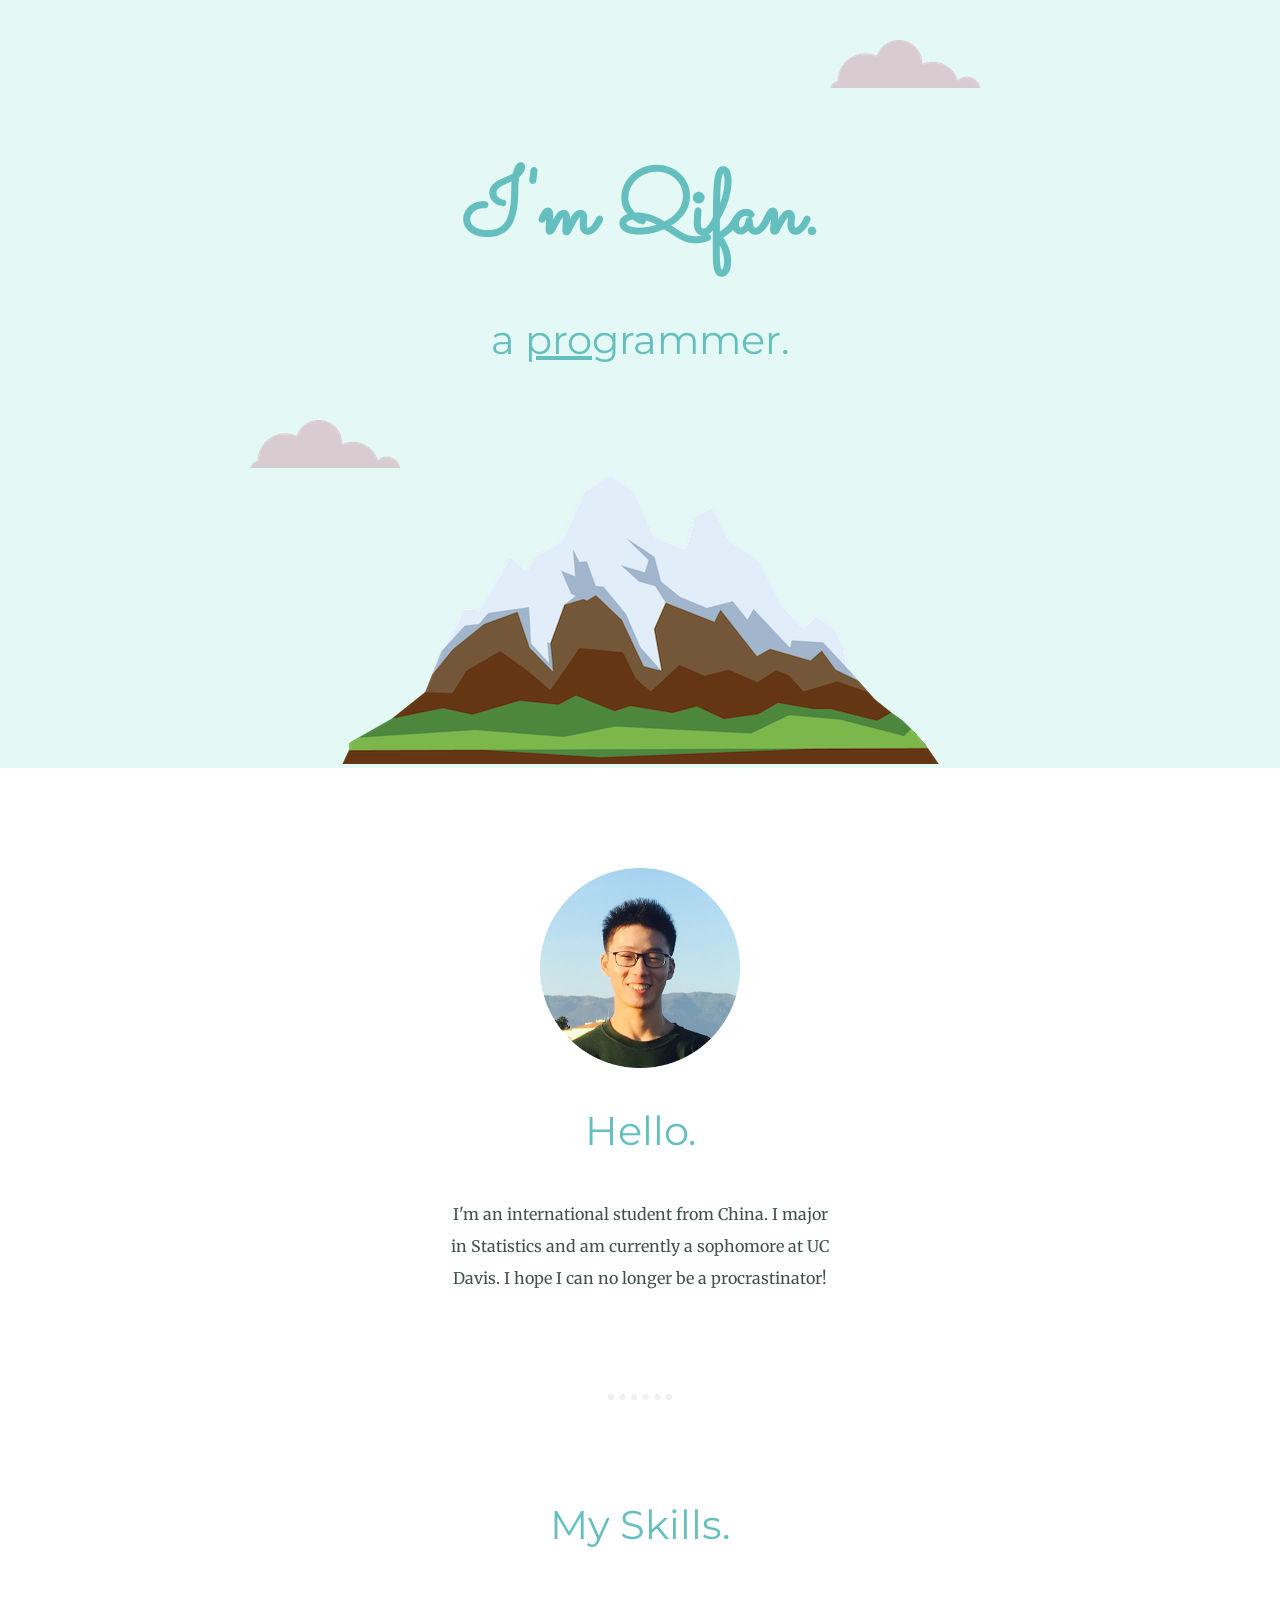
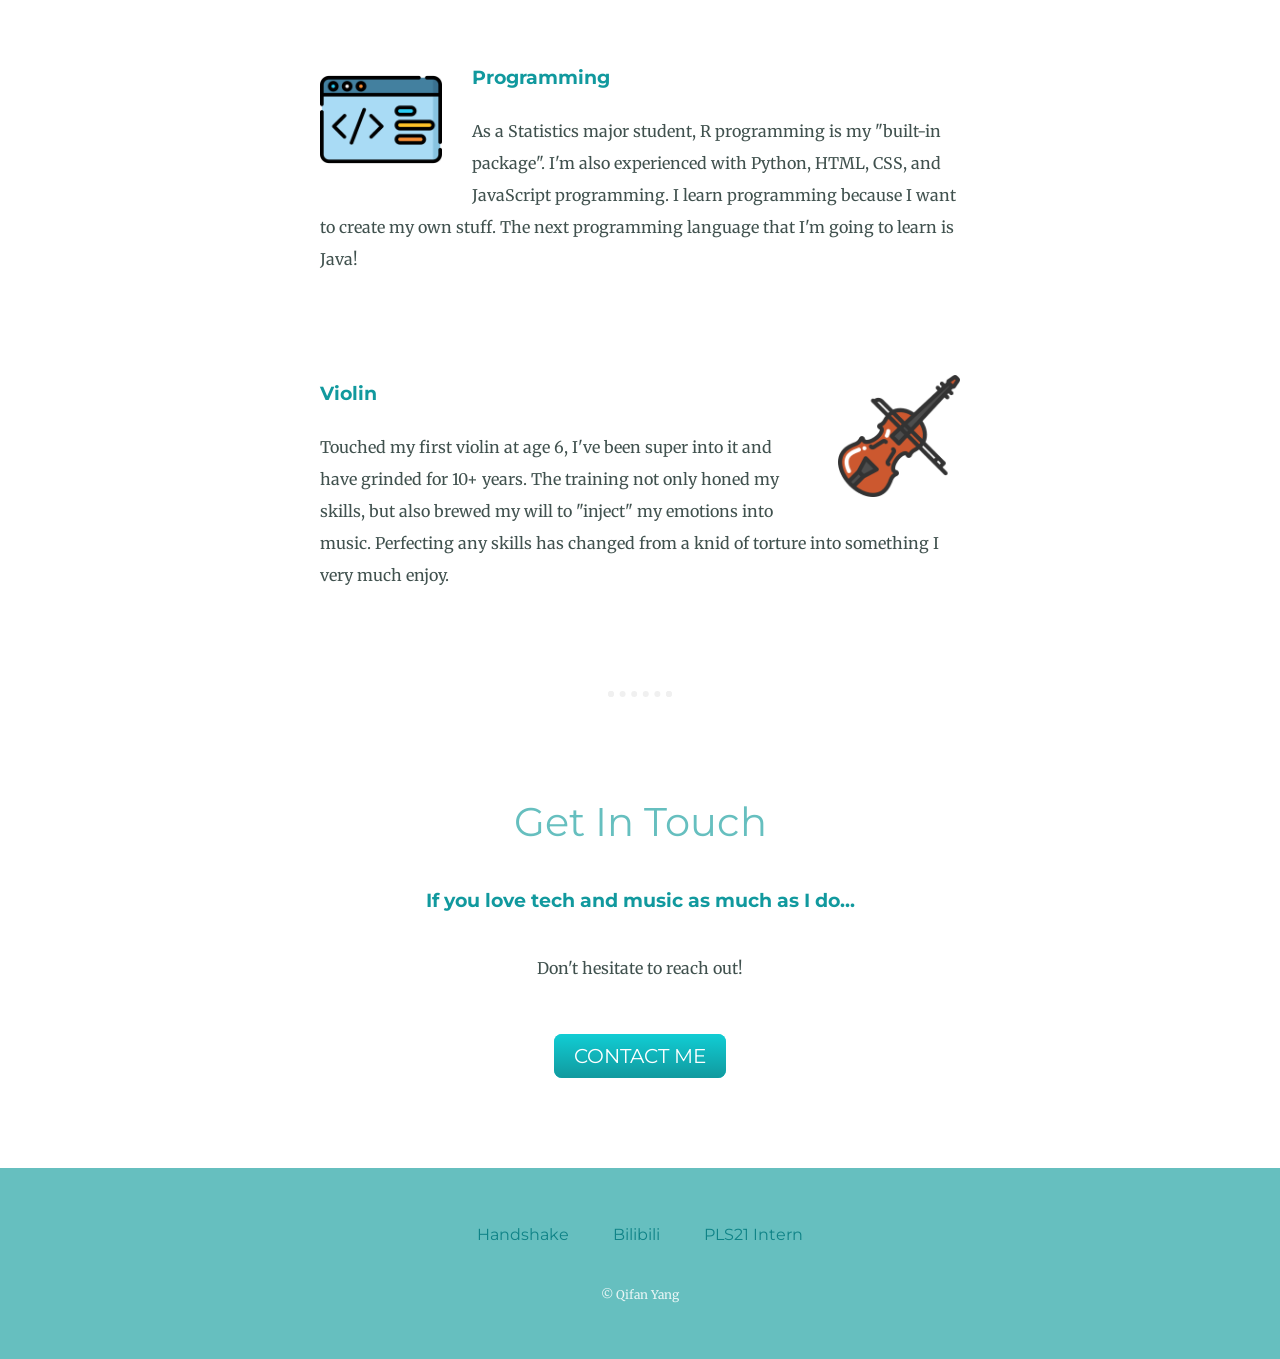
==== index.html @ 0f693b19 "Personal site with CSS inside." ====
<!DOCTYPE html>
<html lang="en" dir="ltr">
  <head>
    <meta charset="utf-8">
    <title>Qifan Yang</title>
    <link rel="stylesheet" href="css/styles.css" />
    <link rel="icon" href="favicon.ico" />
    <link rel="preconnect" href="https://fonts.googleapis.com">
<link rel="preconnect" href="https://fonts.gstatic.com" crossorigin>
<link href="https://fonts.googleapis.com/css2?family=Merriweather&family=
Montserrat&family=Sacramento&display=swap" rel="stylesheet">
  </head>

  <body>

    <div class="top-container">  <!-- top div -->
      <img class="top-cloud" src="images/cloud.png" alt="cloud-img"/>
      <h1>I'm Qifan.</h1>
      <h2>a <span class="pro">pro</span>grammer.</h2>
      <img class="bottom-cloud" src="images/cloud.png" alt="cloud-img"/>
      <img src="images/mountain.png" alt="mountain-img"/>
    </div>  <!-- top div -->

    <div class="middle-container">  <!-- middle big div -->

      <div class="profile">  <!-- profile div -->
        <img class="profile-pic" src="images/yang-modified.png"
        alt="yang-profile-pic">
        <h2>Hello.</h2>
        <p class="bio">I'm an international student from China.
          I major in Statistics and am currently a sophomore at UC Davis.
          I hope I can no longer be a procrastinator!</p>
      </div>  <!-- profile div -->

      <hr>

      <div class="skills">  <!-- skills main div -->

        <h2>My Skills.</h2>

        <div class="skill-row">  <!-- programming sub div -->
          <img class="code-pic" src="images/code.png" alt="coding-pic">
          <h3>Programming</h3>
          <p class="code-skill-description">As a Statistics major student, R
            programming is my "built-in package". I'm also experienced with
            Python, HTML, CSS, and JavaScript programming. I learn programming
            because I want to create my own stuff. The next programming language
            that I'm going to learn is Java! </p>
        </div>  <!-- programming sub div -->

        <div class="skill-row">  <!-- violin sub div -->
          <img class="violin-pic" src="images/violin.png" alt="violin-pic">
          <h3>Violin</h3>
          <p class="violin-skill-description">Touched my first violin at age 6,
            I've been super into it and have grinded for 10+ years. The training
            not only honed my skills, but also brewed my will to "inject" my
            emotions into music. Perfecting any skills has changed from a knid
            of torture into something I very much enjoy.</p>
        </div>  <!-- violin sub div -->

      </div>  <!-- skills main div -->

      <hr>

      <div class="contact-me">  <!-- contact-me div -->
        <h2>Get In Touch</h2>
        <h3>If you love tech and music as much as I do...</h3>
        <p class="contact-message">Don't hesitate to reach out!</p>
        <a class="btn" href="mailto:qfyang@ucdavis.edu">CONTACT ME</a>
      </div>  <!-- contact-me div -->
    </div>  <!-- middle big div -->


    <div class="bottom-container">  <!-- bottom div -->
      <a class="footer-link" href="https://ucdavis.joinhandshake.com/stu/users/
        28409013">Handshake</a>
      <a class="footer-link" href="
        https://space.bilibili.com/351512493">Bilibili</a>
      <a class="footer-link" href="
        https://pls021internship.weebly.com/our-team.html">PLS21 Intern</a>
      <p class="copyright">© Qifan Yang</p>
    </div>  <!-- bottom div -->

  </body>
</html>
---- css/styles.css ----
body {
  color: #40514E;
  margin: 0;
  text-align: center;
  font-family: 'Merriweather', serif;
}

h1 {
  margin: 50px auto 0 auto;
  font-family: 'Sacramento', cursive;
  font-size: 5.625rem;
  color: #66BFBF;
}

h2 {
  font-family: 'Montserrat', sans-serif;
  font-size: 2.5rem;
  font-weight: normal;
  color: #66BFBF;
  padding-bottom: 10px;
}

h3 {
  font-family: 'Montserrat', sans-serif;
  color: #11999E;
}

hr {
  border: dotted #F0F0F0 6px;
  border-bottom: none;
  width: 4%;
  margin: 100px auto;
}

a {
  color: #0F8387;
  font-family: 'Montserrat', sans-serif;
  margin: 10px 20px;
  text-decoration: none;
}

a:hover {
  color: #EAF6F6;
}

p {
  line-height: 2;
}

.bio {
  width: 30%;
  margin: auto;
}

.pro {
  text-decoration: underline;
}

.top-container {
  background-color: #E4F9F5;
  padding-top: 100px;
  position: relative;
}

.middle-container {
  margin: 100px 0;
}

.bottom-container {
  background-color: #66BFBF;
  line-height: 2;
  padding-top: 50px;
  padding-bottom: 20px;
}

.top-cloud {
  position: absolute;
  right: 300px;
  top: 40px;
}

.bottom-cloud {
  position: absolute;
  left: 250px;
  bottom: 300px;
}

.profile-pic {
  height: 200px;
}

.skill-row {
  width: 50%;
  margin: 100px auto 100px auto;
  text-align: left;
  line-height: 2;
}

.code-pic {
  width: 19%;
  float: left;
  margin-right: 30px;
}

.violin-pic {
  width: 19%;
  float: right;
  margin-left: 30px;
}

.btn {
  background: #11cdd4;
  background-image: -webkit-linear-gradient(top, #11cdd4, #11999e);
  background-image: -moz-linear-gradient(top, #11cdd4, #11999e);
  background-image: -ms-linear-gradient(top, #11cdd4, #11999e);
  background-image: -o-linear-gradient(top, #11cdd4, #11999e);
  background-image: linear-gradient(to bottom, #11cdd4, #11999e);
  -webkit-border-radius: 8;
  -moz-border-radius: 8;
  border-radius: 8px;
  font-family: 'Montserrat', sans-serif;
  color: #ffffff;
  font-size: 20px;
  padding: 10px 20px 10px 20px;
  text-decoration: none;
}

.btn:hover {
  background: #30e3cb;
  background-image: -webkit-linear-gradient(top, #30e3cb, #2bc4ad);
  background-image: -moz-linear-gradient(top, #30e3cb, #2bc4ad);
  background-image: -ms-linear-gradient(top, #30e3cb, #2bc4ad);
  background-image: -o-linear-gradient(top, #30e3cb, #2bc4ad);
  background-image: linear-gradient(to bottom, #30e3cb, #2bc4ad);
  text-decoration: none;
}

.copyright {
  color: #EAF6F6;
  font-size: 0.75rem;
  padding: 20px 0;
}

.contact-message {
  width: 40%;
  margin: 40px auto 60px;
}
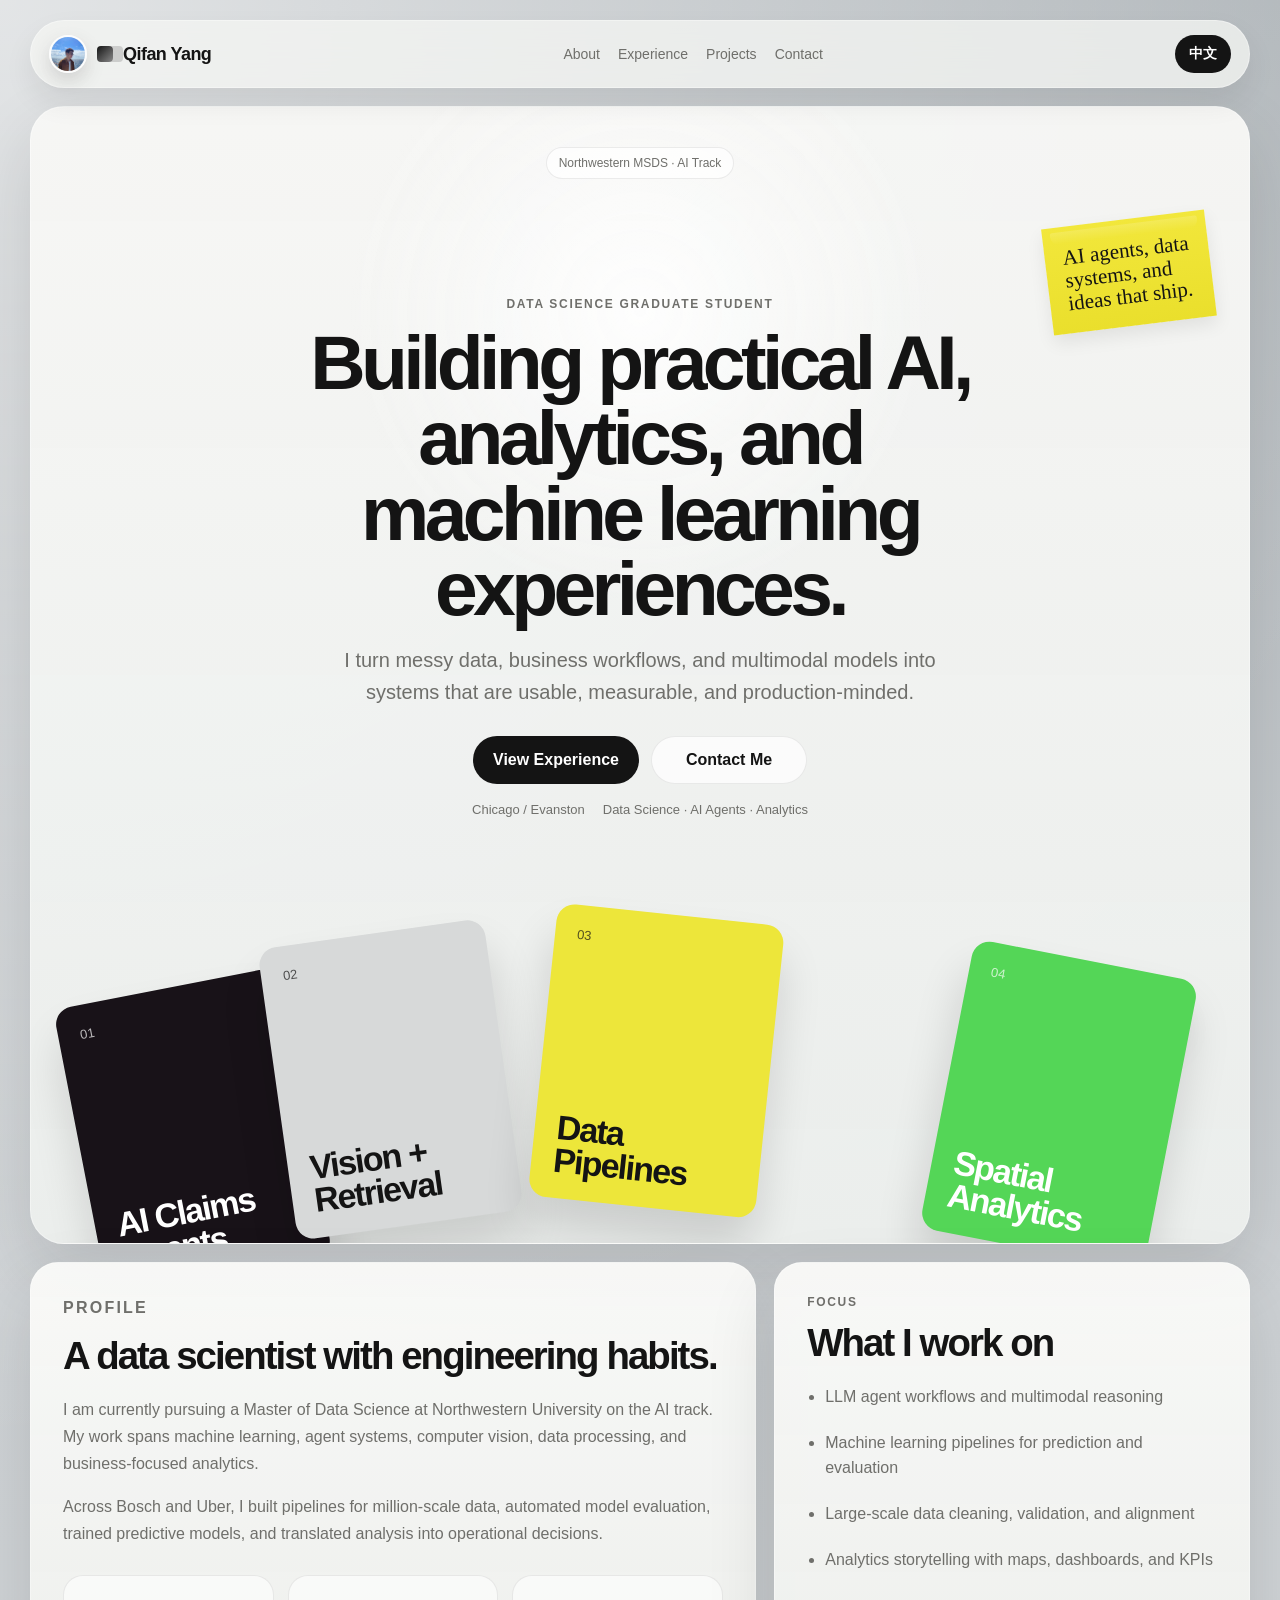
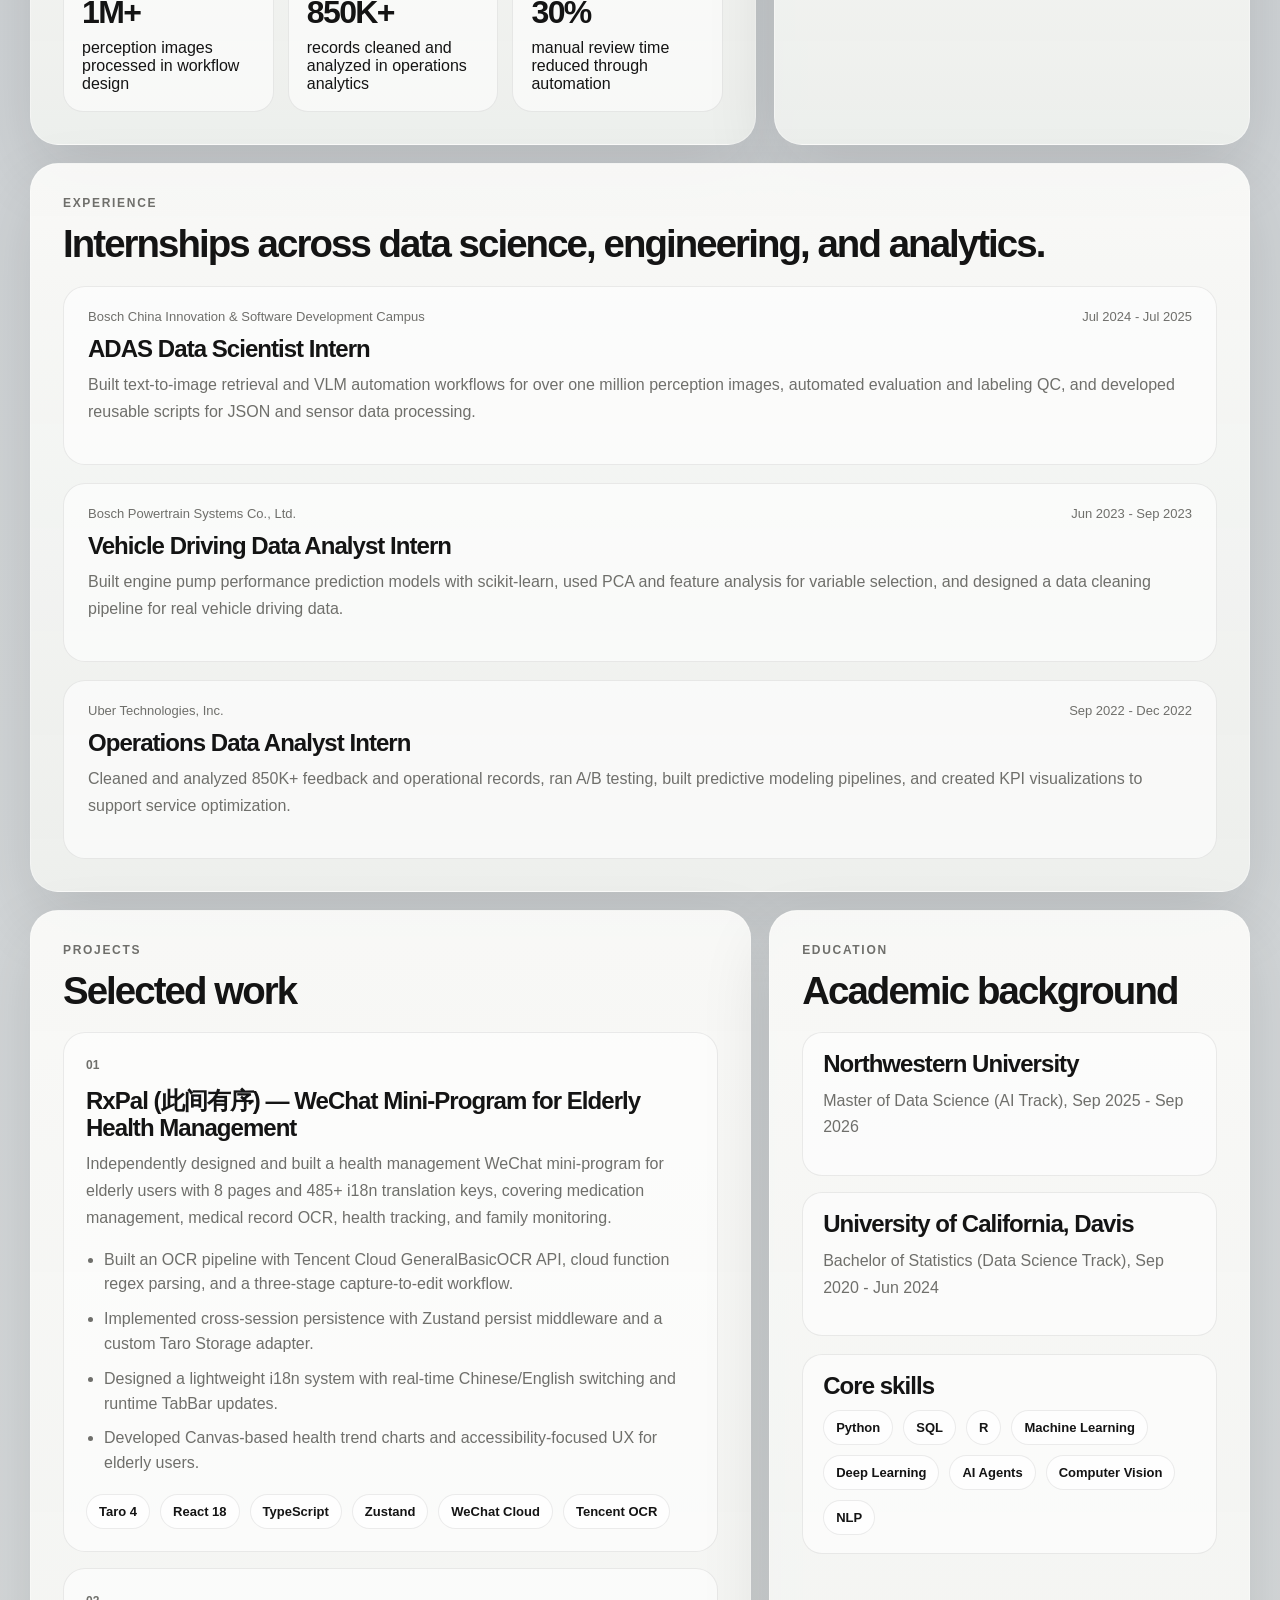
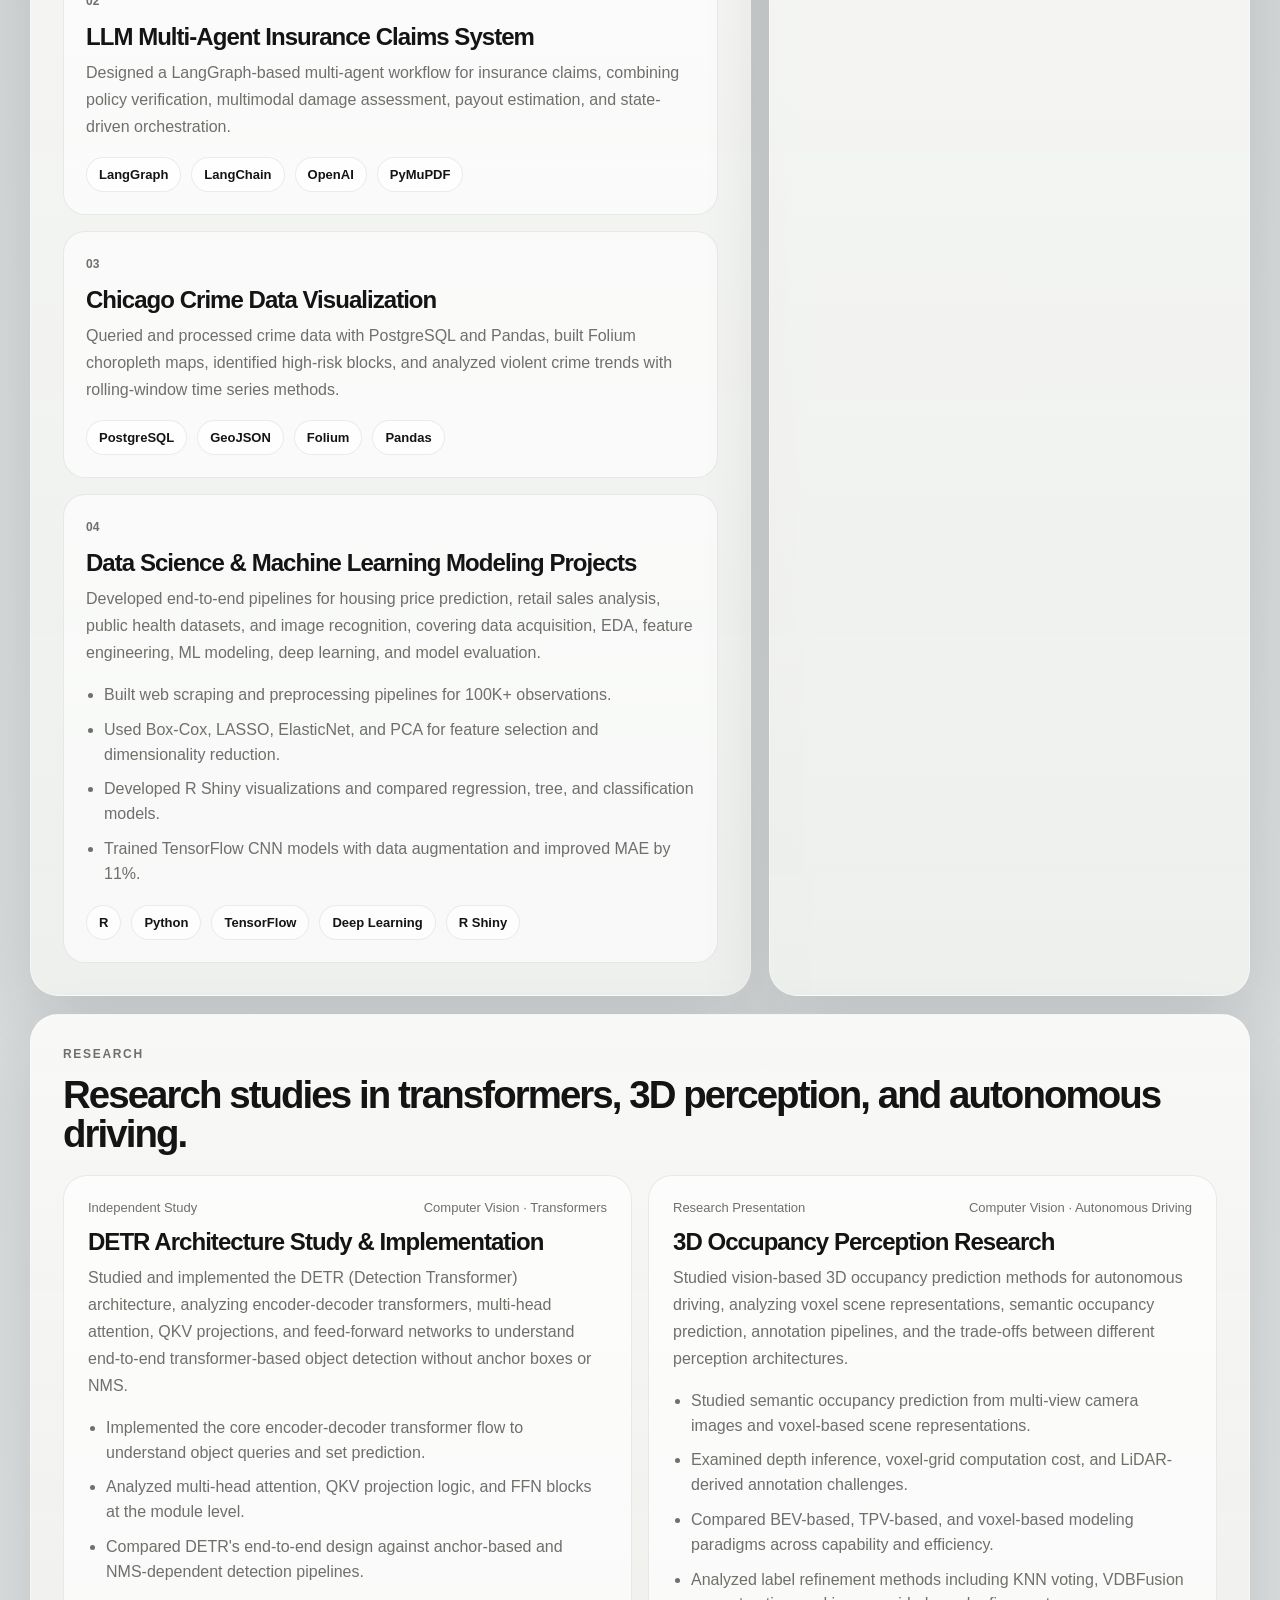
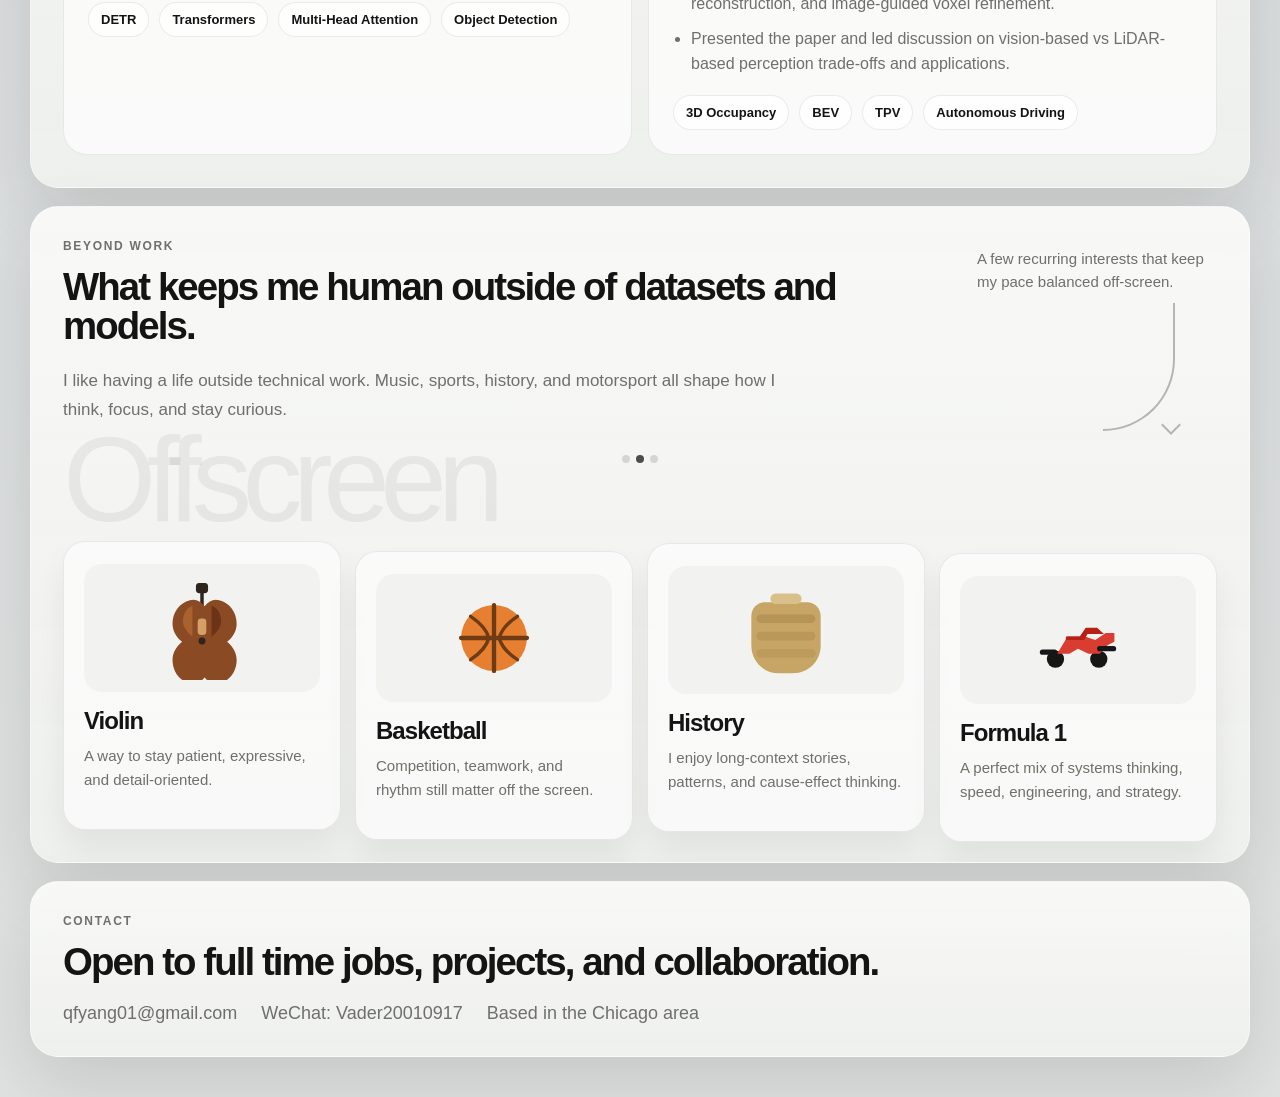
==== commit e6e3d551: "design: organize personal site repository" ====
--- a/index.html
+++ b/index.html
@@ -1,85 +1,429 @@
 <!DOCTYPE html>
-<html lang="en" dir="ltr">
+<html lang="en">
   <head>
-    <meta charset="utf-8">
-    <title>Qifan Yang</title>
-    <link rel="stylesheet" href="css/styles.css" />
-    <link rel="icon" href="favicon.ico" />
-    <link rel="preconnect" href="https://fonts.googleapis.com">
-<link rel="preconnect" href="https://fonts.gstatic.com" crossorigin>
-<link href="https://fonts.googleapis.com/css2?family=Merriweather&family=
-Montserrat&family=Sacramento&display=swap" rel="stylesheet">
+    <meta charset="UTF-8" />
+    <meta name="viewport" content="width=device-width, initial-scale=1.0" />
+    <title>Qifan Yang | Data Science & AI</title>
+    <meta
+      name="description"
+      content="Personal website for Qifan Yang, focused on data science, AI agents, machine learning, and analytics."
+    />
+    <link rel="icon" href="./assets/icons/favicon.svg?v=20260313" type="image/svg+xml" />
+    <link rel="stylesheet" href="./styles.css?v=20260313" />
   </head>
-
   <body>
-
-    <div class="top-container">  <!-- top div -->
-      <img class="top-cloud" src="images/cloud.png" alt="cloud-img"/>
-      <h1>I'm Qifan.</h1>
-      <h2>a <span class="pro">pro</span>grammer.</h2>
-      <img class="bottom-cloud" src="images/cloud.png" alt="cloud-img"/>
-      <img src="images/mountain.png" alt="mountain-img"/>
-    </div>  <!-- top div -->
-
-    <div class="middle-container">  <!-- middle big div -->
-
-      <div class="profile">  <!-- profile div -->
-        <img class="profile-pic" src="images/yang-modified.png"
-        alt="yang-profile-pic">
-        <h2>Hello.</h2>
-        <p class="bio">I'm an international student from China.
-          I major in Statistics and am currently a sophomore at UC Davis.
-          I hope I can no longer be a procrastinator!</p>
-      </div>  <!-- profile div -->
-
-      <hr>
-
-      <div class="skills">  <!-- skills main div -->
-
-        <h2>My Skills.</h2>
-
-        <div class="skill-row">  <!-- programming sub div -->
-          <img class="code-pic" src="images/code.png" alt="coding-pic">
-          <h3>Programming</h3>
-          <p class="code-skill-description">As a Statistics major student, R
-            programming is my "built-in package". I'm also experienced with
-            Python, HTML, CSS, and JavaScript programming. I learn programming
-            because I want to create my own stuff. The next programming language
-            that I'm going to learn is Java! </p>
-        </div>  <!-- programming sub div -->
-
-        <div class="skill-row">  <!-- violin sub div -->
-          <img class="violin-pic" src="images/violin.png" alt="violin-pic">
-          <h3>Violin</h3>
-          <p class="violin-skill-description">Touched my first violin at age 6,
-            I've been super into it and have grinded for 10+ years. The training
-            not only honed my skills, but also brewed my will to "inject" my
-            emotions into music. Perfecting any skills has changed from a knid
-            of torture into something I very much enjoy.</p>
-        </div>  <!-- violin sub div -->
-
-      </div>  <!-- skills main div -->
-
-      <hr>
-
-      <div class="contact-me">  <!-- contact-me div -->
-        <h2>Get In Touch</h2>
-        <h3>If you love tech and music as much as I do...</h3>
-        <p class="contact-message">Don't hesitate to reach out!</p>
-        <a class="btn" href="mailto:qfyang@ucdavis.edu">CONTACT ME</a>
-      </div>  <!-- contact-me div -->
-    </div>  <!-- middle big div -->
-
-
-    <div class="bottom-container">  <!-- bottom div -->
-      <a class="footer-link" href="https://ucdavis.joinhandshake.com/stu/users/
-        28409013">Handshake</a>
-      <a class="footer-link" href="
-        https://space.bilibili.com/351512493">Bilibili</a>
-      <a class="footer-link" href="
-        https://pls021internship.weebly.com/our-team.html">PLS21 Intern</a>
-      <p class="copyright">© Qifan Yang</p>
-    </div>  <!-- bottom div -->
-
+    <div class="page-shell">
+      <header class="site-header">
+        <a class="brand" href="#top">
+          <img
+            class="brand-avatar"
+            src="./assets/images/IMG_0901.jpg?v=20260313"
+            alt="Portrait of Qifan Yang"
+          />
+          <span class="brand-mark"></span>
+          <span data-i18n="brandName">Qifan Yang</span>
+        </a>
+        <nav class="site-nav">
+          <a href="#about" data-i18n="navAbout">About</a>
+          <a href="#experience" data-i18n="navExperience">Experience</a>
+          <a href="#projects" data-i18n="navProjects">Projects</a>
+          <a href="#contact" data-i18n="navContact">Contact</a>
+        </nav>
+        <button class="lang-toggle" type="button" aria-label="Switch language">
+          中文
+        </button>
+      </header>
+
+      <main id="top">
+        <section class="hero-panel">
+          <div class="hero-badge" data-i18n="heroBadge">Northwestern MSDS · AI Track</div>
+          <div class="floating floating-note">
+            <span data-i18n="floatingNote">AI agents, data systems, and ideas that ship.</span>
+          </div>
+          <div class="floating floating-clip"></div>
+          <div class="floating floating-chip" data-i18n="floatingChip">Python · SQL · ML</div>
+
+          <div class="hero-copy">
+            <p class="eyebrow" data-i18n="eyebrow">Data science graduate student</p>
+            <h1 data-i18n="heroTitle">
+              Building practical AI, analytics, and machine learning experiences.
+            </h1>
+            <p class="hero-subtitle" data-i18n="heroSubtitle">
+              I turn messy data, business workflows, and multimodal models into systems that
+              are usable, measurable, and production-minded.
+            </p>
+            <div class="hero-actions">
+              <a class="button button-primary" href="#experience" data-i18n="primaryCta">
+                View Experience
+              </a>
+              <a class="button button-secondary" href="#contact" data-i18n="secondaryCta">
+                Contact Me
+              </a>
+            </div>
+            <div class="hero-meta">
+              <span data-i18n="heroMetaLocation">Chicago / Evanston</span>
+              <span data-i18n="heroMetaFocus">Data Science · AI Agents · Analytics</span>
+            </div>
+          </div>
+
+          <div class="hero-stack" aria-hidden="true">
+            <article class="stack-card stack-card-dark">
+              <span>01</span>
+              <strong data-i18n="stackCard1">AI Claims Agents</strong>
+            </article>
+            <article class="stack-card stack-card-light">
+              <span>02</span>
+              <strong data-i18n="stackCard2">Vision + Retrieval</strong>
+            </article>
+            <article class="stack-card stack-card-accent">
+              <span>03</span>
+              <strong data-i18n="stackCard3">Data Pipelines</strong>
+            </article>
+            <article class="stack-card stack-card-green">
+              <span>04</span>
+              <strong data-i18n="stackCard4">Spatial Analytics</strong>
+            </article>
+          </div>
+        </section>
+
+        <section class="content-grid">
+          <article class="panel intro-panel" id="about">
+            <div class="panel-head">
+              <p class="section-tag" data-i18n="aboutTag">Profile</p>
+              <h2 data-i18n="aboutTitle">A data scientist with engineering habits.</h2>
+            </div>
+            <p data-i18n="aboutBody1">
+              I am currently pursuing a Master of Data Science at Northwestern University on
+              the AI track. My work spans machine learning, agent systems, computer vision,
+              data processing, and business-focused analytics.
+            </p>
+            <p data-i18n="aboutBody2">
+              Across Bosch and Uber, I built pipelines for million-scale data, automated model
+              evaluation, trained predictive models, and translated analysis into operational
+              decisions.
+            </p>
+            <div class="stat-row">
+              <div>
+                <strong>1M+</strong>
+                <span data-i18n="stat1">perception images processed in workflow design</span>
+              </div>
+              <div>
+                <strong>850K+</strong>
+                <span data-i18n="stat2">records cleaned and analyzed in operations analytics</span>
+              </div>
+              <div>
+                <strong>30%</strong>
+                <span data-i18n="stat3">manual review time reduced through automation</span>
+              </div>
+            </div>
+          </article>
+
+          <article class="panel details-panel">
+            <div class="panel-head">
+              <p class="section-tag" data-i18n="focusTag">Focus</p>
+              <h2 data-i18n="focusTitle">What I work on</h2>
+            </div>
+            <ul class="focus-list">
+              <li data-i18n="focus1">LLM agent workflows and multimodal reasoning</li>
+              <li data-i18n="focus2">Machine learning pipelines for prediction and evaluation</li>
+              <li data-i18n="focus3">Large-scale data cleaning, validation, and alignment</li>
+              <li data-i18n="focus4">Analytics storytelling with maps, dashboards, and KPIs</li>
+            </ul>
+          </article>
+        </section>
+
+        <section class="panel timeline-panel" id="experience">
+          <div class="panel-head">
+            <p class="section-tag" data-i18n="experienceTag">Experience</p>
+            <h2 data-i18n="experienceTitle">Internships across data science, engineering, and analytics.</h2>
+          </div>
+          <div class="timeline">
+            <article class="timeline-item">
+              <div class="timeline-meta">
+                <span data-i18n="exp1Company">Bosch China Innovation & Software Development Campus</span>
+                <span data-i18n="exp1Date">Jul 2024 - Jul 2025</span>
+              </div>
+              <h3 data-i18n="exp1Title">ADAS Data Scientist Intern</h3>
+              <p data-i18n="exp1Body">
+                Built text-to-image retrieval and VLM automation workflows for over one million
+                perception images, automated evaluation and labeling QC, and developed reusable
+                scripts for JSON and sensor data processing.
+              </p>
+            </article>
+            <article class="timeline-item">
+              <div class="timeline-meta">
+                <span data-i18n="exp2Company">Bosch Powertrain Systems Co., Ltd.</span>
+                <span data-i18n="exp2Date">Jun 2023 - Sep 2023</span>
+              </div>
+              <h3 data-i18n="exp2Title">Vehicle Driving Data Analyst Intern</h3>
+              <p data-i18n="exp2Body">
+                Built engine pump performance prediction models with scikit-learn, used PCA and
+                feature analysis for variable selection, and designed a data cleaning pipeline
+                for real vehicle driving data.
+              </p>
+            </article>
+            <article class="timeline-item">
+              <div class="timeline-meta">
+                <span data-i18n="exp3Company">Uber Technologies, Inc.</span>
+                <span data-i18n="exp3Date">Sep 2022 - Dec 2022</span>
+              </div>
+              <h3 data-i18n="exp3Title">Operations Data Analyst Intern</h3>
+              <p data-i18n="exp3Body">
+                Cleaned and analyzed 850K+ feedback and operational records, ran A/B testing,
+                built predictive modeling pipelines, and created KPI visualizations to support
+                service optimization.
+              </p>
+            </article>
+          </div>
+        </section>
+
+        <section class="project-layout" id="projects">
+          <article class="panel project-panel">
+            <div class="panel-head">
+              <p class="section-tag" data-i18n="projectsTag">Projects</p>
+              <h2 data-i18n="projectsTitle">Selected work</h2>
+            </div>
+            <div class="project-cards">
+              <article class="project-card">
+                <span class="project-index">01</span>
+                <h3 data-i18n="project4Title">RxPal (此间有序) — WeChat Mini-Program for Elderly Health Management</h3>
+                <p data-i18n="project4Body">
+                  Independently designed and built a health management WeChat mini-program for
+                  elderly users with 8 pages and 485+ i18n translation keys, covering medication
+                  management, medical record OCR, health tracking, and family monitoring.
+                </p>
+                <ul class="project-detail-list">
+                  <li data-i18n="project4Detail1">Built an OCR pipeline with Tencent Cloud GeneralBasicOCR API, cloud function regex parsing, and a three-stage capture-to-edit workflow.</li>
+                  <li data-i18n="project4Detail2">Implemented cross-session persistence with Zustand persist middleware and a custom Taro Storage adapter.</li>
+                  <li data-i18n="project4Detail3">Designed a lightweight i18n system with real-time Chinese/English switching and runtime TabBar updates.</li>
+                  <li data-i18n="project4Detail4">Developed Canvas-based health trend charts and accessibility-focused UX for elderly users.</li>
+                </ul>
+                <div class="chip-row">
+                  <span>Taro 4</span>
+                  <span>React 18</span>
+                  <span>TypeScript</span>
+                  <span>Zustand</span>
+                  <span>WeChat Cloud</span>
+                  <span>Tencent OCR</span>
+                </div>
+              </article>
+              <article class="project-card">
+                <span class="project-index">02</span>
+                <h3 data-i18n="project1Title">LLM Multi-Agent Insurance Claims System</h3>
+                <p data-i18n="project1Body">
+                  Designed a LangGraph-based multi-agent workflow for insurance claims, combining
+                  policy verification, multimodal damage assessment, payout estimation, and
+                  state-driven orchestration.
+                </p>
+                <div class="chip-row">
+                  <span>LangGraph</span>
+                  <span>LangChain</span>
+                  <span>OpenAI</span>
+                  <span>PyMuPDF</span>
+                </div>
+              </article>
+              <article class="project-card">
+                <span class="project-index">03</span>
+                <h3 data-i18n="project2Title">Chicago Crime Data Visualization</h3>
+                <p data-i18n="project2Body">
+                  Queried and processed crime data with PostgreSQL and Pandas, built Folium
+                  choropleth maps, identified high-risk blocks, and analyzed violent crime trends
+                  with rolling-window time series methods.
+                </p>
+                <div class="chip-row">
+                  <span>PostgreSQL</span>
+                  <span>GeoJSON</span>
+                  <span>Folium</span>
+                  <span>Pandas</span>
+                </div>
+              </article>
+              <article class="project-card">
+                <span class="project-index">04</span>
+                <h3 data-i18n="project3Title">
+                  Data Science & Machine Learning Modeling Projects
+                </h3>
+                <p data-i18n="project3Body">
+                  Developed end-to-end pipelines for housing price prediction, retail sales
+                  analysis, public health datasets, and image recognition, covering data
+                  acquisition, EDA, feature engineering, ML modeling, deep learning, and model
+                  evaluation.
+                </p>
+                <ul class="project-detail-list">
+                  <li data-i18n="project3Detail1">Built web scraping and preprocessing pipelines for 100K+ observations.</li>
+                  <li data-i18n="project3Detail2">Used Box-Cox, LASSO, ElasticNet, and PCA for feature selection and dimensionality reduction.</li>
+                  <li data-i18n="project3Detail3">Developed R Shiny visualizations and compared regression, tree, and classification models.</li>
+                  <li data-i18n="project3Detail4">Trained TensorFlow CNN models with data augmentation and improved MAE by 11%.</li>
+                </ul>
+                <div class="chip-row">
+                  <span>R</span>
+                  <span>Python</span>
+                  <span>TensorFlow</span>
+                  <span data-i18n="project3Chip4">Deep Learning</span>
+                  <span data-i18n="project3Chip5">R Shiny</span>
+                </div>
+              </article>
+            </div>
+          </article>
+
+          <article class="panel education-panel">
+            <div class="panel-head">
+              <p class="section-tag" data-i18n="educationTag">Education</p>
+              <h2 data-i18n="educationTitle">Academic background</h2>
+            </div>
+            <div class="education-list">
+              <article>
+                <h3 data-i18n="edu1Title">Northwestern University</h3>
+                <p data-i18n="edu1Body">Master of Data Science (AI Track), Sep 2025 - Sep 2026</p>
+              </article>
+              <article>
+                <h3 data-i18n="edu2Title">University of California, Davis</h3>
+                <p data-i18n="edu2Body">Bachelor of Statistics (Data Science Track), Sep 2020 - Jun 2024</p>
+              </article>
+            </div>
+
+            <div class="skills-block">
+              <h3 data-i18n="skillsTitle">Core skills</h3>
+              <div class="chip-row">
+                <span>Python</span>
+                <span>SQL</span>
+                <span>R</span>
+                <span data-i18n="skillsChip4">Machine Learning</span>
+                <span data-i18n="skillsChip5">Deep Learning</span>
+                <span data-i18n="skillsChip6">AI Agents</span>
+                <span data-i18n="skillsChip7">Computer Vision</span>
+                <span data-i18n="skillsChip8">NLP</span>
+              </div>
+            </div>
+          </article>
+        </section>
+
+        <section class="panel research-panel">
+          <div class="panel-head">
+            <p class="section-tag" data-i18n="researchTag">Research</p>
+            <h2 data-i18n="researchTitle">Research studies in transformers, 3D perception, and autonomous driving.</h2>
+          </div>
+          <div class="research-grid">
+            <article class="research-card">
+              <div class="research-meta">
+                <span data-i18n="research1Kicker">Independent Study</span>
+                <span data-i18n="research1Meta">Computer Vision · Transformers</span>
+              </div>
+              <h3 data-i18n="research1Title">DETR Architecture Study & Implementation</h3>
+              <p data-i18n="research1Body">
+                Studied and implemented the DETR (Detection Transformer) architecture, analyzing
+                encoder-decoder transformers, multi-head attention, QKV projections, and
+                feed-forward networks to understand end-to-end transformer-based object detection
+                without anchor boxes or NMS.
+              </p>
+              <ul class="project-detail-list">
+                <li data-i18n="research1Detail1">Implemented the core encoder-decoder transformer flow to understand object queries and set prediction.</li>
+                <li data-i18n="research1Detail2">Analyzed multi-head attention, QKV projection logic, and FFN blocks at the module level.</li>
+                <li data-i18n="research1Detail3">Compared DETR's end-to-end design against anchor-based and NMS-dependent detection pipelines.</li>
+              </ul>
+              <div class="chip-row">
+                <span>DETR</span>
+                <span data-i18n="research1Chip2">Transformers</span>
+                <span data-i18n="research1Chip3">Multi-Head Attention</span>
+                <span data-i18n="research1Chip4">Object Detection</span>
+              </div>
+            </article>
+            <article class="research-card">
+              <div class="research-meta">
+                <span data-i18n="research2Kicker">Research Presentation</span>
+                <span data-i18n="research2Meta">Computer Vision · Autonomous Driving</span>
+              </div>
+              <h3 data-i18n="research2Title">3D Occupancy Perception Research</h3>
+              <p data-i18n="research2Body">
+                Studied vision-based 3D occupancy prediction methods for autonomous driving,
+                analyzing voxel scene representations, semantic occupancy prediction, annotation
+                pipelines, and the trade-offs between different perception architectures.
+              </p>
+              <ul class="project-detail-list">
+                <li data-i18n="research2Detail1">Studied semantic occupancy prediction from multi-view camera images and voxel-based scene representations.</li>
+                <li data-i18n="research2Detail2">Examined depth inference, voxel-grid computation cost, and LiDAR-derived annotation challenges.</li>
+                <li data-i18n="research2Detail3">Compared BEV-based, TPV-based, and voxel-based modeling paradigms across capability and efficiency.</li>
+                <li data-i18n="research2Detail4">Analyzed label refinement methods including KNN voting, VDBFusion reconstruction, and image-guided voxel refinement.</li>
+                <li data-i18n="research2Detail5">Presented the paper and led discussion on vision-based vs LiDAR-based perception trade-offs and applications.</li>
+              </ul>
+              <div class="chip-row">
+                <span data-i18n="research2Chip1">3D Occupancy</span>
+                <span>BEV</span>
+                <span>TPV</span>
+                <span data-i18n="research2Chip4">Autonomous Driving</span>
+              </div>
+            </article>
+          </div>
+        </section>
+
+        <section class="panel interests-panel">
+          <div class="interests-head">
+            <div class="panel-head">
+              <p class="section-tag" data-i18n="interestsTag">Beyond Work</p>
+              <h2 data-i18n="interestsTitle">What keeps me human outside of datasets and models.</h2>
+            </div>
+            <p class="interests-aside" data-i18n="interestsAside">
+              A few recurring interests that keep my pace balanced off-screen.
+            </p>
+            <div class="interests-arrow" aria-hidden="true"></div>
+          </div>
+          <p class="interests-intro" data-i18n="interestsBody">
+            I like having a life outside technical work. Music, sports, history, and motorsport
+            all shape how I think, focus, and stay curious.
+          </p>
+          <div class="interest-showcase">
+            <div class="interest-word" data-i18n="interestsWord">Offscreen</div>
+            <div class="interest-dots" aria-hidden="true">
+              <span></span>
+              <span></span>
+              <span></span>
+            </div>
+          </div>
+          <div class="interest-grid">
+            <article class="interest-card">
+              <div class="interest-visual violin-visual">
+                <img class="interest-illustration" src="./assets/icons/icon-violin.svg?v=20260313" alt="" />
+              </div>
+              <h3 data-i18n="interest1Title">Violin</h3>
+              <p data-i18n="interest1Body">A way to stay patient, expressive, and detail-oriented.</p>
+            </article>
+            <article class="interest-card">
+              <div class="interest-visual basketball-visual">
+                <img class="interest-illustration" src="./assets/icons/icon-basketball.svg?v=20260313" alt="" />
+              </div>
+              <h3 data-i18n="interest2Title">Basketball</h3>
+              <p data-i18n="interest2Body">Competition, teamwork, and rhythm still matter off the screen.</p>
+            </article>
+            <article class="interest-card">
+              <div class="interest-visual history-visual">
+                <img class="interest-illustration" src="./assets/icons/icon-history.svg?v=20260313" alt="" />
+              </div>
+              <h3 data-i18n="interest3Title">History</h3>
+              <p data-i18n="interest3Body">I enjoy long-context stories, patterns, and cause-effect thinking.</p>
+            </article>
+            <article class="interest-card">
+              <div class="interest-visual f1-visual">
+                <img class="interest-illustration" src="./assets/icons/icon-f1.svg?v=20260313" alt="" />
+              </div>
+              <h3 data-i18n="interest4Title">Formula 1</h3>
+              <p data-i18n="interest4Body">A perfect mix of systems thinking, speed, engineering, and strategy.</p>
+            </article>
+          </div>
+        </section>
+
+        <section class="panel contact-panel" id="contact">
+          <div class="panel-head">
+            <p class="section-tag" data-i18n="contactTag">Contact</p>
+            <h2 data-i18n="contactTitle">Open to full time jobs, projects, and collaboration.</h2>
+          </div>
+          <div class="contact-row">
+            <a href="mailto:qfyang01@gmail.com">qfyang01@gmail.com</a>
+            <span data-i18n="contactWechat">WeChat: Vader20010917</span>
+            <span data-i18n="contactLocation">Based in the Chicago area</span>
+          </div>
+        </section>
+      </main>
+    </div>
+
+    <script src="./script.js?v=20260313"></script>
   </body>
 </html>
--- a/styles.css
+++ b/styles.css
@@ -0,0 +1,887 @@
+:root {
+  --bg: #cdd1d4;
+  --panel: #eef0ef;
+  --panel-2: #f8f7f3;
+  --text: #141414;
+  --muted: #6f6f6b;
+  --line: rgba(20, 20, 20, 0.08);
+  --shadow: 0 28px 70px rgba(19, 19, 19, 0.12);
+  --orange: #f47c28;
+  --yellow: #ede63a;
+  --green: #70d96b;
+  --pink: #ea5ca2;
+}
+
+* {
+  box-sizing: border-box;
+}
+
+html {
+  scroll-behavior: smooth;
+}
+
+body {
+  margin: 0;
+  min-height: 100vh;
+  font-family: "Avenir Next", "SF Pro Display", "Segoe UI", sans-serif;
+  color: var(--text);
+  background:
+    radial-gradient(circle at top left, rgba(255, 255, 255, 0.65), transparent 24%),
+    linear-gradient(180deg, #afb5b9 0%, var(--bg) 22%, #dfe2e1 100%);
+}
+
+a {
+  color: inherit;
+  text-decoration: none;
+}
+
+.page-shell {
+  width: min(1220px, calc(100vw - 28px));
+  margin: 20px auto;
+}
+
+.site-header {
+  position: sticky;
+  top: 16px;
+  z-index: 20;
+  display: flex;
+  align-items: center;
+  justify-content: space-between;
+  gap: 16px;
+  margin-bottom: 18px;
+  padding: 14px 18px;
+  border: 1px solid rgba(255, 255, 255, 0.35);
+  border-radius: 999px;
+  background: rgba(244, 245, 243, 0.78);
+  backdrop-filter: blur(18px);
+  box-shadow: 0 14px 30px rgba(0, 0, 0, 0.07);
+}
+
+.brand {
+  display: inline-flex;
+  align-items: center;
+  gap: 10px;
+  font-weight: 700;
+  font-size: 18px;
+  letter-spacing: -0.03em;
+}
+
+.brand-avatar {
+  width: 38px;
+  height: 38px;
+  flex: 0 0 auto;
+  object-fit: cover;
+  object-position: center 20%;
+  border-radius: 50%;
+  border: 2px solid rgba(255, 255, 255, 0.82);
+  box-shadow: 0 8px 20px rgba(0, 0, 0, 0.14);
+}
+
+.brand-mark {
+  width: 16px;
+  height: 16px;
+  border-radius: 4px;
+  background: linear-gradient(135deg, var(--text), #888);
+  box-shadow: 10px 0 0 rgba(20, 20, 20, 0.16);
+}
+
+html[lang="zh-CN"] .brand {
+  font-family: "PingFang SC", "Hiragino Sans GB", "Microsoft YaHei", "Noto Sans SC", sans-serif;
+  letter-spacing: 0;
+}
+
+.site-nav {
+  display: flex;
+  gap: 18px;
+  font-size: 14px;
+  color: var(--muted);
+}
+
+.lang-toggle {
+  border: 0;
+  border-radius: 999px;
+  padding: 10px 14px;
+  font: inherit;
+  font-size: 14px;
+  font-weight: 700;
+  color: #fff;
+  background: var(--text);
+  cursor: pointer;
+}
+
+.hero-panel,
+.panel {
+  position: relative;
+  overflow: hidden;
+  border: 1px solid rgba(255, 255, 255, 0.35);
+  background: linear-gradient(180deg, rgba(255, 255, 255, 0.38), rgba(255, 255, 255, 0.22));
+  box-shadow: var(--shadow);
+}
+
+.hero-panel {
+  min-height: 780px;
+  padding: 40px 56px 0;
+  border-radius: 34px;
+  background:
+    radial-gradient(circle at 50% 18%, rgba(255, 255, 255, 0.85), rgba(255, 255, 255, 0) 26%),
+    linear-gradient(180deg, rgba(247, 247, 245, 0.97), rgba(236, 239, 237, 0.95));
+}
+
+.hero-badge {
+  width: fit-content;
+  margin: 0 auto;
+  padding: 8px 12px;
+  border: 1px solid var(--line);
+  border-radius: 999px;
+  font-size: 12px;
+  color: var(--muted);
+  background: rgba(255, 255, 255, 0.72);
+}
+
+.hero-copy {
+  width: min(720px, 100%);
+  margin: 118px auto 0;
+  text-align: center;
+}
+
+.eyebrow,
+.section-tag {
+  margin: 0 0 14px;
+  font-size: 12px;
+  font-weight: 700;
+  letter-spacing: 0.14em;
+  text-transform: uppercase;
+  color: var(--muted);
+}
+
+h1,
+h2,
+h3,
+p {
+  margin-top: 0;
+}
+
+h1 {
+  margin-bottom: 18px;
+  font-size: clamp(44px, 6vw, 78px);
+  line-height: 0.98;
+  letter-spacing: -0.06em;
+}
+
+.hero-subtitle {
+  max-width: 640px;
+  margin: 0 auto 28px;
+  font-size: clamp(16px, 2vw, 20px);
+  line-height: 1.6;
+  color: var(--muted);
+}
+
+.hero-actions {
+  display: flex;
+  justify-content: center;
+  gap: 12px;
+  flex-wrap: wrap;
+  margin-bottom: 18px;
+}
+
+.button {
+  display: inline-flex;
+  align-items: center;
+  justify-content: center;
+  min-width: 156px;
+  padding: 14px 20px;
+  border-radius: 999px;
+  font-weight: 700;
+}
+
+.button-primary {
+  color: #fff;
+  background: var(--text);
+}
+
+.button-secondary {
+  border: 1px solid var(--line);
+  background: rgba(255, 255, 255, 0.72);
+}
+
+.hero-meta {
+  display: flex;
+  justify-content: center;
+  gap: 18px;
+  flex-wrap: wrap;
+  font-size: 13px;
+  color: var(--muted);
+}
+
+.floating {
+  position: absolute;
+  box-shadow: 0 18px 34px rgba(0, 0, 0, 0.1);
+}
+
+.floating-note {
+  top: 112px;
+  right: 38px;
+  z-index: 4;
+  width: 164px;
+  padding: 20px 18px 18px;
+  rotate: -7deg;
+  background: linear-gradient(180deg, #f2e73b 0%, #eadf2c 100%);
+  font-family: "Bradley Hand", "Comic Sans MS", cursive;
+  font-size: 21px;
+  line-height: 1.1;
+  box-shadow: 0 8px 18px rgba(0, 0, 0, 0.08);
+}
+
+.floating-note::before {
+  content: "";
+  position: absolute;
+  pointer-events: none;
+}
+
+.floating-note::before {
+  top: 5px;
+  left: 8px;
+  right: 8px;
+  height: 12px;
+  border-radius: 2px 2px 8px 8px;
+  background: linear-gradient(180deg, rgba(255, 255, 255, 0.22), rgba(255, 255, 255, 0));
+  opacity: 0.7;
+}
+
+html[lang="zh-CN"] .floating-note {
+  width: 172px;
+  top: 108px;
+  right: 34px;
+  padding: 18px 15px 15px;
+  rotate: -7deg;
+  font-family: "Kaiti SC", "STKaiti", "KaiTi", "Bradley Hand", cursive;
+  font-size: 18px;
+  font-weight: 700;
+  line-height: 1.18;
+  letter-spacing: 0;
+}
+
+.floating-clip {
+  left: 68px;
+  bottom: 164px;
+  width: 24px;
+  height: 70px;
+  border: 4px solid #9da4a9;
+  border-radius: 999px;
+  rotate: 26deg;
+  background: transparent;
+  box-shadow: none;
+}
+
+.floating-chip {
+  right: 72px;
+  bottom: 202px;
+  padding: 12px 16px;
+  rotate: -12deg;
+  border-radius: 16px;
+  background: #fff;
+  font-size: 13px;
+  font-weight: 700;
+}
+
+.hero-stack {
+  position: relative;
+  height: 340px;
+  margin-top: 86px;
+}
+
+.stack-card {
+  position: absolute;
+  bottom: -34px;
+  display: flex;
+  flex-direction: column;
+  justify-content: space-between;
+  width: 228px;
+  height: 294px;
+  padding: 22px;
+  border-radius: 18px;
+  box-shadow: 0 30px 45px rgba(0, 0, 0, 0.14);
+  transform-origin: bottom center;
+}
+
+.stack-card span {
+  font-size: 13px;
+  opacity: 0.7;
+}
+
+.stack-card strong {
+  font-size: 34px;
+  line-height: 0.95;
+  letter-spacing: -0.05em;
+}
+
+.stack-card-dark {
+  left: 20px;
+  rotate: -11deg;
+  color: #fff;
+  background: #181218;
+}
+
+.stack-card-light {
+  left: 210px;
+  bottom: 18px;
+  rotate: -8deg;
+  background: #d7d9d9;
+}
+
+.stack-card-accent {
+  left: 440px;
+  bottom: 36px;
+  rotate: 6deg;
+  background: var(--yellow);
+}
+
+.stack-card-green {
+  right: 48px;
+  bottom: -6px;
+  rotate: 11deg;
+  color: #fff;
+  background: #54d657;
+}
+
+.content-grid,
+.project-layout {
+  display: grid;
+  gap: 18px;
+  margin-top: 18px;
+}
+
+.content-grid {
+  grid-template-columns: 1.45fr 0.95fr;
+}
+
+.project-layout {
+  grid-template-columns: 1.2fr 0.8fr;
+}
+
+.panel {
+  padding: 32px;
+  border-radius: 28px;
+  background: linear-gradient(180deg, rgba(250, 250, 248, 0.95), rgba(239, 241, 238, 0.92));
+}
+
+.panel-head {
+  margin-bottom: 22px;
+}
+
+h2 {
+  font-size: clamp(28px, 3vw, 44px);
+  line-height: 1.02;
+  letter-spacing: -0.05em;
+  margin-bottom: 0;
+}
+
+.intro-panel p,
+.timeline-item p,
+.project-card p,
+.research-card p,
+.education-list p {
+  color: var(--muted);
+  line-height: 1.68;
+  font-size: 16px;
+}
+
+.stat-row {
+  display: grid;
+  grid-template-columns: repeat(3, 1fr);
+  gap: 14px;
+  margin-top: 28px;
+}
+
+.stat-row div {
+  padding: 18px;
+  border: 1px solid var(--line);
+  border-radius: 20px;
+  background: rgba(255, 255, 255, 0.58);
+}
+
+.stat-row strong {
+  display: block;
+  margin-bottom: 8px;
+  font-size: 32px;
+  letter-spacing: -0.05em;
+}
+
+.focus-list,
+.chip-row {
+  display: flex;
+  flex-wrap: wrap;
+  gap: 10px;
+}
+
+.focus-list {
+  padding-left: 18px;
+  margin: 0;
+  color: var(--muted);
+}
+
+.focus-list li {
+  margin-bottom: 10px;
+  line-height: 1.6;
+}
+
+.timeline-panel {
+  margin-top: 18px;
+}
+
+.timeline {
+  display: grid;
+  gap: 18px;
+}
+
+.timeline-item {
+  padding: 22px 24px;
+  border: 1px solid var(--line);
+  border-radius: 22px;
+  background: rgba(255, 255, 255, 0.6);
+}
+
+.timeline-meta {
+  display: flex;
+  justify-content: space-between;
+  gap: 16px;
+  margin-bottom: 12px;
+  font-size: 13px;
+  color: var(--muted);
+}
+
+.timeline-item h3,
+.project-card h3,
+.research-card h3,
+.education-list h3,
+.skills-block h3 {
+  margin-bottom: 10px;
+  font-size: 24px;
+  line-height: 1.1;
+  letter-spacing: -0.04em;
+}
+
+.project-cards {
+  display: grid;
+  gap: 16px;
+}
+
+.project-card {
+  padding: 22px;
+  border-radius: 22px;
+  background: rgba(255, 255, 255, 0.58);
+  border: 1px solid var(--line);
+}
+
+.project-detail-list {
+  margin: 16px 0 18px;
+  padding-left: 18px;
+  color: var(--muted);
+  line-height: 1.55;
+}
+
+.project-detail-list li + li {
+  margin-top: 10px;
+}
+
+.research-panel {
+  margin-top: 18px;
+}
+
+.research-grid {
+  display: grid;
+  grid-template-columns: 1fr 1fr;
+  gap: 16px;
+}
+
+.research-card {
+  padding: 24px;
+  border-radius: 24px;
+  border: 1px solid var(--line);
+  background: rgba(255, 255, 255, 0.64);
+}
+
+.research-meta {
+  display: flex;
+  justify-content: space-between;
+  gap: 16px;
+  margin-bottom: 14px;
+  font-size: 13px;
+  color: var(--muted);
+}
+
+.project-index {
+  display: inline-flex;
+  margin-bottom: 16px;
+  font-size: 12px;
+  font-weight: 700;
+  color: var(--muted);
+}
+
+.chip-row span {
+  padding: 9px 12px;
+  border: 1px solid var(--line);
+  border-radius: 999px;
+  background: rgba(255, 255, 255, 0.7);
+  font-size: 13px;
+  font-weight: 700;
+}
+
+.education-list {
+  display: grid;
+  gap: 16px;
+}
+
+.education-list article,
+.skills-block {
+  padding: 18px 20px;
+  border-radius: 20px;
+  border: 1px solid var(--line);
+  background: rgba(255, 255, 255, 0.55);
+}
+
+.skills-block {
+  margin-top: 18px;
+}
+
+.contact-panel {
+  margin: 18px 0 40px;
+}
+
+.interests-panel {
+  margin-top: 18px;
+}
+
+.interests-head {
+  position: relative;
+  display: grid;
+  grid-template-columns: 1fr auto;
+  gap: 16px 36px;
+  align-items: start;
+}
+
+.interests-aside {
+  max-width: 240px;
+  margin-top: 8px;
+  color: var(--muted);
+  font-size: 15px;
+  line-height: 1.55;
+}
+
+.interests-arrow {
+  position: absolute;
+  right: 42px;
+  top: 64px;
+  width: 72px;
+  height: 128px;
+  border-right: 2px solid rgba(20, 20, 20, 0.48);
+  border-bottom: 2px solid rgba(20, 20, 20, 0.48);
+  border-radius: 0 0 90px 0;
+  opacity: 0.6;
+}
+
+.interests-arrow::after {
+  content: "";
+  position: absolute;
+  right: -5px;
+  bottom: -3px;
+  width: 12px;
+  height: 12px;
+  border-right: 2px solid rgba(20, 20, 20, 0.48);
+  border-bottom: 2px solid rgba(20, 20, 20, 0.48);
+  rotate: 45deg;
+}
+
+.interests-intro {
+  max-width: 720px;
+  margin-bottom: 24px;
+  color: var(--muted);
+  font-size: 17px;
+  line-height: 1.7;
+}
+
+.interest-showcase {
+  position: relative;
+  min-height: 40px;
+}
+
+.interest-word {
+  position: absolute;
+  left: 0;
+  top: -24px;
+  font-size: clamp(58px, 10vw, 120px);
+  line-height: 0.9;
+  letter-spacing: -0.08em;
+  color: rgba(20, 20, 20, 0.06);
+  pointer-events: none;
+  user-select: none;
+}
+
+.interest-dots {
+  position: absolute;
+  left: 50%;
+  top: 6px;
+  display: flex;
+  gap: 6px;
+  transform: translateX(-50%);
+}
+
+.interest-dots span {
+  width: 8px;
+  height: 8px;
+  border-radius: 999px;
+  background: rgba(20, 20, 20, 0.14);
+}
+
+.interest-dots span:nth-child(2) {
+  background: rgba(20, 20, 20, 0.75);
+}
+
+.interest-grid {
+  display: grid;
+  grid-template-columns: repeat(4, 1fr);
+  gap: 14px;
+  position: relative;
+  z-index: 1;
+  padding-top: 52px;
+}
+
+.interest-card {
+  padding: 22px 20px;
+  border: 1px solid var(--line);
+  border-radius: 22px;
+  background: rgba(255, 255, 255, 0.58);
+  box-shadow: 0 18px 30px rgba(17, 17, 17, 0.06);
+}
+
+.interest-card:nth-child(2) {
+  transform: translateY(10px);
+}
+
+.interest-card:nth-child(3) {
+  transform: translateY(2px);
+}
+
+.interest-card:nth-child(4) {
+  transform: translateY(12px);
+}
+
+.interest-visual {
+  position: relative;
+  display: flex;
+  align-items: center;
+  justify-content: center;
+  height: 128px;
+  margin-bottom: 16px;
+  border-radius: 18px;
+  background: #f2f3f1;
+}
+
+.interest-illustration {
+  width: 104px;
+  height: 104px;
+  object-fit: contain;
+}
+
+.interest-card h3 {
+  margin-bottom: 10px;
+  font-size: 24px;
+  line-height: 1.1;
+  letter-spacing: -0.04em;
+}
+
+.interest-card p {
+  color: var(--muted);
+  line-height: 1.6;
+  font-size: 15px;
+}
+
+.contact-row {
+  display: flex;
+  flex-wrap: wrap;
+  gap: 14px 24px;
+  color: var(--muted);
+  font-size: 18px;
+}
+
+@media (max-width: 980px) {
+  .content-grid,
+  .project-layout {
+    grid-template-columns: 1fr;
+  }
+
+  .research-grid {
+    grid-template-columns: 1fr;
+  }
+
+  .hero-panel {
+    min-height: auto;
+    padding: 30px 24px 24px;
+  }
+
+  .hero-copy {
+    margin-top: 82px;
+    width: min(660px, 100%);
+  }
+
+  .hero-stack {
+    height: 480px;
+    margin-top: 40px;
+  }
+
+  .stack-card-dark {
+    left: 0;
+  }
+
+  .stack-card-light {
+    left: 120px;
+  }
+
+  .stack-card-accent {
+    left: 240px;
+  }
+
+  .stack-card-green {
+    right: 0;
+  }
+
+}
+
+@media (max-width: 760px) {
+  .page-shell {
+    width: min(100vw - 16px, 100%);
+    margin: 8px auto;
+  }
+
+  .site-header {
+    flex-wrap: wrap;
+    justify-content: center;
+    border-radius: 28px;
+    padding: 14px;
+  }
+
+  .site-nav {
+    order: 3;
+    width: 100%;
+    justify-content: center;
+    flex-wrap: wrap;
+  }
+
+  .brand-avatar {
+    width: 34px;
+    height: 34px;
+  }
+
+  h1 {
+    font-size: 48px;
+  }
+
+  h2 {
+    font-size: clamp(28px, 8vw, 36px);
+  }
+
+  .floating-note,
+  .floating-clip,
+  .floating-chip {
+    display: none;
+  }
+
+  .hero-stack {
+    display: grid;
+    height: auto;
+    gap: 12px;
+  }
+
+  .stack-card {
+    position: relative;
+    inset: auto;
+    width: 100%;
+    height: 160px;
+    rotate: 0deg;
+    bottom: auto;
+  }
+
+  .panel {
+    padding: 24px 20px;
+  }
+
+  .panel-head {
+    margin-bottom: 18px;
+  }
+
+  .stat-row {
+    grid-template-columns: 1fr;
+  }
+
+  .timeline-meta {
+    flex-direction: column;
+  }
+
+  .contact-row {
+    flex-direction: column;
+    align-items: flex-start;
+    gap: 10px;
+    font-size: 16px;
+  }
+
+  .research-meta {
+    flex-direction: column;
+    gap: 8px;
+  }
+
+  .interest-showcase {
+    min-height: 28px;
+    margin-bottom: 8px;
+  }
+
+  .interest-word {
+    top: -8px;
+    font-size: clamp(44px, 18vw, 84px);
+  }
+
+  .interest-dots {
+    top: 10px;
+  }
+
+  .interest-grid {
+    grid-template-columns: 1fr;
+    padding-top: 20px;
+  }
+
+  .interests-head {
+    grid-template-columns: 1fr;
+  }
+
+  .interests-arrow {
+    display: none;
+  }
+
+  .interest-card {
+    padding: 18px;
+  }
+
+  .interest-card:nth-child(2),
+  .interest-card:nth-child(3),
+  .interest-card:nth-child(4) {
+    transform: none;
+  }
+
+  .interest-visual {
+    height: clamp(180px, 60vw, 260px);
+  }
+
+  .interest-illustration {
+    width: min(170px, 58vw);
+    height: min(170px, 58vw);
+  }
+
+  .chip-row span {
+    font-size: 12px;
+    padding: 8px 10px;
+  }
+
+  .project-detail-list,
+  .focus-list {
+    padding-left: 16px;
+  }
+}
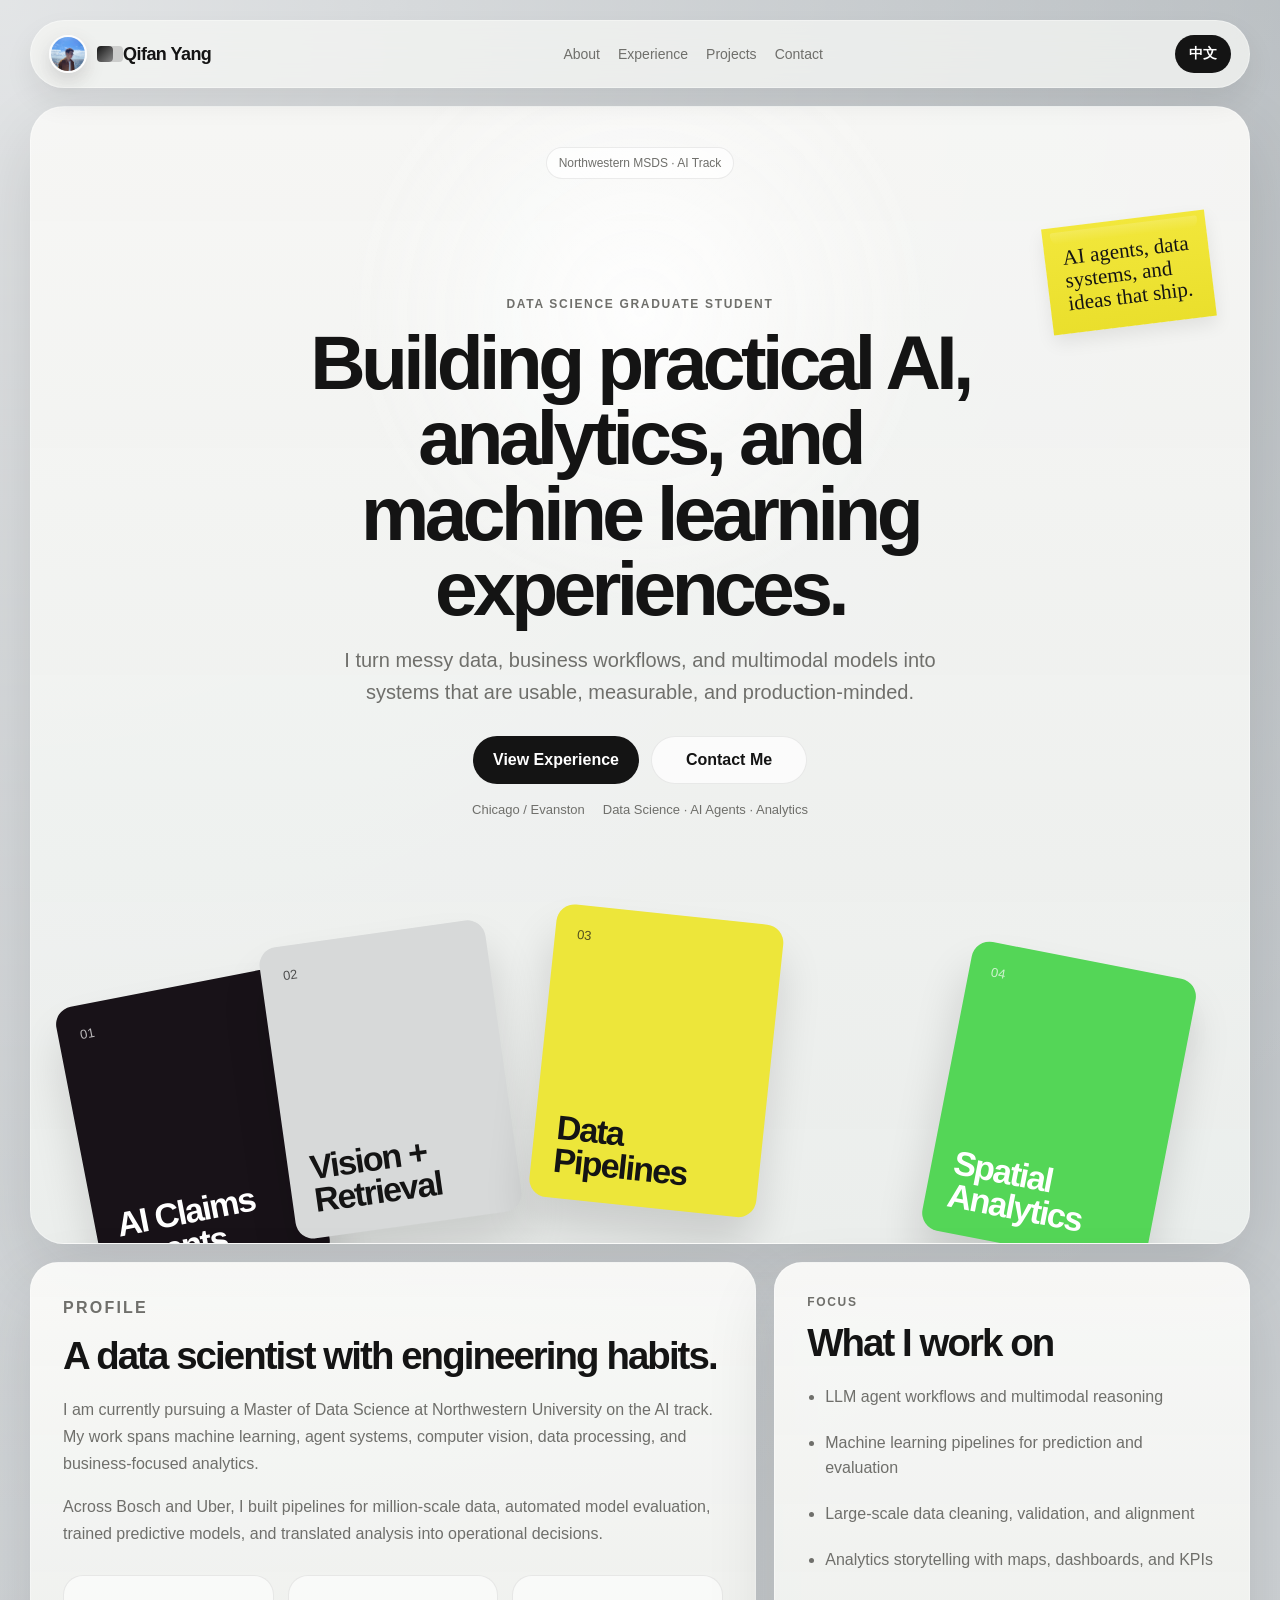
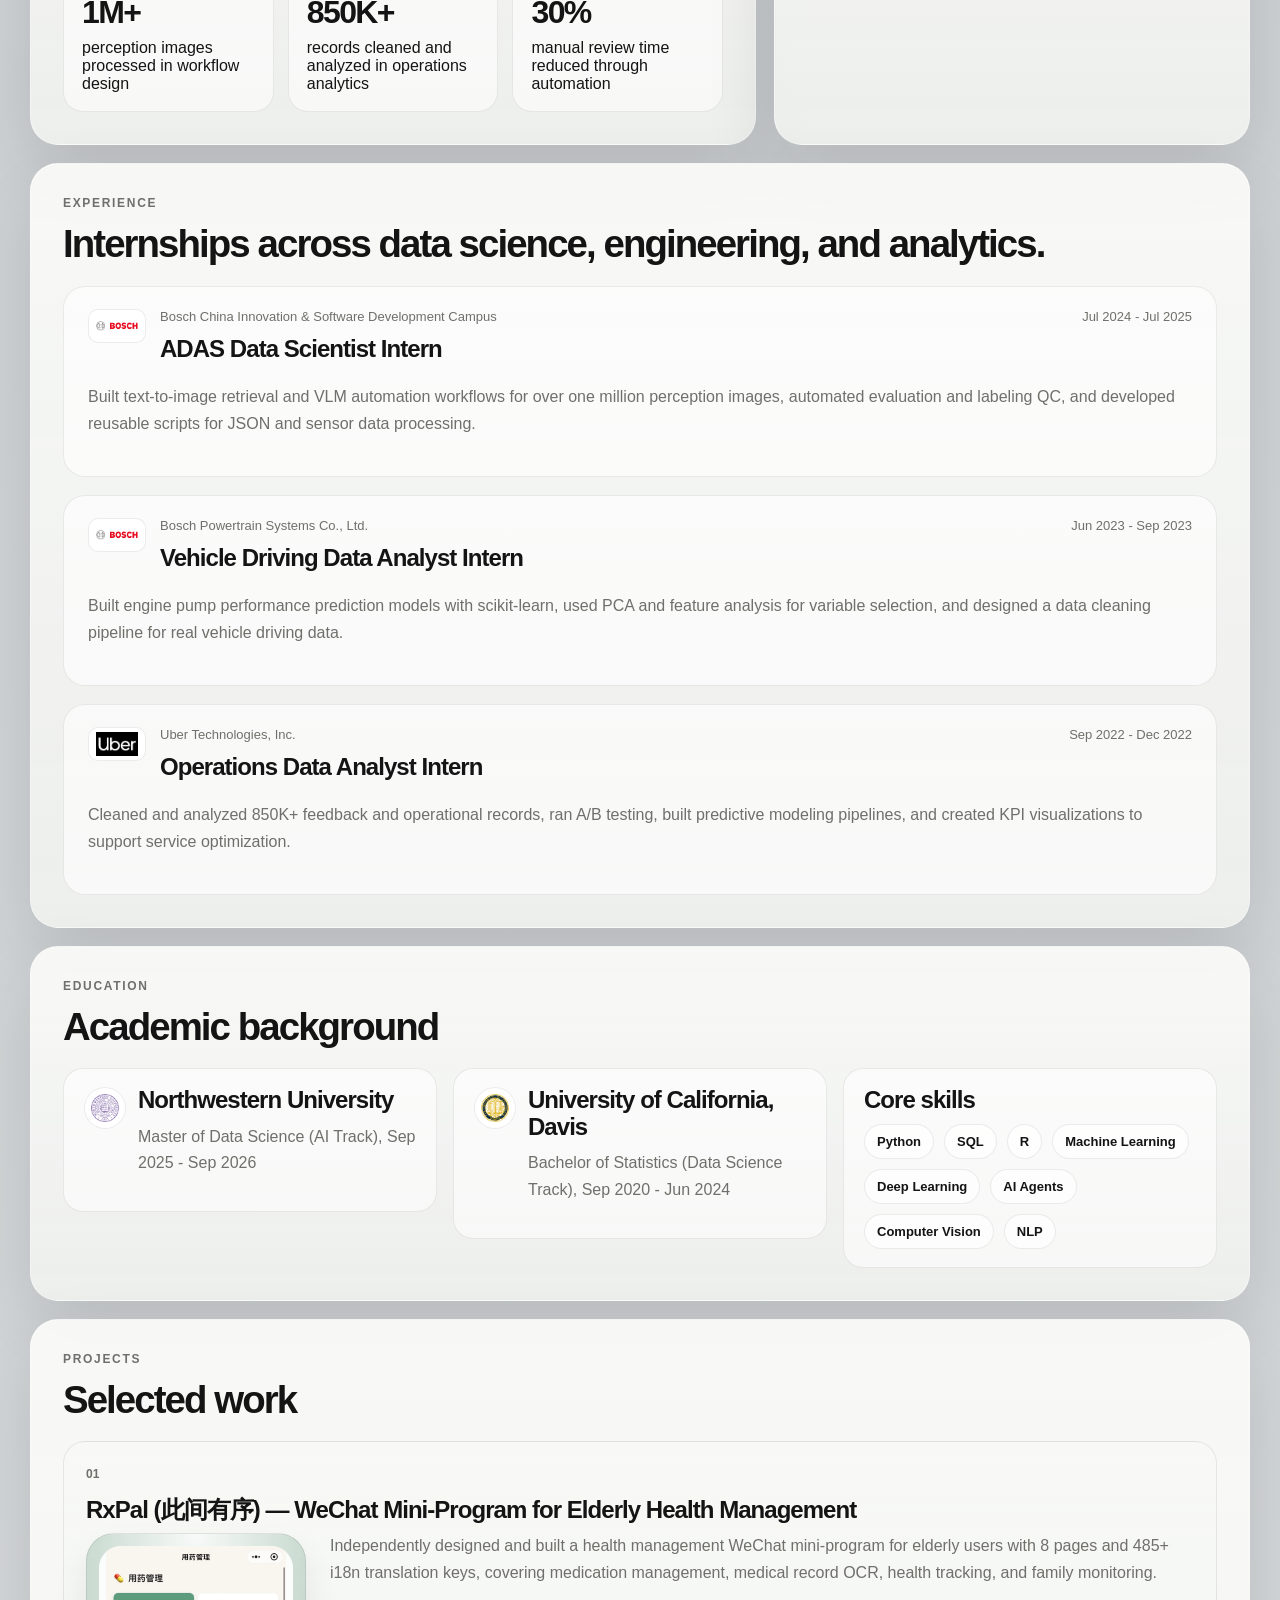
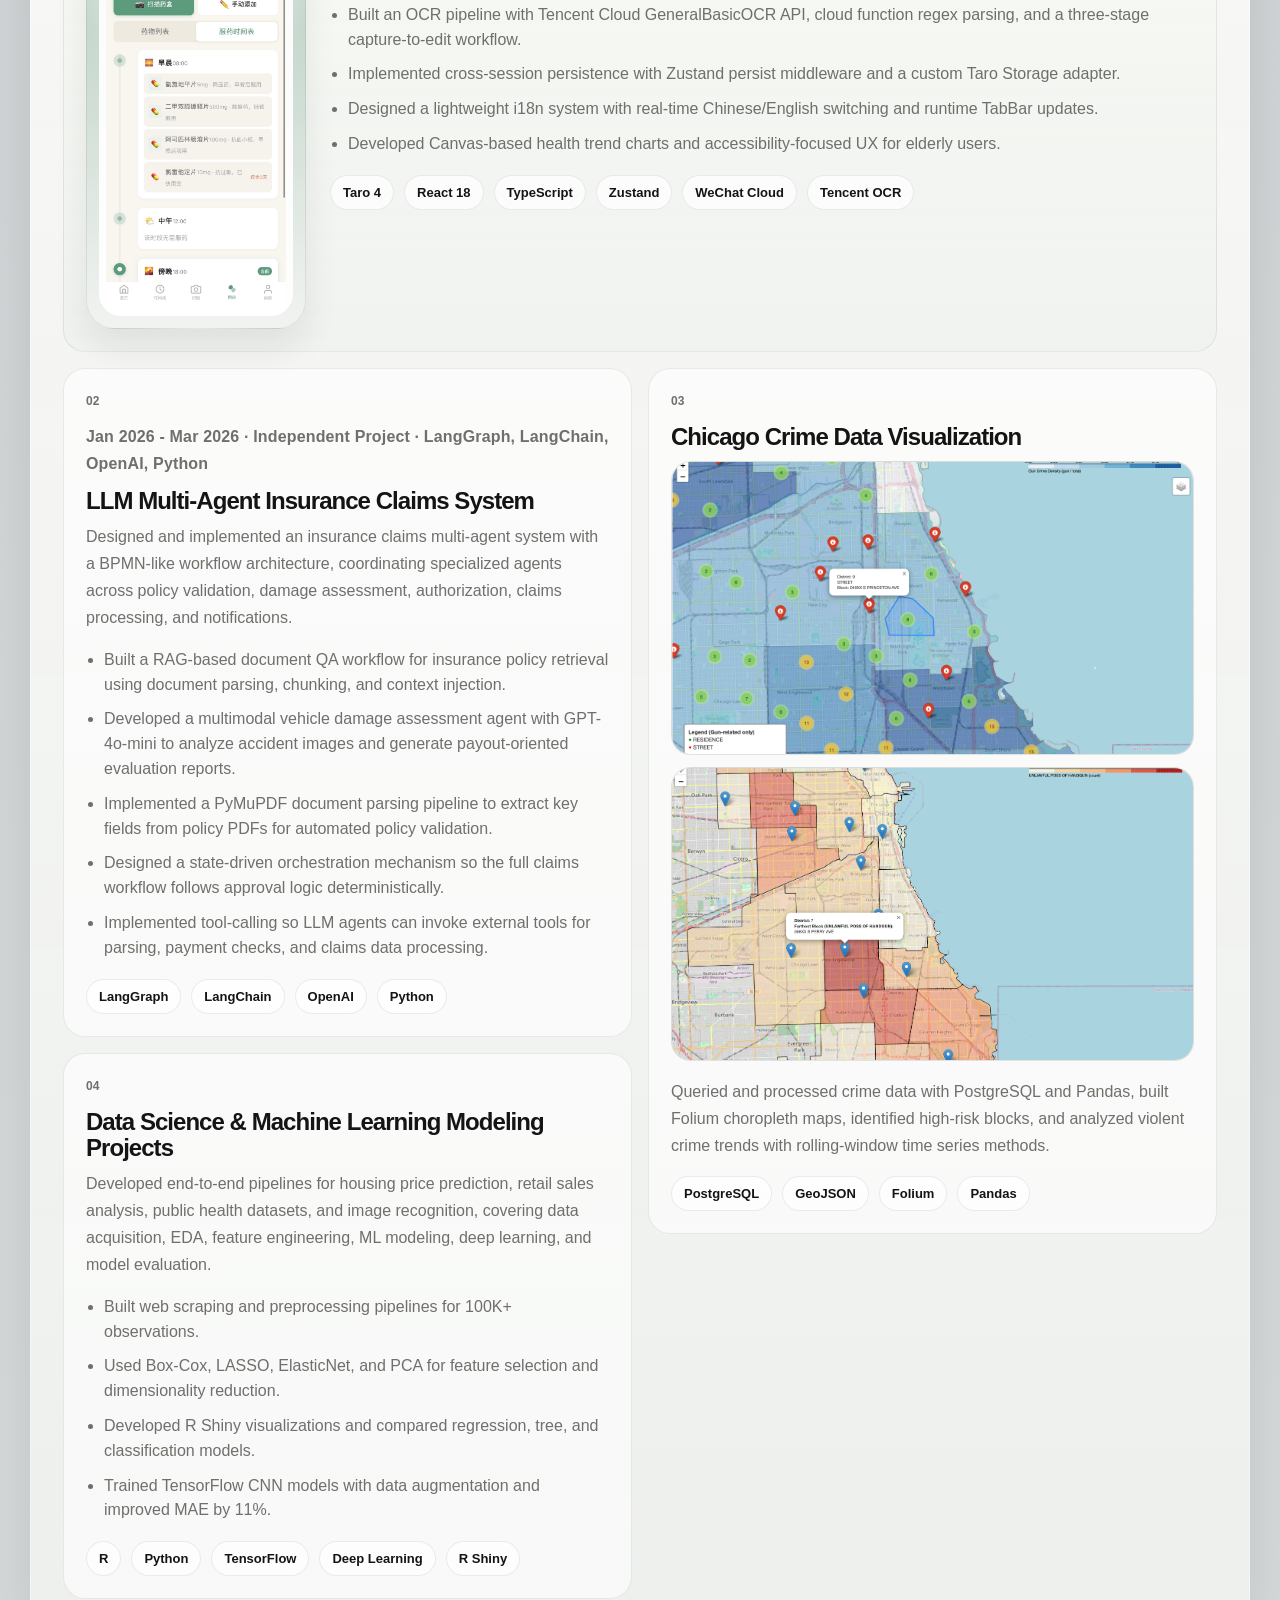
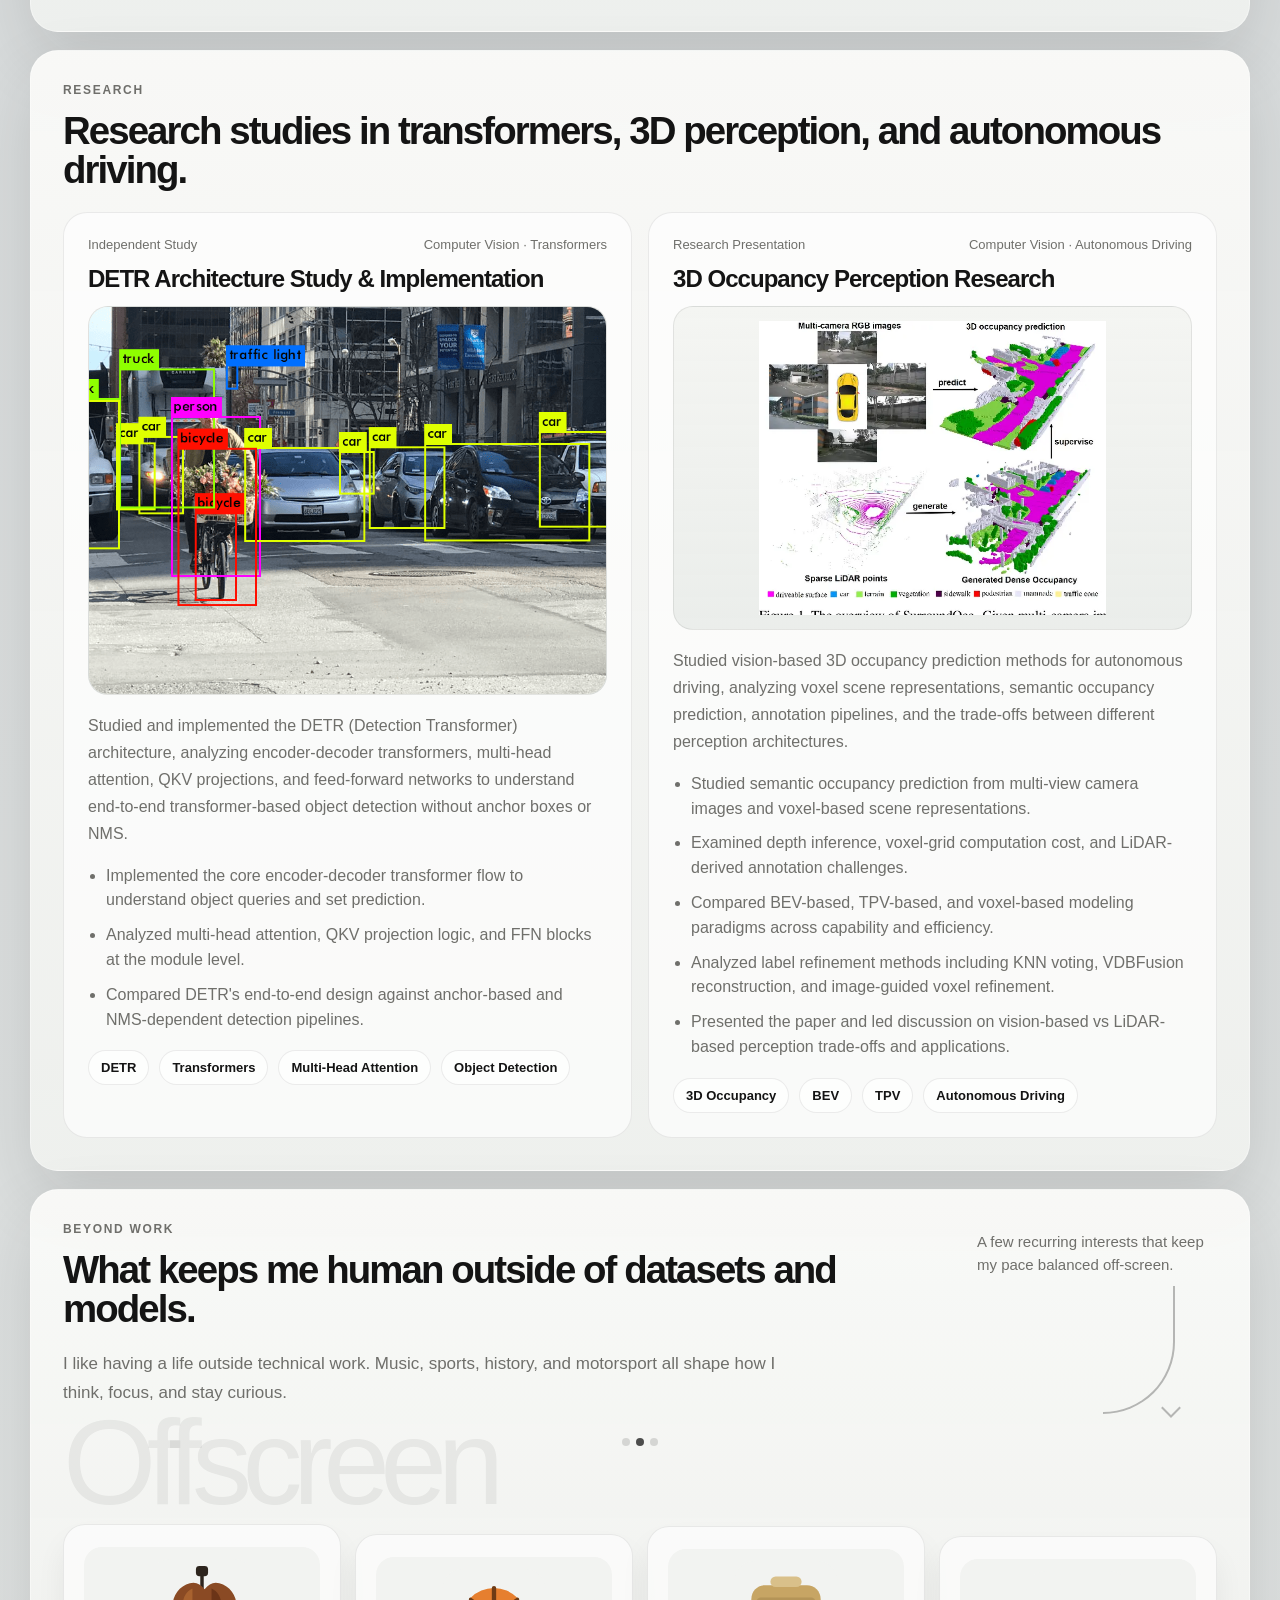
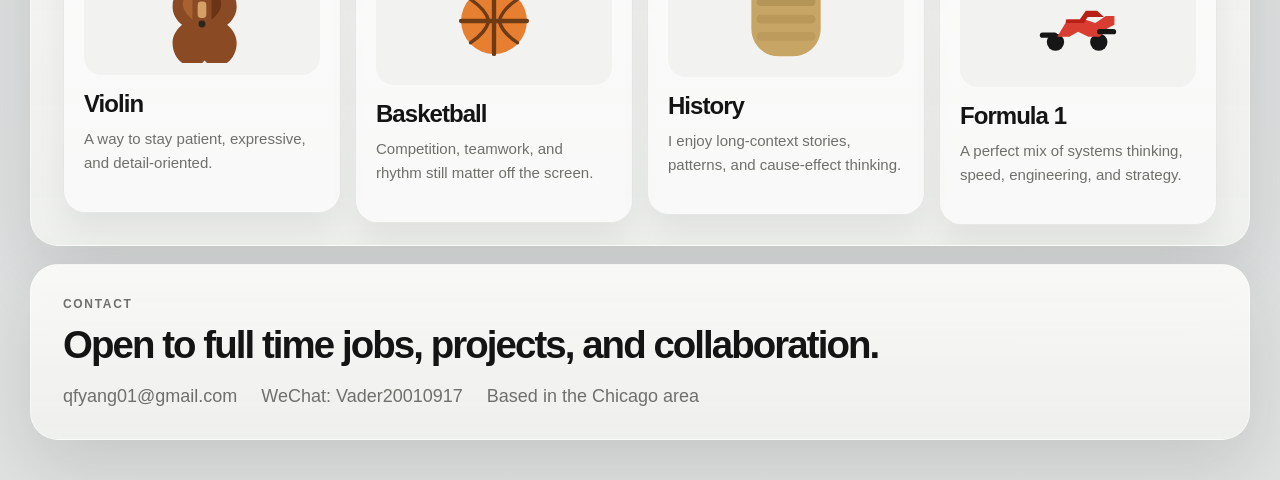
==== commit ebf86876: "design: refine project layouts and media assets" ====
--- a/index.html
+++ b/index.html
@@ -139,11 +139,18 @@
           </div>
           <div class="timeline">
             <article class="timeline-item">
-              <div class="timeline-meta">
-                <span data-i18n="exp1Company">Bosch China Innovation & Software Development Campus</span>
-                <span data-i18n="exp1Date">Jul 2024 - Jul 2025</span>
-              </div>
-              <h3 data-i18n="exp1Title">ADAS Data Scientist Intern</h3>
+              <div class="timeline-header">
+                <span class="timeline-logo-frame">
+                  <img class="timeline-logo" src="./assets/images/bosch_logo.jpg?v=20260313" alt="" />
+                </span>
+                <div class="timeline-header-copy">
+                  <div class="timeline-meta">
+                    <span data-i18n="exp1Company">Bosch China Innovation & Software Development Campus</span>
+                    <span data-i18n="exp1Date">Jul 2024 - Jul 2025</span>
+                  </div>
+                  <h3 data-i18n="exp1Title">ADAS Data Scientist Intern</h3>
+                </div>
+              </div>
               <p data-i18n="exp1Body">
                 Built text-to-image retrieval and VLM automation workflows for over one million
                 perception images, automated evaluation and labeling QC, and developed reusable
@@ -151,11 +158,18 @@
               </p>
             </article>
             <article class="timeline-item">
-              <div class="timeline-meta">
-                <span data-i18n="exp2Company">Bosch Powertrain Systems Co., Ltd.</span>
-                <span data-i18n="exp2Date">Jun 2023 - Sep 2023</span>
-              </div>
-              <h3 data-i18n="exp2Title">Vehicle Driving Data Analyst Intern</h3>
+              <div class="timeline-header">
+                <span class="timeline-logo-frame">
+                  <img class="timeline-logo" src="./assets/images/bosch_logo.jpg?v=20260313" alt="" />
+                </span>
+                <div class="timeline-header-copy">
+                  <div class="timeline-meta">
+                    <span data-i18n="exp2Company">Bosch Powertrain Systems Co., Ltd.</span>
+                    <span data-i18n="exp2Date">Jun 2023 - Sep 2023</span>
+                  </div>
+                  <h3 data-i18n="exp2Title">Vehicle Driving Data Analyst Intern</h3>
+                </div>
+              </div>
               <p data-i18n="exp2Body">
                 Built engine pump performance prediction models with scikit-learn, used PCA and
                 feature analysis for variable selection, and designed a data cleaning pipeline
@@ -163,11 +177,18 @@
               </p>
             </article>
             <article class="timeline-item">
-              <div class="timeline-meta">
-                <span data-i18n="exp3Company">Uber Technologies, Inc.</span>
-                <span data-i18n="exp3Date">Sep 2022 - Dec 2022</span>
-              </div>
-              <h3 data-i18n="exp3Title">Operations Data Analyst Intern</h3>
+              <div class="timeline-header">
+                <span class="timeline-logo-frame">
+                  <img class="timeline-logo" src="./assets/images/uber_logo.jpg?v=20260313" alt="" />
+                </span>
+                <div class="timeline-header-copy">
+                  <div class="timeline-meta">
+                    <span data-i18n="exp3Company">Uber Technologies, Inc.</span>
+                    <span data-i18n="exp3Date">Sep 2022 - Dec 2022</span>
+                  </div>
+                  <h3 data-i18n="exp3Title">Operations Data Analyst Intern</h3>
+                </div>
+              </div>
               <p data-i18n="exp3Body">
                 Cleaned and analyzed 850K+ feedback and operational records, ran A/B testing,
                 built predictive modeling pipelines, and created KPI visualizations to support
@@ -177,110 +198,34 @@
           </div>
         </section>
 
-        <section class="project-layout" id="projects">
-          <article class="panel project-panel">
-            <div class="panel-head">
-              <p class="section-tag" data-i18n="projectsTag">Projects</p>
-              <h2 data-i18n="projectsTitle">Selected work</h2>
-            </div>
-            <div class="project-cards">
-              <article class="project-card">
-                <span class="project-index">01</span>
-                <h3 data-i18n="project4Title">RxPal (此间有序) — WeChat Mini-Program for Elderly Health Management</h3>
-                <p data-i18n="project4Body">
-                  Independently designed and built a health management WeChat mini-program for
-                  elderly users with 8 pages and 485+ i18n translation keys, covering medication
-                  management, medical record OCR, health tracking, and family monitoring.
-                </p>
-                <ul class="project-detail-list">
-                  <li data-i18n="project4Detail1">Built an OCR pipeline with Tencent Cloud GeneralBasicOCR API, cloud function regex parsing, and a three-stage capture-to-edit workflow.</li>
-                  <li data-i18n="project4Detail2">Implemented cross-session persistence with Zustand persist middleware and a custom Taro Storage adapter.</li>
-                  <li data-i18n="project4Detail3">Designed a lightweight i18n system with real-time Chinese/English switching and runtime TabBar updates.</li>
-                  <li data-i18n="project4Detail4">Developed Canvas-based health trend charts and accessibility-focused UX for elderly users.</li>
-                </ul>
-                <div class="chip-row">
-                  <span>Taro 4</span>
-                  <span>React 18</span>
-                  <span>TypeScript</span>
-                  <span>Zustand</span>
-                  <span>WeChat Cloud</span>
-                  <span>Tencent OCR</span>
-                </div>
-              </article>
-              <article class="project-card">
-                <span class="project-index">02</span>
-                <h3 data-i18n="project1Title">LLM Multi-Agent Insurance Claims System</h3>
-                <p data-i18n="project1Body">
-                  Designed a LangGraph-based multi-agent workflow for insurance claims, combining
-                  policy verification, multimodal damage assessment, payout estimation, and
-                  state-driven orchestration.
-                </p>
-                <div class="chip-row">
-                  <span>LangGraph</span>
-                  <span>LangChain</span>
-                  <span>OpenAI</span>
-                  <span>PyMuPDF</span>
-                </div>
-              </article>
-              <article class="project-card">
-                <span class="project-index">03</span>
-                <h3 data-i18n="project2Title">Chicago Crime Data Visualization</h3>
-                <p data-i18n="project2Body">
-                  Queried and processed crime data with PostgreSQL and Pandas, built Folium
-                  choropleth maps, identified high-risk blocks, and analyzed violent crime trends
-                  with rolling-window time series methods.
-                </p>
-                <div class="chip-row">
-                  <span>PostgreSQL</span>
-                  <span>GeoJSON</span>
-                  <span>Folium</span>
-                  <span>Pandas</span>
-                </div>
-              </article>
-              <article class="project-card">
-                <span class="project-index">04</span>
-                <h3 data-i18n="project3Title">
-                  Data Science & Machine Learning Modeling Projects
-                </h3>
-                <p data-i18n="project3Body">
-                  Developed end-to-end pipelines for housing price prediction, retail sales
-                  analysis, public health datasets, and image recognition, covering data
-                  acquisition, EDA, feature engineering, ML modeling, deep learning, and model
-                  evaluation.
-                </p>
-                <ul class="project-detail-list">
-                  <li data-i18n="project3Detail1">Built web scraping and preprocessing pipelines for 100K+ observations.</li>
-                  <li data-i18n="project3Detail2">Used Box-Cox, LASSO, ElasticNet, and PCA for feature selection and dimensionality reduction.</li>
-                  <li data-i18n="project3Detail3">Developed R Shiny visualizations and compared regression, tree, and classification models.</li>
-                  <li data-i18n="project3Detail4">Trained TensorFlow CNN models with data augmentation and improved MAE by 11%.</li>
-                </ul>
-                <div class="chip-row">
-                  <span>R</span>
-                  <span>Python</span>
-                  <span>TensorFlow</span>
-                  <span data-i18n="project3Chip4">Deep Learning</span>
-                  <span data-i18n="project3Chip5">R Shiny</span>
-                </div>
-              </article>
-            </div>
-          </article>
-
-          <article class="panel education-panel">
-            <div class="panel-head">
-              <p class="section-tag" data-i18n="educationTag">Education</p>
-              <h2 data-i18n="educationTitle">Academic background</h2>
-            </div>
-            <div class="education-list">
-              <article>
-                <h3 data-i18n="edu1Title">Northwestern University</h3>
-                <p data-i18n="edu1Body">Master of Data Science (AI Track), Sep 2025 - Sep 2026</p>
-              </article>
-              <article>
-                <h3 data-i18n="edu2Title">University of California, Davis</h3>
-                <p data-i18n="edu2Body">Bachelor of Statistics (Data Science Track), Sep 2020 - Jun 2024</p>
-              </article>
-            </div>
-
+        <section class="panel education-panel education-panel-wide">
+          <div class="panel-head">
+            <p class="section-tag" data-i18n="educationTag">Education</p>
+            <h2 data-i18n="educationTitle">Academic background</h2>
+          </div>
+          <div class="education-strip-grid">
+            <article class="education-strip-card">
+              <div class="education-card-head">
+                <span class="education-logo-frame">
+                  <img class="education-logo" src="./assets/images/northwestern_logo.png?v=20260313" alt="" />
+                </span>
+                <div>
+                  <h3 data-i18n="edu1Title">Northwestern University</h3>
+                  <p data-i18n="edu1Body">Master of Data Science (AI Track), Sep 2025 - Sep 2026</p>
+                </div>
+              </div>
+            </article>
+            <article class="education-strip-card">
+              <div class="education-card-head">
+                <span class="education-logo-frame">
+                  <img class="education-logo" src="./assets/images/ucdavis_logo.png?v=20260313" alt="" />
+                </span>
+                <div>
+                  <h3 data-i18n="edu2Title">University of California, Davis</h3>
+                  <p data-i18n="edu2Body">Bachelor of Statistics (Data Science Track), Sep 2020 - Jun 2024</p>
+                </div>
+              </div>
+            </article>
             <div class="skills-block">
               <h3 data-i18n="skillsTitle">Core skills</h3>
               <div class="chip-row">
@@ -294,7 +239,131 @@
                 <span data-i18n="skillsChip8">NLP</span>
               </div>
             </div>
-          </article>
+          </div>
+        </section>
+
+        <section class="panel project-panel" id="projects">
+          <div class="panel-head">
+            <p class="section-tag" data-i18n="projectsTag">Projects</p>
+            <h2 data-i18n="projectsTitle">Selected work</h2>
+          </div>
+          <div class="project-cards">
+            <article class="project-card project-card-showcase">
+              <span class="project-index">01</span>
+              <h3 data-i18n="project4Title">RxPal (此间有序) — WeChat Mini-Program for Elderly Health Management</h3>
+              <div class="project-card-showcase-grid">
+                <div class="card-media card-media-phone">
+                  <img
+                    src="./assets/images/rxpal.jpg?v=20260313"
+                    data-i18n-alt="project4Alt"
+                    alt="RxPal medication management mobile interface"
+                  />
+                </div>
+                <div class="project-card-copy">
+                  <p data-i18n="project4Body">
+                    Independently designed and built a health management WeChat mini-program for
+                    elderly users with 8 pages and 485+ i18n translation keys, covering medication
+                    management, medical record OCR, health tracking, and family monitoring.
+                  </p>
+                  <ul class="project-detail-list">
+                    <li data-i18n="project4Detail1">Built an OCR pipeline with Tencent Cloud GeneralBasicOCR API, cloud function regex parsing, and a three-stage capture-to-edit workflow.</li>
+                    <li data-i18n="project4Detail2">Implemented cross-session persistence with Zustand persist middleware and a custom Taro Storage adapter.</li>
+                    <li data-i18n="project4Detail3">Designed a lightweight i18n system with real-time Chinese/English switching and runtime TabBar updates.</li>
+                    <li data-i18n="project4Detail4">Developed Canvas-based health trend charts and accessibility-focused UX for elderly users.</li>
+                  </ul>
+                  <div class="chip-row">
+                    <span>Taro 4</span>
+                    <span>React 18</span>
+                    <span>TypeScript</span>
+                    <span>Zustand</span>
+                    <span>WeChat Cloud</span>
+                    <span>Tencent OCR</span>
+                  </div>
+                </div>
+              </div>
+            </article>
+            <article class="project-card">
+              <span class="project-index">02</span>
+              <p class="project-meta" data-i18n="project1Meta">
+                Jan 2026 - Mar 2026 · Independent Project · LangGraph, LangChain, OpenAI, Python
+              </p>
+              <h3 data-i18n="project1Title">LLM Multi-Agent Insurance Claims System</h3>
+              <p data-i18n="project1Body">
+                Designed and implemented an insurance claims multi-agent system with a BPMN-like
+                workflow architecture, coordinating specialized agents across policy validation,
+                damage assessment, authorization, claims processing, and notifications.
+              </p>
+              <ul class="project-detail-list">
+                <li data-i18n="project1Detail1">Built a RAG-based document QA workflow for insurance policy retrieval using document parsing, chunking, and context injection.</li>
+                <li data-i18n="project1Detail2">Developed a multimodal vehicle damage assessment agent with GPT-4o-mini to analyze accident images and generate payout-oriented evaluation reports.</li>
+                <li data-i18n="project1Detail3">Implemented a PyMuPDF document parsing pipeline to extract key fields from policy PDFs for automated policy validation.</li>
+                <li data-i18n="project1Detail4">Designed a state-driven orchestration mechanism so the full claims workflow follows approval logic deterministically.</li>
+                <li data-i18n="project1Detail5">Implemented tool-calling so LLM agents can invoke external tools for parsing, payment checks, and claims data processing.</li>
+              </ul>
+              <div class="chip-row">
+                <span>LangGraph</span>
+                <span>LangChain</span>
+                <span>OpenAI</span>
+                <span>Python</span>
+              </div>
+            </article>
+            <article class="project-card project-card-chicago">
+              <span class="project-index">03</span>
+              <h3 data-i18n="project2Title">Chicago Crime Data Visualization</h3>
+              <div class="project-media-stack">
+                <div class="card-media card-media-landscape">
+                  <img
+                    src="./assets/images/chicago_crime.png?v=20260313"
+                    data-i18n-alt="project2Alt"
+                    alt="Chicago crime map visualization with choropleth and highlighted locations"
+                  />
+                </div>
+                <div class="card-media card-media-landscape">
+                  <img
+                    src="./assets/images/chicago_crime_2.png?v=20260313"
+                    data-i18n-alt="project2Alt2"
+                    alt="Chicago crime analysis map with district-level overlays and highlighted points"
+                  />
+                </div>
+              </div>
+              <p data-i18n="project2Body">
+                Queried and processed crime data with PostgreSQL and Pandas, built Folium
+                choropleth maps, identified high-risk blocks, and analyzed violent crime trends
+                with rolling-window time series methods.
+              </p>
+              <div class="chip-row">
+                <span>PostgreSQL</span>
+                <span>GeoJSON</span>
+                <span>Folium</span>
+                <span>Pandas</span>
+              </div>
+            </article>
+            <article class="project-card">
+              <span class="project-index">04</span>
+              <h3 data-i18n="project3Title">
+                Data Science & Machine Learning Modeling Projects
+              </h3>
+              <p data-i18n="project3Body">
+                Developed end-to-end pipelines for housing price prediction, retail sales
+                analysis, public health datasets, and image recognition, covering data
+                acquisition, EDA, feature engineering, ML modeling, deep learning, and model
+                evaluation.
+              </p>
+              <ul class="project-detail-list">
+                <li data-i18n="project3Detail1">Built web scraping and preprocessing pipelines for 100K+ observations.</li>
+                <li data-i18n="project3Detail2">Used Box-Cox, LASSO, ElasticNet, and PCA for feature selection and dimensionality reduction.</li>
+                <li data-i18n="project3Detail3">Developed R Shiny visualizations and compared regression, tree, and classification models.</li>
+                <li data-i18n="project3Detail4">Trained TensorFlow CNN models with data augmentation and improved MAE by 11%.</li>
+              </ul>
+              <div class="chip-row">
+                <span>R</span>
+                <span>Python</span>
+                <span>TensorFlow</span>
+                <span data-i18n="project3Chip4">Deep Learning</span>
+                <span data-i18n="project3Chip5">R Shiny</span>
+              </div>
+            </article>
+          </div>
         </section>
 
         <section class="panel research-panel">
@@ -309,6 +378,13 @@
                 <span data-i18n="research1Meta">Computer Vision · Transformers</span>
               </div>
               <h3 data-i18n="research1Title">DETR Architecture Study & Implementation</h3>
+              <div class="card-media card-media-research">
+                <img
+                  src="./assets/images/object_detection.png?v=20260313"
+                  data-i18n-alt="research1Alt"
+                  alt="Object detection example with labeled cars, person, bicycle, and traffic light"
+                />
+              </div>
               <p data-i18n="research1Body">
                 Studied and implemented the DETR (Detection Transformer) architecture, analyzing
                 encoder-decoder transformers, multi-head attention, QKV projections, and
@@ -333,6 +409,13 @@
                 <span data-i18n="research2Meta">Computer Vision · Autonomous Driving</span>
               </div>
               <h3 data-i18n="research2Title">3D Occupancy Perception Research</h3>
+              <div class="card-media card-media-diagram">
+                <img
+                  src="./assets/images/occupancy.png?v=20260313"
+                  data-i18n-alt="research2Alt"
+                  alt="3D occupancy perception diagram from multi-camera images and LiDAR points"
+                />
+              </div>
               <p data-i18n="research2Body">
                 Studied vision-based 3D occupancy prediction methods for autonomous driving,
                 analyzing voxel scene representations, semantic occupancy prediction, annotation
--- a/styles.css
+++ b/styles.css
@@ -344,8 +344,7 @@
   background: #54d657;
 }
 
-.content-grid,
-.project-layout {
+.content-grid {
   display: grid;
   gap: 18px;
   margin-top: 18px;
@@ -353,10 +352,6 @@
 
 .content-grid {
   grid-template-columns: 1.45fr 0.95fr;
-}
-
-.project-layout {
-  grid-template-columns: 1.2fr 0.8fr;
 }
 
 .panel {
@@ -380,7 +375,7 @@
 .timeline-item p,
 .project-card p,
 .research-card p,
-.education-list p {
+.education-strip-card p {
   color: var(--muted);
   line-height: 1.68;
   font-size: 16px;
@@ -441,6 +436,36 @@
   background: rgba(255, 255, 255, 0.6);
 }
 
+.timeline-header {
+  display: flex;
+  gap: 14px;
+  align-items: flex-start;
+  margin-bottom: 12px;
+}
+
+.timeline-logo-frame {
+  display: inline-flex;
+  align-items: center;
+  justify-content: center;
+  width: 58px;
+  height: 34px;
+  flex: 0 0 auto;
+  border: 1px solid rgba(20, 20, 20, 0.08);
+  border-radius: 10px;
+  background: rgba(255, 255, 255, 0.9);
+}
+
+.timeline-logo {
+  width: 48px;
+  height: 24px;
+  object-fit: contain;
+}
+
+.timeline-header-copy {
+  min-width: 0;
+  flex: 1 1 auto;
+}
+
 .timeline-meta {
   display: flex;
   justify-content: space-between;
@@ -453,7 +478,7 @@
 .timeline-item h3,
 .project-card h3,
 .research-card h3,
-.education-list h3,
+.education-strip-card h3,
 .skills-block h3 {
   margin-bottom: 10px;
   font-size: 24px;
@@ -463,7 +488,9 @@
 
 .project-cards {
   display: grid;
+  grid-template-columns: repeat(2, minmax(0, 1fr));
   gap: 16px;
+  align-items: start;
 }
 
 .project-card {
@@ -473,6 +500,90 @@
   border: 1px solid var(--line);
 }
 
+.project-card-showcase {
+  grid-column: 1 / -1;
+  background: linear-gradient(180deg, rgba(248, 249, 245, 0.94), rgba(238, 242, 238, 0.86));
+}
+
+.project-card-showcase-grid {
+  display: grid;
+  grid-template-columns: minmax(180px, 220px) minmax(0, 1fr);
+  gap: 24px;
+  align-items: start;
+}
+
+.project-card-copy {
+  min-width: 0;
+}
+
+.project-meta {
+  margin: 0 0 10px;
+  color: var(--muted);
+  font-size: 13px;
+  font-weight: 700;
+  letter-spacing: 0.01em;
+}
+
+.card-media {
+  position: relative;
+  overflow: hidden;
+  margin: 14px 0 18px;
+  border: 1px solid var(--line);
+  border-radius: 20px;
+  background: linear-gradient(180deg, rgba(244, 245, 242, 0.98), rgba(233, 236, 233, 0.92));
+}
+
+.project-card-showcase .card-media {
+  margin: 0;
+}
+
+.card-media img {
+  width: 100%;
+  height: 100%;
+  display: block;
+}
+
+.card-media-landscape {
+  aspect-ratio: 16 / 9;
+}
+
+.card-media-research {
+  aspect-ratio: 4 / 3;
+}
+
+.card-media-landscape img,
+.card-media-research img {
+  object-fit: cover;
+  object-position: center;
+}
+
+.card-media-diagram {
+  aspect-ratio: 16 / 10;
+  padding: 14px;
+}
+
+.card-media-diagram img {
+  object-fit: contain;
+}
+
+.card-media-phone {
+  width: min(100%, 220px);
+  aspect-ratio: 10 / 18;
+  justify-self: start;
+  padding: 12px;
+  border-radius: 28px;
+  background:
+    radial-gradient(circle at top, rgba(255, 255, 255, 0.9), transparent 36%),
+    linear-gradient(180deg, rgba(180, 204, 190, 0.95), rgba(241, 243, 240, 0.98));
+  box-shadow: 0 18px 34px rgba(26, 31, 27, 0.08);
+}
+
+.card-media-phone img {
+  object-fit: contain;
+  border-radius: 22px;
+  background: rgba(255, 255, 255, 0.92);
+}
+
 .project-detail-list {
   margin: 16px 0 18px;
   padding-left: 18px;
@@ -482,6 +593,20 @@
 
 .project-detail-list li + li {
   margin-top: 10px;
+}
+
+.project-card-chicago {
+  grid-row: span 2;
+}
+
+.project-media-stack {
+  display: grid;
+  gap: 12px;
+  margin-bottom: 18px;
+}
+
+.project-media-stack .card-media {
+  margin: 0;
 }
 
 .research-panel {
@@ -527,12 +652,19 @@
   font-weight: 700;
 }
 
-.education-list {
+.education-panel-wide,
+.project-panel {
+  margin-top: 18px;
+}
+
+.education-strip-grid {
   display: grid;
+  grid-template-columns: repeat(3, minmax(0, 1fr));
   gap: 16px;
-}
-
-.education-list article,
+  align-items: start;
+}
+
+.education-strip-card,
 .skills-block {
   padding: 18px 20px;
   border-radius: 20px;
@@ -542,6 +674,34 @@
 
 .skills-block {
   margin-top: 18px;
+}
+
+.education-strip-grid .skills-block {
+  margin-top: 0;
+}
+
+.education-card-head {
+  display: flex;
+  gap: 12px;
+  align-items: flex-start;
+}
+
+.education-logo-frame {
+  display: inline-flex;
+  align-items: center;
+  justify-content: center;
+  width: 42px;
+  height: 42px;
+  flex: 0 0 auto;
+  border: 1px solid rgba(20, 20, 20, 0.08);
+  border-radius: 999px;
+  background: rgba(255, 255, 255, 0.92);
+}
+
+.education-logo {
+  width: 28px;
+  height: 28px;
+  object-fit: contain;
 }
 
 .contact-panel {
@@ -705,13 +865,25 @@
 }
 
 @media (max-width: 980px) {
-  .content-grid,
-  .project-layout {
+  .content-grid {
     grid-template-columns: 1fr;
   }
 
   .research-grid {
     grid-template-columns: 1fr;
+  }
+
+  .education-strip-grid,
+  .project-cards {
+    grid-template-columns: 1fr;
+  }
+
+  .project-card-showcase-grid {
+    grid-template-columns: 1fr;
+  }
+
+  .project-card-chicago {
+    grid-row: auto;
   }
 
   .hero-panel {
@@ -743,6 +915,11 @@
 
   .stack-card-green {
     right: 0;
+  }
+
+  .card-media-phone {
+    width: min(100%, 240px);
+    justify-self: center;
   }
 
 }
@@ -817,6 +994,10 @@
     flex-direction: column;
   }
 
+  .timeline-header {
+    gap: 10px;
+  }
+
   .contact-row {
     flex-direction: column;
     align-items: flex-start;
@@ -884,4 +1065,32 @@
   .focus-list {
     padding-left: 16px;
   }
-}
+
+  .card-media {
+    margin: 12px 0 16px;
+  }
+
+  .card-media-phone {
+    width: min(100%, 230px);
+    padding: 10px;
+  }
+
+  .education-card-head {
+    gap: 10px;
+  }
+
+  .education-logo-frame {
+    width: 38px;
+    height: 38px;
+  }
+
+  .education-logo {
+    width: 24px;
+    height: 24px;
+  }
+
+  .card-media-diagram {
+    aspect-ratio: 4 / 3;
+    padding: 10px;
+  }
+}
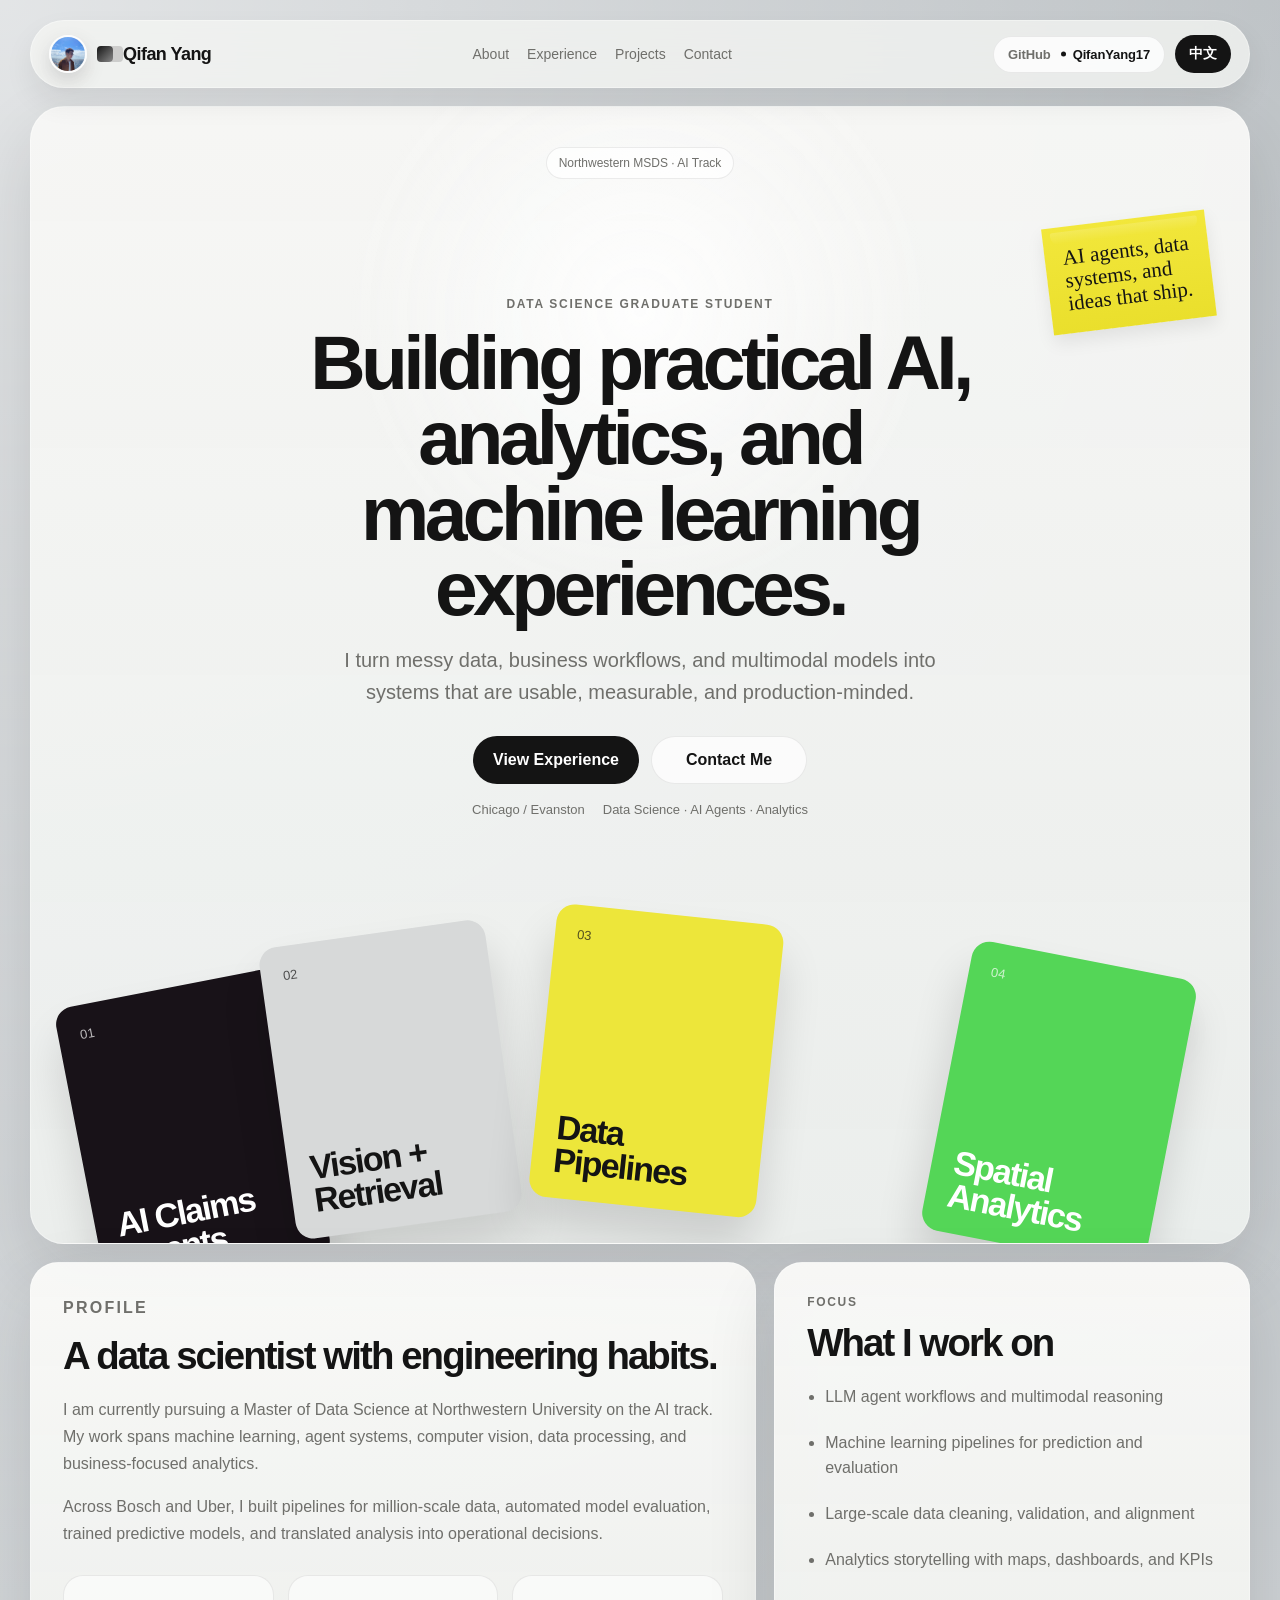
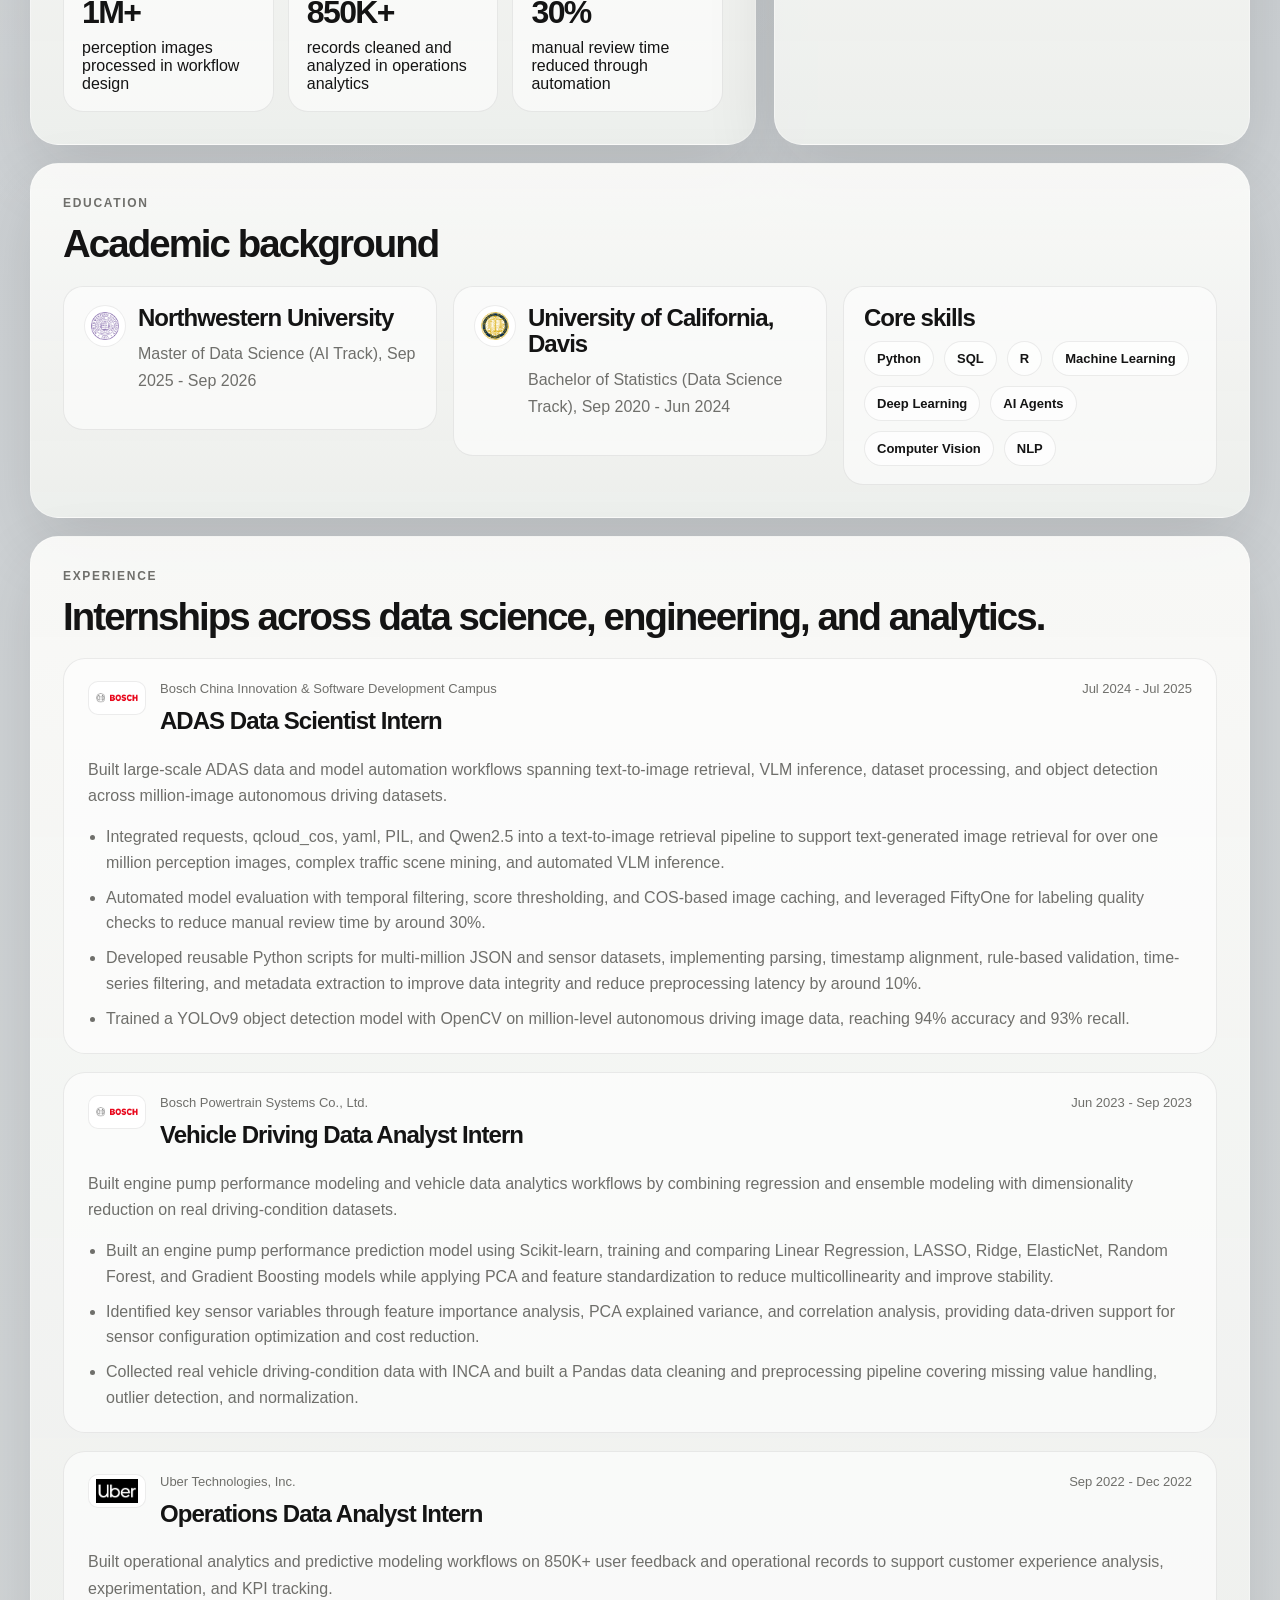
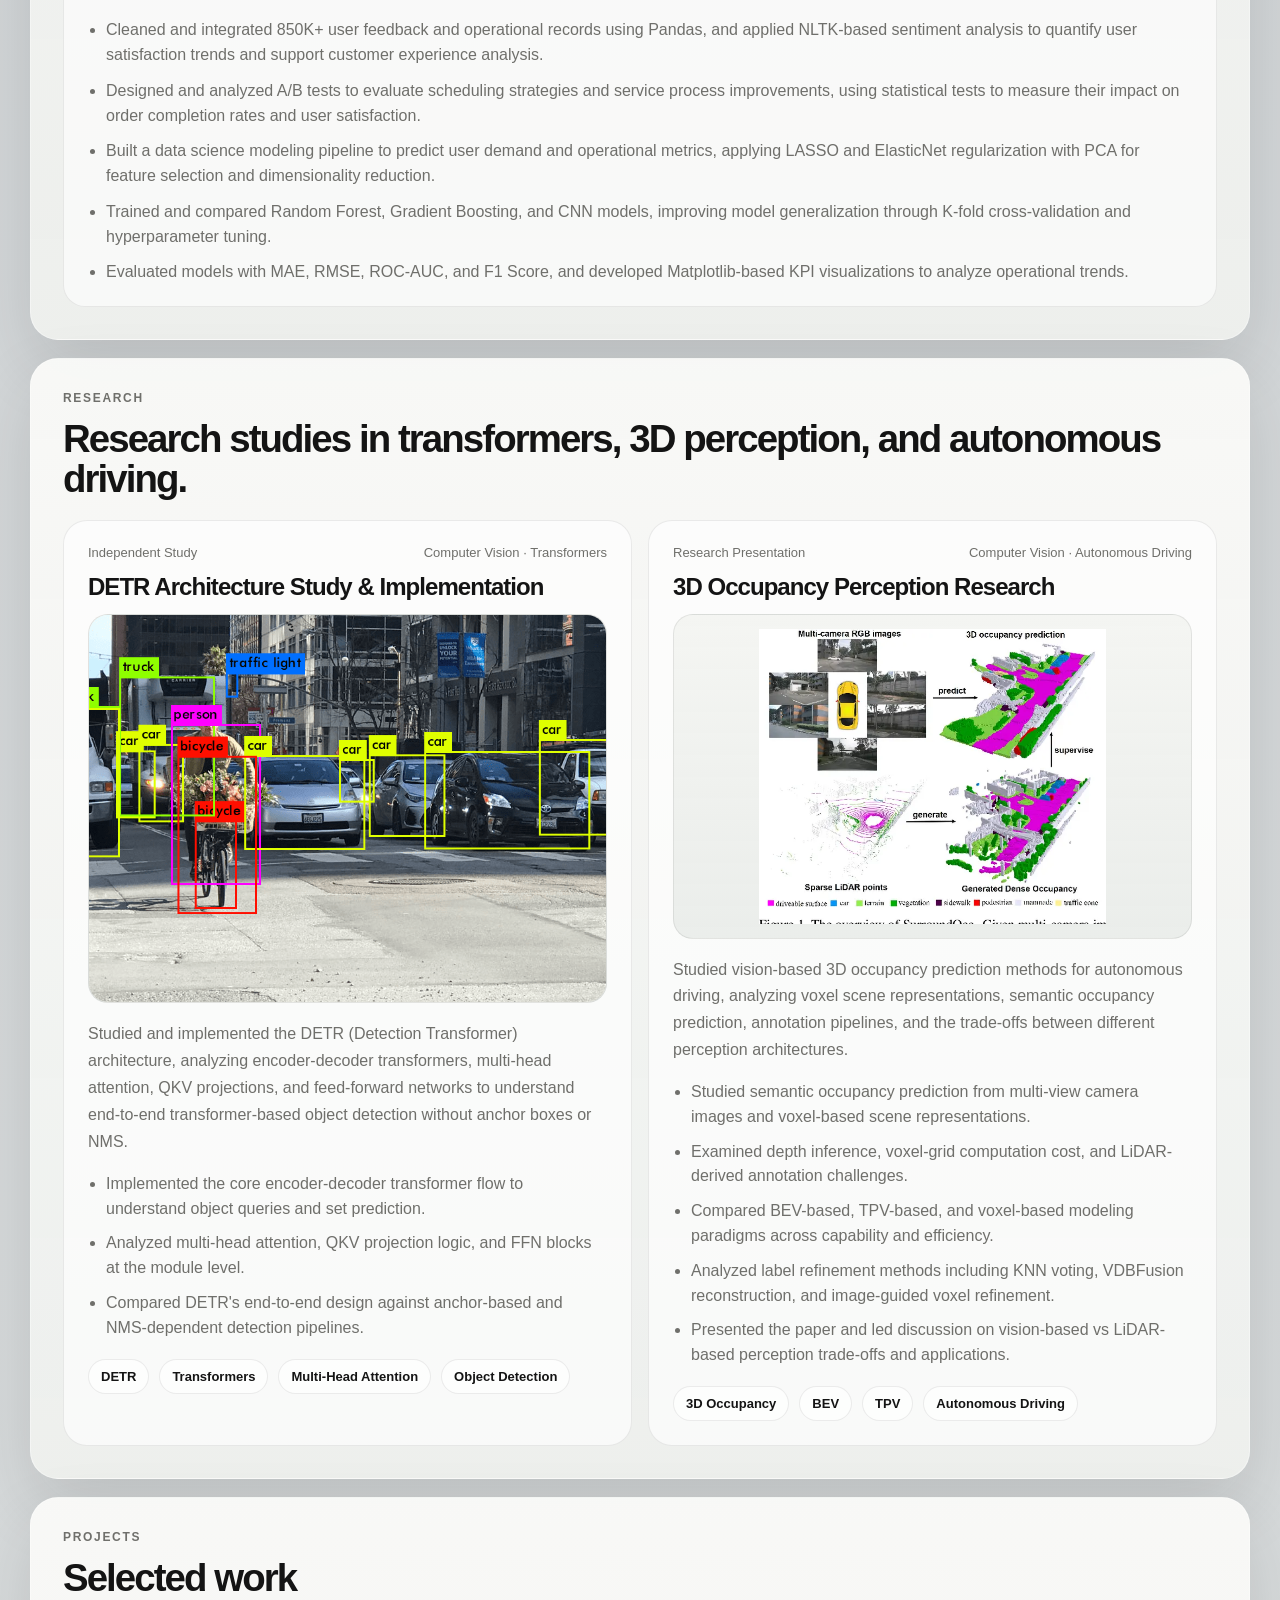
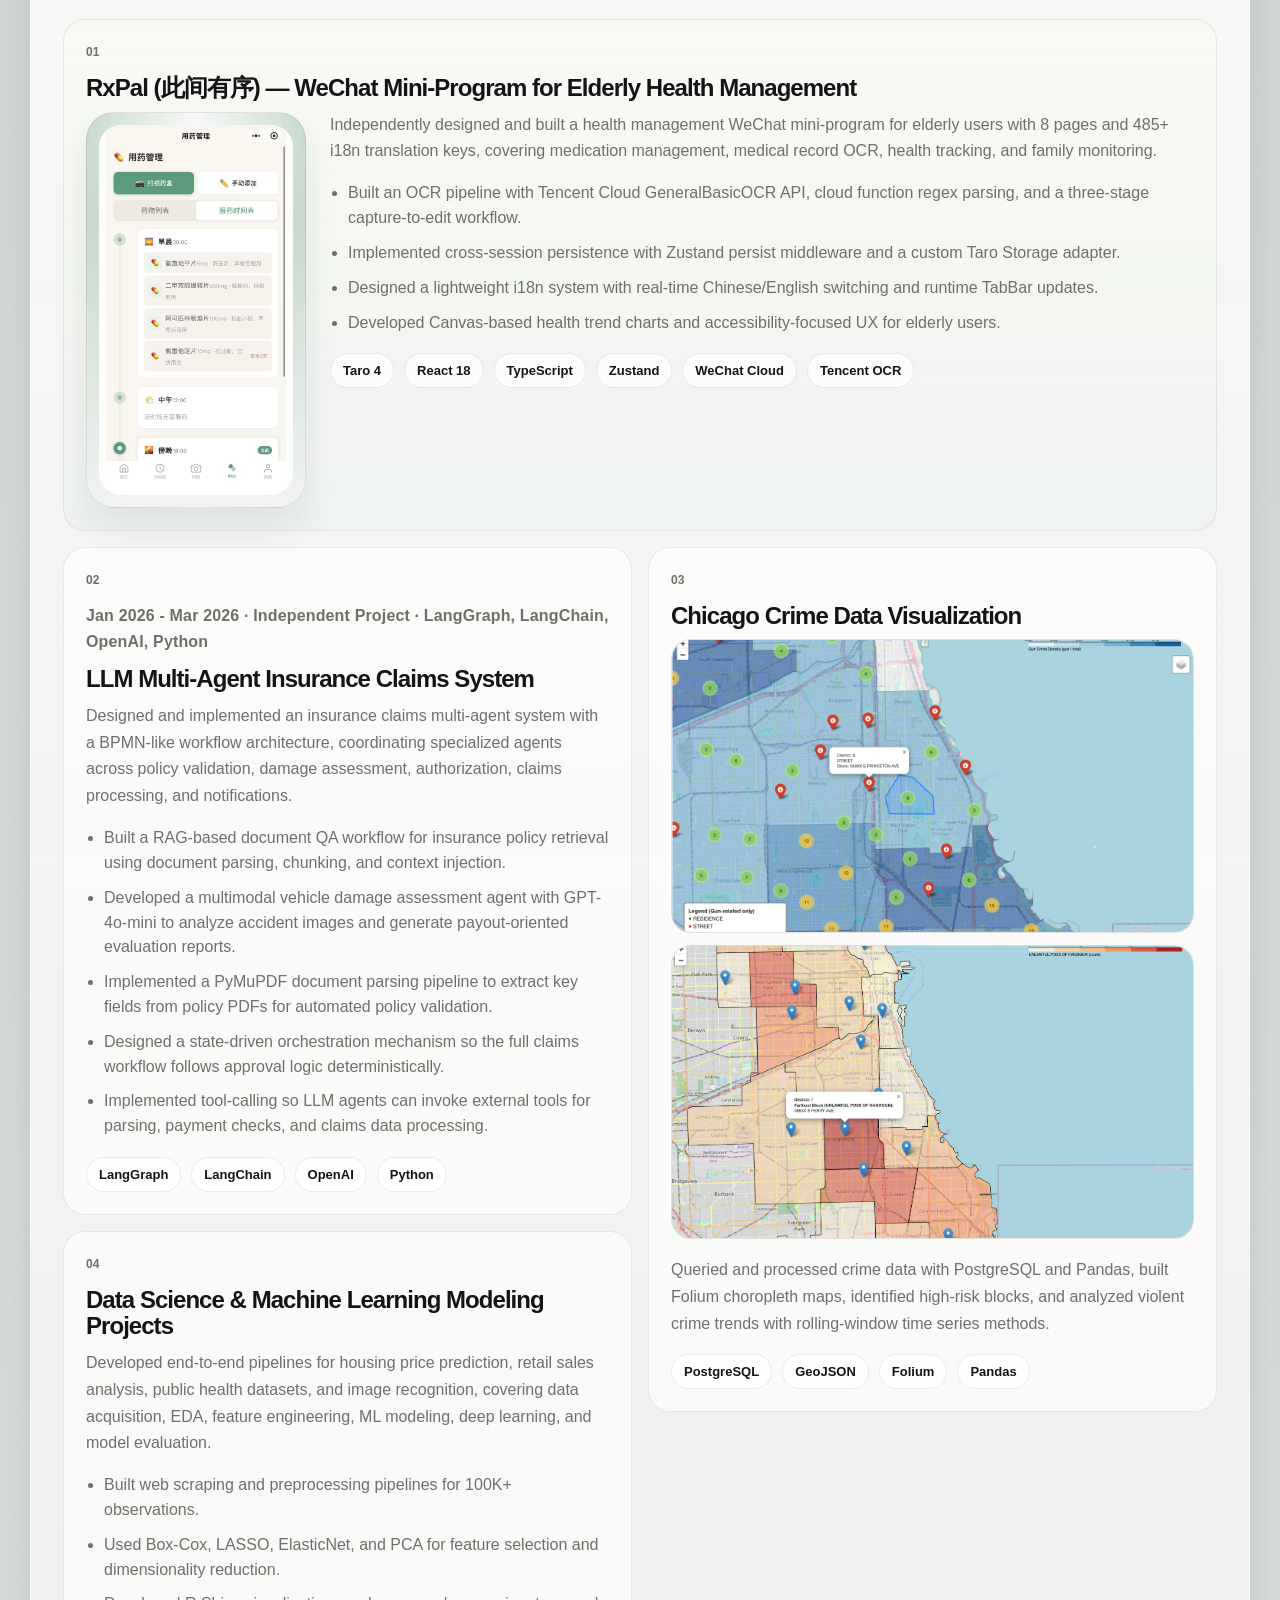
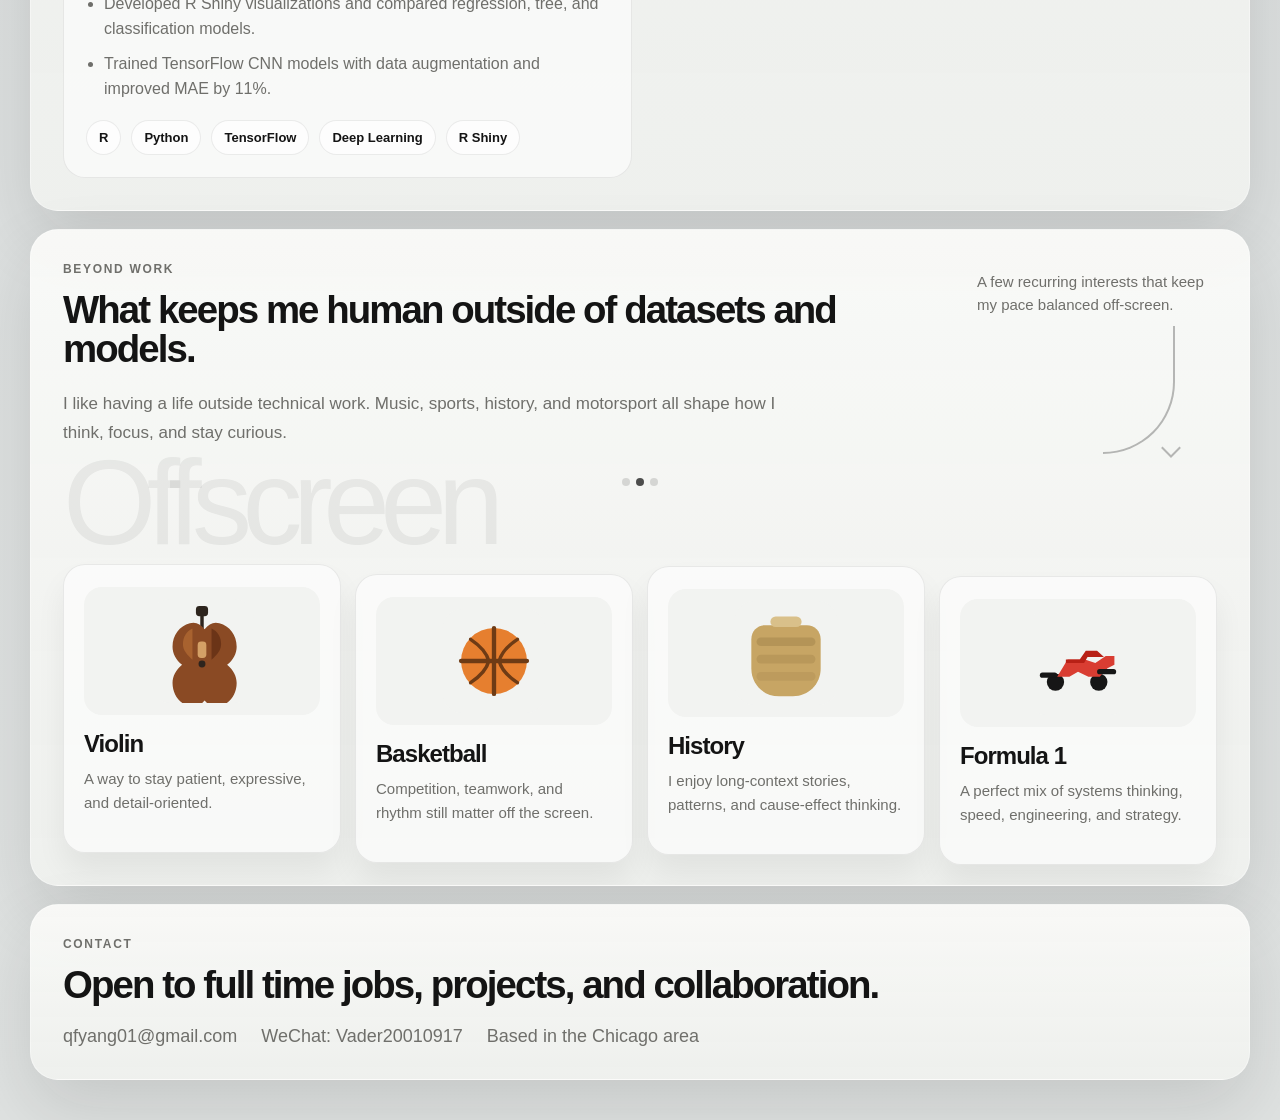
==== commit 8f0891d3: "design: add prominent GitHub link" ====
--- a/index.html
+++ b/index.html
@@ -8,8 +8,8 @@
       name="description"
       content="Personal website for Qifan Yang, focused on data science, AI agents, machine learning, and analytics."
     />
-    <link rel="icon" href="./assets/icons/favicon.svg?v=20260313" type="image/svg+xml" />
-    <link rel="stylesheet" href="./styles.css?v=20260313" />
+    <link rel="icon" href="./assets/icons/favicon.svg?v=ebf8687" type="image/svg+xml" />
+    <link rel="stylesheet" href="./styles.css?v=20260313-github" />
   </head>
   <body>
     <div class="page-shell">
@@ -17,7 +17,7 @@
         <a class="brand" href="#top">
           <img
             class="brand-avatar"
-            src="./assets/images/IMG_0901.jpg?v=20260313"
+            src="./assets/images/IMG_0901.jpg?v=ebf8687"
             alt="Portrait of Qifan Yang"
           />
           <span class="brand-mark"></span>
@@ -29,9 +29,20 @@
           <a href="#projects" data-i18n="navProjects">Projects</a>
           <a href="#contact" data-i18n="navContact">Contact</a>
         </nav>
-        <button class="lang-toggle" type="button" aria-label="Switch language">
-          中文
-        </button>
+        <div class="site-actions">
+          <a
+            class="github-link"
+            href="https://github.com/QifanYang17"
+            target="_blank"
+            rel="noreferrer"
+          >
+            <span class="github-link-label" data-i18n="githubLinkLabel">GitHub</span>
+            <span class="github-link-handle">QifanYang17</span>
+          </a>
+          <button class="lang-toggle" type="button" aria-label="Switch language">
+            中文
+          </button>
+        </div>
       </header>
 
       <main id="top">
@@ -132,72 +143,6 @@
           </article>
         </section>
 
-        <section class="panel timeline-panel" id="experience">
-          <div class="panel-head">
-            <p class="section-tag" data-i18n="experienceTag">Experience</p>
-            <h2 data-i18n="experienceTitle">Internships across data science, engineering, and analytics.</h2>
-          </div>
-          <div class="timeline">
-            <article class="timeline-item">
-              <div class="timeline-header">
-                <span class="timeline-logo-frame">
-                  <img class="timeline-logo" src="./assets/images/bosch_logo.jpg?v=20260313" alt="" />
-                </span>
-                <div class="timeline-header-copy">
-                  <div class="timeline-meta">
-                    <span data-i18n="exp1Company">Bosch China Innovation & Software Development Campus</span>
-                    <span data-i18n="exp1Date">Jul 2024 - Jul 2025</span>
-                  </div>
-                  <h3 data-i18n="exp1Title">ADAS Data Scientist Intern</h3>
-                </div>
-              </div>
-              <p data-i18n="exp1Body">
-                Built text-to-image retrieval and VLM automation workflows for over one million
-                perception images, automated evaluation and labeling QC, and developed reusable
-                scripts for JSON and sensor data processing.
-              </p>
-            </article>
-            <article class="timeline-item">
-              <div class="timeline-header">
-                <span class="timeline-logo-frame">
-                  <img class="timeline-logo" src="./assets/images/bosch_logo.jpg?v=20260313" alt="" />
-                </span>
-                <div class="timeline-header-copy">
-                  <div class="timeline-meta">
-                    <span data-i18n="exp2Company">Bosch Powertrain Systems Co., Ltd.</span>
-                    <span data-i18n="exp2Date">Jun 2023 - Sep 2023</span>
-                  </div>
-                  <h3 data-i18n="exp2Title">Vehicle Driving Data Analyst Intern</h3>
-                </div>
-              </div>
-              <p data-i18n="exp2Body">
-                Built engine pump performance prediction models with scikit-learn, used PCA and
-                feature analysis for variable selection, and designed a data cleaning pipeline
-                for real vehicle driving data.
-              </p>
-            </article>
-            <article class="timeline-item">
-              <div class="timeline-header">
-                <span class="timeline-logo-frame">
-                  <img class="timeline-logo" src="./assets/images/uber_logo.jpg?v=20260313" alt="" />
-                </span>
-                <div class="timeline-header-copy">
-                  <div class="timeline-meta">
-                    <span data-i18n="exp3Company">Uber Technologies, Inc.</span>
-                    <span data-i18n="exp3Date">Sep 2022 - Dec 2022</span>
-                  </div>
-                  <h3 data-i18n="exp3Title">Operations Data Analyst Intern</h3>
-                </div>
-              </div>
-              <p data-i18n="exp3Body">
-                Cleaned and analyzed 850K+ feedback and operational records, ran A/B testing,
-                built predictive modeling pipelines, and created KPI visualizations to support
-                service optimization.
-              </p>
-            </article>
-          </div>
-        </section>
-
         <section class="panel education-panel education-panel-wide">
           <div class="panel-head">
             <p class="section-tag" data-i18n="educationTag">Education</p>
@@ -207,7 +152,7 @@
             <article class="education-strip-card">
               <div class="education-card-head">
                 <span class="education-logo-frame">
-                  <img class="education-logo" src="./assets/images/northwestern_logo.png?v=20260313" alt="" />
+                  <img class="education-logo" src="./assets/images/northwestern_logo.png?v=ebf8687" alt="" />
                 </span>
                 <div>
                   <h3 data-i18n="edu1Title">Northwestern University</h3>
@@ -218,7 +163,7 @@
             <article class="education-strip-card">
               <div class="education-card-head">
                 <span class="education-logo-frame">
-                  <img class="education-logo" src="./assets/images/ucdavis_logo.png?v=20260313" alt="" />
+                  <img class="education-logo" src="./assets/images/ucdavis_logo.png?v=ebf8687" alt="" />
                 </span>
                 <div>
                   <h3 data-i18n="edu2Title">University of California, Davis</h3>
@@ -242,6 +187,162 @@
           </div>
         </section>
 
+        <section class="panel timeline-panel" id="experience">
+          <div class="panel-head">
+            <p class="section-tag" data-i18n="experienceTag">Experience</p>
+            <h2 data-i18n="experienceTitle">Internships across data science, engineering, and analytics.</h2>
+          </div>
+          <div class="timeline">
+            <article class="timeline-item">
+              <div class="timeline-header">
+                <span class="timeline-logo-frame">
+                  <img class="timeline-logo" src="./assets/images/bosch_logo.jpg?v=ebf8687" alt="" />
+                </span>
+                <div class="timeline-header-copy">
+                  <div class="timeline-meta">
+                    <span data-i18n="exp1Company">Bosch China Innovation & Software Development Campus</span>
+                    <span data-i18n="exp1Date">Jul 2024 - Jul 2025</span>
+                  </div>
+                  <h3 data-i18n="exp1Title">ADAS Data Scientist Intern</h3>
+                </div>
+              </div>
+              <p data-i18n="exp1Body">
+                Built text-to-image retrieval and VLM automation workflows for over one million
+                perception images, automated evaluation and labeling QC, and developed reusable
+                scripts for JSON and sensor data processing.
+              </p>
+              <ul class="timeline-detail-list">
+                <li data-i18n="exp1Detail1">Integrated requests, qcloud_cos, yaml, PIL, and Qwen2.5 into a text-to-image retrieval workflow for 1M+ perception images, complex traffic scene mining, and automated VLM inference.</li>
+                <li data-i18n="exp1Detail2">Automated model evaluation through temporal filtering, score thresholds, and COS-based image caching, and used FiftyOne for labeling QC to reduce manual review time by around 30%.</li>
+                <li data-i18n="exp1Detail3">Developed reusable Python scripts for multi-million JSON and sensor datasets, including parsing, timestamp alignment, rule-based validation, time-series filtering, and metadata extraction.</li>
+                <li data-i18n="exp1Detail4">Trained a YOLOv9 object detection model with OpenCV on million-scale autonomous driving image data, reaching 94% accuracy and 93% recall.</li>
+              </ul>
+            </article>
+            <article class="timeline-item">
+              <div class="timeline-header">
+                <span class="timeline-logo-frame">
+                  <img class="timeline-logo" src="./assets/images/bosch_logo.jpg?v=ebf8687" alt="" />
+                </span>
+                <div class="timeline-header-copy">
+                  <div class="timeline-meta">
+                    <span data-i18n="exp2Company">Bosch Powertrain Systems Co., Ltd.</span>
+                    <span data-i18n="exp2Date">Jun 2023 - Sep 2023</span>
+                  </div>
+                  <h3 data-i18n="exp2Title">Vehicle Driving Data Analyst Intern</h3>
+                </div>
+              </div>
+              <p data-i18n="exp2Body">
+                Built engine pump performance prediction models with scikit-learn, used PCA and
+                feature analysis for variable selection, and designed a data cleaning pipeline
+                for real vehicle driving data.
+              </p>
+              <ul class="timeline-detail-list">
+                <li data-i18n="exp2Detail1">Built an engine pump performance prediction workflow in Scikit-learn, comparing Linear Regression, LASSO, Ridge, ElasticNet, Random Forest, and Gradient Boosting models.</li>
+                <li data-i18n="exp2Detail2">Applied PCA and feature standardization to reduce multicollinearity, and used feature importance, explained variance, and correlation analysis to identify key sensor variables.</li>
+                <li data-i18n="exp2Detail3">Collected real driving-condition data with INCA and built a Pandas preprocessing pipeline covering missing values, outlier detection, and normalization.</li>
+              </ul>
+            </article>
+            <article class="timeline-item">
+              <div class="timeline-header">
+                <span class="timeline-logo-frame">
+                  <img class="timeline-logo" src="./assets/images/uber_logo.jpg?v=ebf8687" alt="" />
+                </span>
+                <div class="timeline-header-copy">
+                  <div class="timeline-meta">
+                    <span data-i18n="exp3Company">Uber Technologies, Inc.</span>
+                    <span data-i18n="exp3Date">Sep 2022 - Dec 2022</span>
+                  </div>
+                  <h3 data-i18n="exp3Title">Operations Data Analyst Intern</h3>
+                </div>
+              </div>
+              <p data-i18n="exp3Body">
+                Cleaned and analyzed 850K+ feedback and operational records, ran A/B testing,
+                built predictive modeling pipelines, and created KPI visualizations to support
+                service optimization.
+              </p>
+              <ul class="timeline-detail-list">
+                <li data-i18n="exp3Detail1">Cleaned and integrated 850K+ user feedback and operational records with Pandas, and applied NLTK-based sentiment analysis to quantify user satisfaction trends.</li>
+                <li data-i18n="exp3Detail2">Designed and analyzed A/B tests to evaluate scheduling strategies and service process improvements through statistical testing.</li>
+                <li data-i18n="exp3Detail3">Built predictive modeling workflows for user demand and operational metrics using LASSO, ElasticNet, and PCA for feature selection and dimensionality reduction.</li>
+                <li data-i18n="exp3Detail4">Trained and compared Random Forest, Gradient Boosting, and CNN models, improving generalization with K-fold cross-validation and hyperparameter tuning.</li>
+                <li data-i18n="exp3Detail5">Evaluated model performance with MAE, RMSE, ROC-AUC, and F1 Score, and created Matplotlib KPI visualizations for operational trend analysis.</li>
+              </ul>
+            </article>
+          </div>
+        </section>
+
+        <section class="panel research-panel">
+          <div class="panel-head">
+            <p class="section-tag" data-i18n="researchTag">Research</p>
+            <h2 data-i18n="researchTitle">Research studies in transformers, 3D perception, and autonomous driving.</h2>
+          </div>
+          <div class="research-grid">
+            <article class="research-card">
+              <div class="research-meta">
+                <span data-i18n="research1Kicker">Independent Study</span>
+                <span data-i18n="research1Meta">Computer Vision · Transformers</span>
+              </div>
+              <h3 data-i18n="research1Title">DETR Architecture Study & Implementation</h3>
+              <div class="card-media card-media-research">
+                <img
+                  src="./assets/images/object_detection.png?v=ebf8687"
+                  data-i18n-alt="research1Alt"
+                  alt="Object detection example with labeled cars, person, bicycle, and traffic light"
+                />
+              </div>
+              <p data-i18n="research1Body">
+                Studied and implemented the DETR (Detection Transformer) architecture, analyzing
+                encoder-decoder transformers, multi-head attention, QKV projections, and
+                feed-forward networks to understand end-to-end transformer-based object detection
+                without anchor boxes or NMS.
+              </p>
+              <ul class="project-detail-list">
+                <li data-i18n="research1Detail1">Implemented the core encoder-decoder transformer flow to understand object queries and set prediction.</li>
+                <li data-i18n="research1Detail2">Analyzed multi-head attention, QKV projection logic, and FFN blocks at the module level.</li>
+                <li data-i18n="research1Detail3">Compared DETR's end-to-end design against anchor-based and NMS-dependent detection pipelines.</li>
+              </ul>
+              <div class="chip-row">
+                <span>DETR</span>
+                <span data-i18n="research1Chip2">Transformers</span>
+                <span data-i18n="research1Chip3">Multi-Head Attention</span>
+                <span data-i18n="research1Chip4">Object Detection</span>
+              </div>
+            </article>
+            <article class="research-card">
+              <div class="research-meta">
+                <span data-i18n="research2Kicker">Research Presentation</span>
+                <span data-i18n="research2Meta">Computer Vision · Autonomous Driving</span>
+              </div>
+              <h3 data-i18n="research2Title">3D Occupancy Perception Research</h3>
+              <div class="card-media card-media-diagram">
+                <img
+                  src="./assets/images/occupancy.png?v=ebf8687"
+                  data-i18n-alt="research2Alt"
+                  alt="3D occupancy perception diagram from multi-camera images and LiDAR points"
+                />
+              </div>
+              <p data-i18n="research2Body">
+                Studied vision-based 3D occupancy prediction methods for autonomous driving,
+                analyzing voxel scene representations, semantic occupancy prediction, annotation
+                pipelines, and the trade-offs between different perception architectures.
+              </p>
+              <ul class="project-detail-list">
+                <li data-i18n="research2Detail1">Studied semantic occupancy prediction from multi-view camera images and voxel-based scene representations.</li>
+                <li data-i18n="research2Detail2">Examined depth inference, voxel-grid computation cost, and LiDAR-derived annotation challenges.</li>
+                <li data-i18n="research2Detail3">Compared BEV-based, TPV-based, and voxel-based modeling paradigms across capability and efficiency.</li>
+                <li data-i18n="research2Detail4">Analyzed label refinement methods including KNN voting, VDBFusion reconstruction, and image-guided voxel refinement.</li>
+                <li data-i18n="research2Detail5">Presented the paper and led discussion on vision-based vs LiDAR-based perception trade-offs and applications.</li>
+              </ul>
+              <div class="chip-row">
+                <span data-i18n="research2Chip1">3D Occupancy</span>
+                <span>BEV</span>
+                <span>TPV</span>
+                <span data-i18n="research2Chip4">Autonomous Driving</span>
+              </div>
+            </article>
+          </div>
+        </section>
+
         <section class="panel project-panel" id="projects">
           <div class="panel-head">
             <p class="section-tag" data-i18n="projectsTag">Projects</p>
@@ -254,7 +355,7 @@
               <div class="project-card-showcase-grid">
                 <div class="card-media card-media-phone">
                   <img
-                    src="./assets/images/rxpal.jpg?v=20260313"
+                    src="./assets/images/rxpal.jpg?v=ebf8687"
                     data-i18n-alt="project4Alt"
                     alt="RxPal medication management mobile interface"
                   />
@@ -313,14 +414,14 @@
               <div class="project-media-stack">
                 <div class="card-media card-media-landscape">
                   <img
-                    src="./assets/images/chicago_crime.png?v=20260313"
+                    src="./assets/images/chicago_crime.png?v=ebf8687"
                     data-i18n-alt="project2Alt"
                     alt="Chicago crime map visualization with choropleth and highlighted locations"
                   />
                 </div>
                 <div class="card-media card-media-landscape">
                   <img
-                    src="./assets/images/chicago_crime_2.png?v=20260313"
+                    src="./assets/images/chicago_crime_2.png?v=ebf8687"
                     data-i18n-alt="project2Alt2"
                     alt="Chicago crime analysis map with district-level overlays and highlighted points"
                   />
@@ -366,78 +467,6 @@
           </div>
         </section>
 
-        <section class="panel research-panel">
-          <div class="panel-head">
-            <p class="section-tag" data-i18n="researchTag">Research</p>
-            <h2 data-i18n="researchTitle">Research studies in transformers, 3D perception, and autonomous driving.</h2>
-          </div>
-          <div class="research-grid">
-            <article class="research-card">
-              <div class="research-meta">
-                <span data-i18n="research1Kicker">Independent Study</span>
-                <span data-i18n="research1Meta">Computer Vision · Transformers</span>
-              </div>
-              <h3 data-i18n="research1Title">DETR Architecture Study & Implementation</h3>
-              <div class="card-media card-media-research">
-                <img
-                  src="./assets/images/object_detection.png?v=20260313"
-                  data-i18n-alt="research1Alt"
-                  alt="Object detection example with labeled cars, person, bicycle, and traffic light"
-                />
-              </div>
-              <p data-i18n="research1Body">
-                Studied and implemented the DETR (Detection Transformer) architecture, analyzing
-                encoder-decoder transformers, multi-head attention, QKV projections, and
-                feed-forward networks to understand end-to-end transformer-based object detection
-                without anchor boxes or NMS.
-              </p>
-              <ul class="project-detail-list">
-                <li data-i18n="research1Detail1">Implemented the core encoder-decoder transformer flow to understand object queries and set prediction.</li>
-                <li data-i18n="research1Detail2">Analyzed multi-head attention, QKV projection logic, and FFN blocks at the module level.</li>
-                <li data-i18n="research1Detail3">Compared DETR's end-to-end design against anchor-based and NMS-dependent detection pipelines.</li>
-              </ul>
-              <div class="chip-row">
-                <span>DETR</span>
-                <span data-i18n="research1Chip2">Transformers</span>
-                <span data-i18n="research1Chip3">Multi-Head Attention</span>
-                <span data-i18n="research1Chip4">Object Detection</span>
-              </div>
-            </article>
-            <article class="research-card">
-              <div class="research-meta">
-                <span data-i18n="research2Kicker">Research Presentation</span>
-                <span data-i18n="research2Meta">Computer Vision · Autonomous Driving</span>
-              </div>
-              <h3 data-i18n="research2Title">3D Occupancy Perception Research</h3>
-              <div class="card-media card-media-diagram">
-                <img
-                  src="./assets/images/occupancy.png?v=20260313"
-                  data-i18n-alt="research2Alt"
-                  alt="3D occupancy perception diagram from multi-camera images and LiDAR points"
-                />
-              </div>
-              <p data-i18n="research2Body">
-                Studied vision-based 3D occupancy prediction methods for autonomous driving,
-                analyzing voxel scene representations, semantic occupancy prediction, annotation
-                pipelines, and the trade-offs between different perception architectures.
-              </p>
-              <ul class="project-detail-list">
-                <li data-i18n="research2Detail1">Studied semantic occupancy prediction from multi-view camera images and voxel-based scene representations.</li>
-                <li data-i18n="research2Detail2">Examined depth inference, voxel-grid computation cost, and LiDAR-derived annotation challenges.</li>
-                <li data-i18n="research2Detail3">Compared BEV-based, TPV-based, and voxel-based modeling paradigms across capability and efficiency.</li>
-                <li data-i18n="research2Detail4">Analyzed label refinement methods including KNN voting, VDBFusion reconstruction, and image-guided voxel refinement.</li>
-                <li data-i18n="research2Detail5">Presented the paper and led discussion on vision-based vs LiDAR-based perception trade-offs and applications.</li>
-              </ul>
-              <div class="chip-row">
-                <span data-i18n="research2Chip1">3D Occupancy</span>
-                <span>BEV</span>
-                <span>TPV</span>
-                <span data-i18n="research2Chip4">Autonomous Driving</span>
-              </div>
-            </article>
-          </div>
-        </section>
-
         <section class="panel interests-panel">
           <div class="interests-head">
             <div class="panel-head">
@@ -464,28 +493,28 @@
           <div class="interest-grid">
             <article class="interest-card">
               <div class="interest-visual violin-visual">
-                <img class="interest-illustration" src="./assets/icons/icon-violin.svg?v=20260313" alt="" />
+                <img class="interest-illustration" src="./assets/icons/icon-violin.svg?v=ebf8687" alt="" />
               </div>
               <h3 data-i18n="interest1Title">Violin</h3>
               <p data-i18n="interest1Body">A way to stay patient, expressive, and detail-oriented.</p>
             </article>
             <article class="interest-card">
               <div class="interest-visual basketball-visual">
-                <img class="interest-illustration" src="./assets/icons/icon-basketball.svg?v=20260313" alt="" />
+                <img class="interest-illustration" src="./assets/icons/icon-basketball.svg?v=ebf8687" alt="" />
               </div>
               <h3 data-i18n="interest2Title">Basketball</h3>
               <p data-i18n="interest2Body">Competition, teamwork, and rhythm still matter off the screen.</p>
             </article>
             <article class="interest-card">
               <div class="interest-visual history-visual">
-                <img class="interest-illustration" src="./assets/icons/icon-history.svg?v=20260313" alt="" />
+                <img class="interest-illustration" src="./assets/icons/icon-history.svg?v=ebf8687" alt="" />
               </div>
               <h3 data-i18n="interest3Title">History</h3>
               <p data-i18n="interest3Body">I enjoy long-context stories, patterns, and cause-effect thinking.</p>
             </article>
             <article class="interest-card">
               <div class="interest-visual f1-visual">
-                <img class="interest-illustration" src="./assets/icons/icon-f1.svg?v=20260313" alt="" />
+                <img class="interest-illustration" src="./assets/icons/icon-f1.svg?v=ebf8687" alt="" />
               </div>
               <h3 data-i18n="interest4Title">Formula 1</h3>
               <p data-i18n="interest4Body">A perfect mix of systems thinking, speed, engineering, and strategy.</p>
@@ -507,6 +536,6 @@
       </main>
     </div>
 
-    <script src="./script.js?v=20260313"></script>
+    <script src="./script.js?v=20260313-github"></script>
   </body>
 </html>
--- a/styles.css
+++ b/styles.css
@@ -97,6 +97,49 @@
   color: var(--muted);
 }
 
+.site-actions {
+  display: inline-flex;
+  align-items: center;
+  gap: 10px;
+  flex: 0 0 auto;
+}
+
+.github-link {
+  display: inline-flex;
+  align-items: center;
+  gap: 10px;
+  padding: 10px 14px;
+  border: 1px solid var(--line);
+  border-radius: 999px;
+  background: rgba(255, 255, 255, 0.78);
+  color: var(--text);
+  font-size: 13px;
+  font-weight: 700;
+  letter-spacing: -0.01em;
+  white-space: nowrap;
+}
+
+.github-link-label {
+  color: var(--muted);
+}
+
+.github-link-handle {
+  position: relative;
+  padding-left: 12px;
+}
+
+.github-link-handle::before {
+  content: "";
+  position: absolute;
+  left: 0;
+  top: 50%;
+  width: 5px;
+  height: 5px;
+  border-radius: 999px;
+  background: var(--text);
+  transform: translateY(-50%);
+}
+
 .lang-toggle {
   border: 0;
   border-radius: 999px;
@@ -436,6 +479,10 @@
   background: rgba(255, 255, 255, 0.6);
 }
 
+.timeline-item > p {
+  margin-bottom: 14px;
+}
+
 .timeline-header {
   display: flex;
   gap: 14px;
@@ -591,6 +638,17 @@
   line-height: 1.55;
 }
 
+.timeline-detail-list {
+  margin: 0;
+  padding-left: 18px;
+  color: var(--muted);
+  line-height: 1.58;
+}
+
+.timeline-detail-list li + li {
+  margin-top: 10px;
+}
+
 .project-detail-list li + li {
   margin-top: 10px;
 }
@@ -944,9 +1002,20 @@
     flex-wrap: wrap;
   }
 
+  .site-actions {
+    order: 2;
+    width: 100%;
+    justify-content: center;
+    flex-wrap: wrap;
+  }
+
   .brand-avatar {
     width: 34px;
     height: 34px;
+  }
+
+  .github-link {
+    min-width: 0;
   }
 
   h1 {
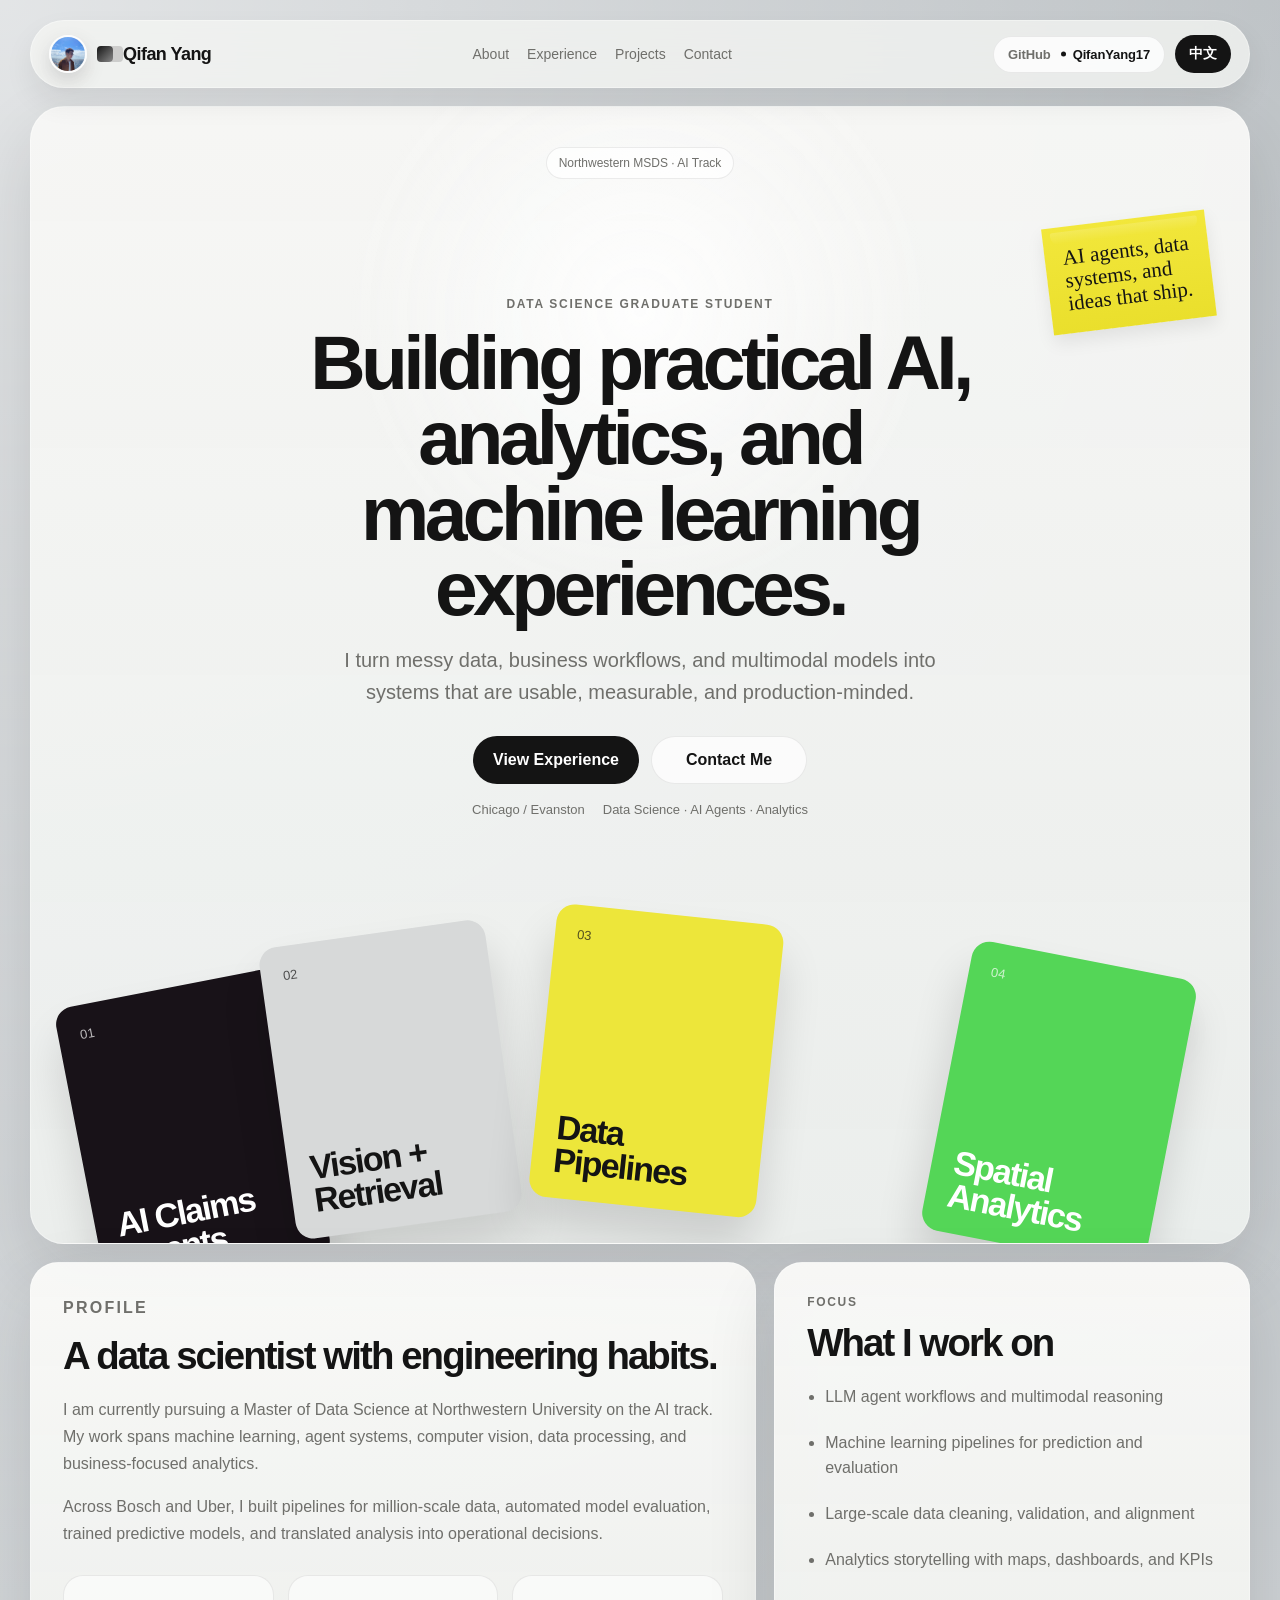
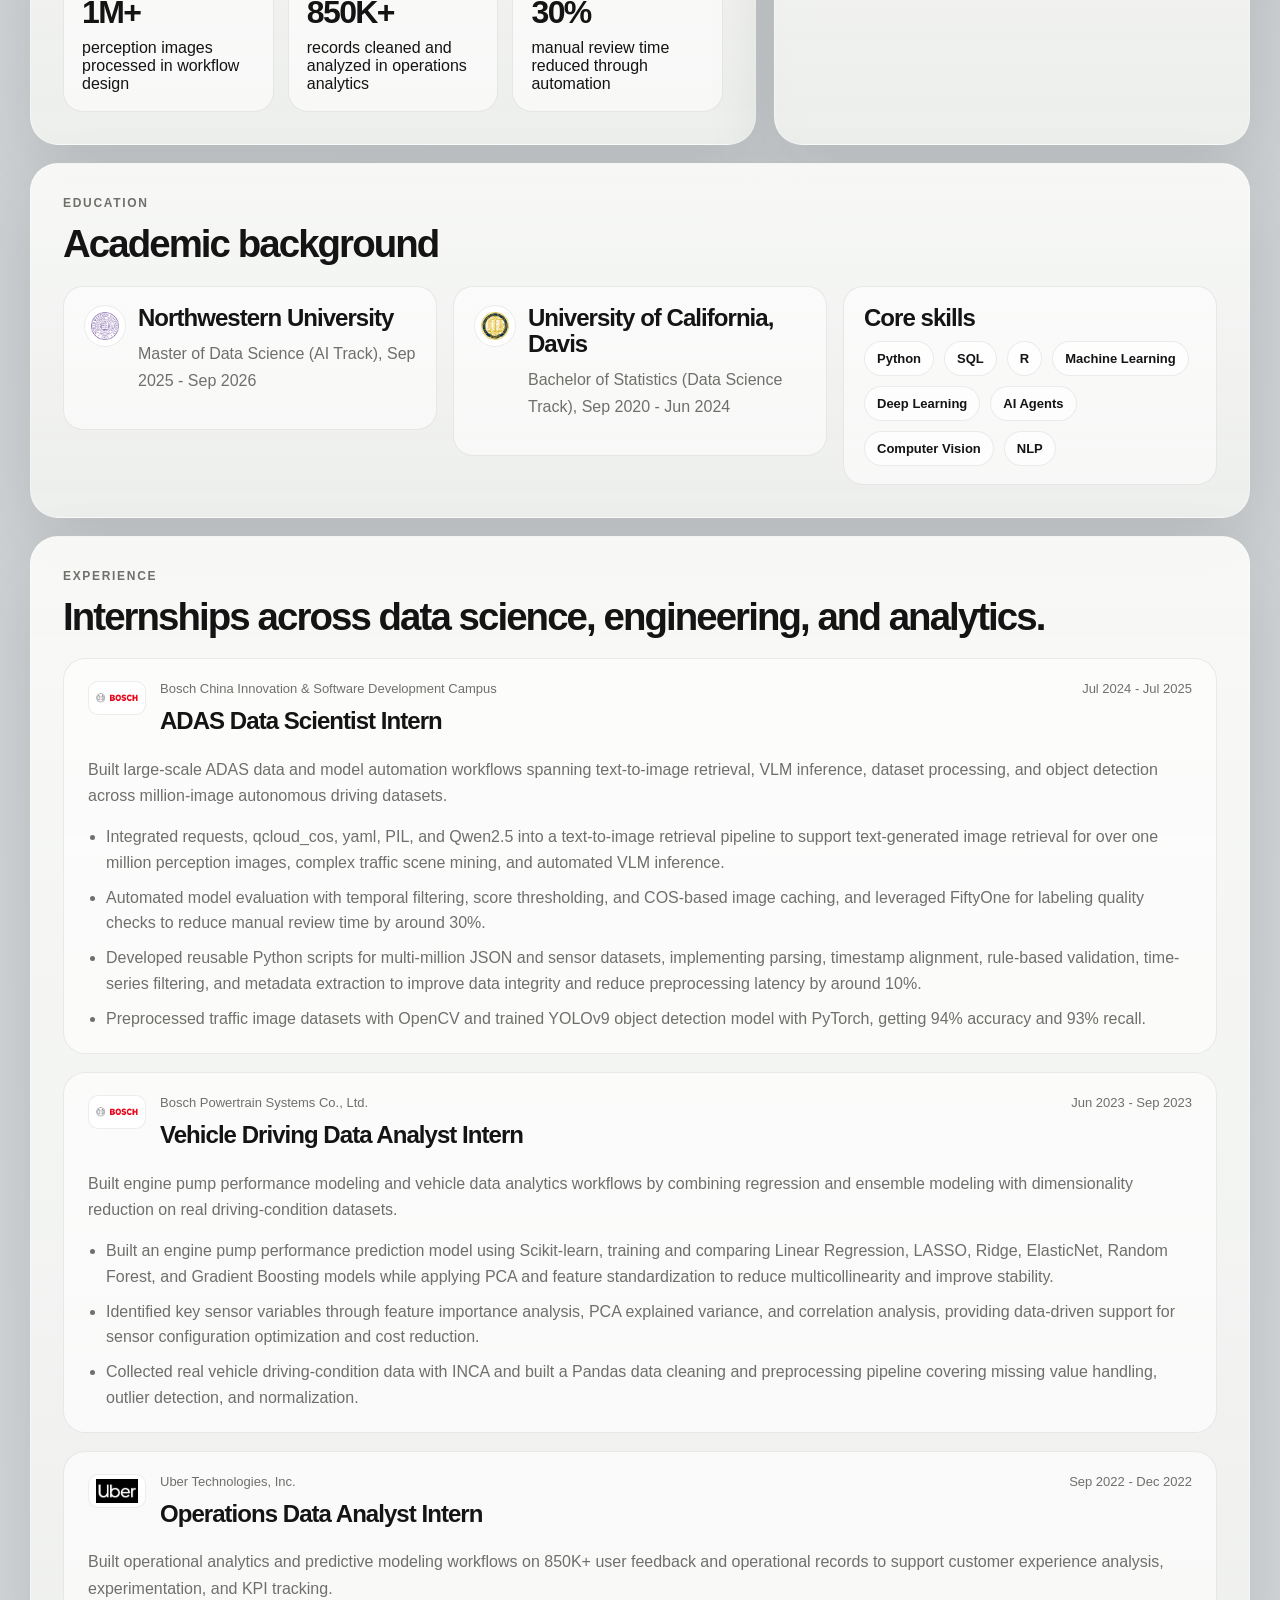
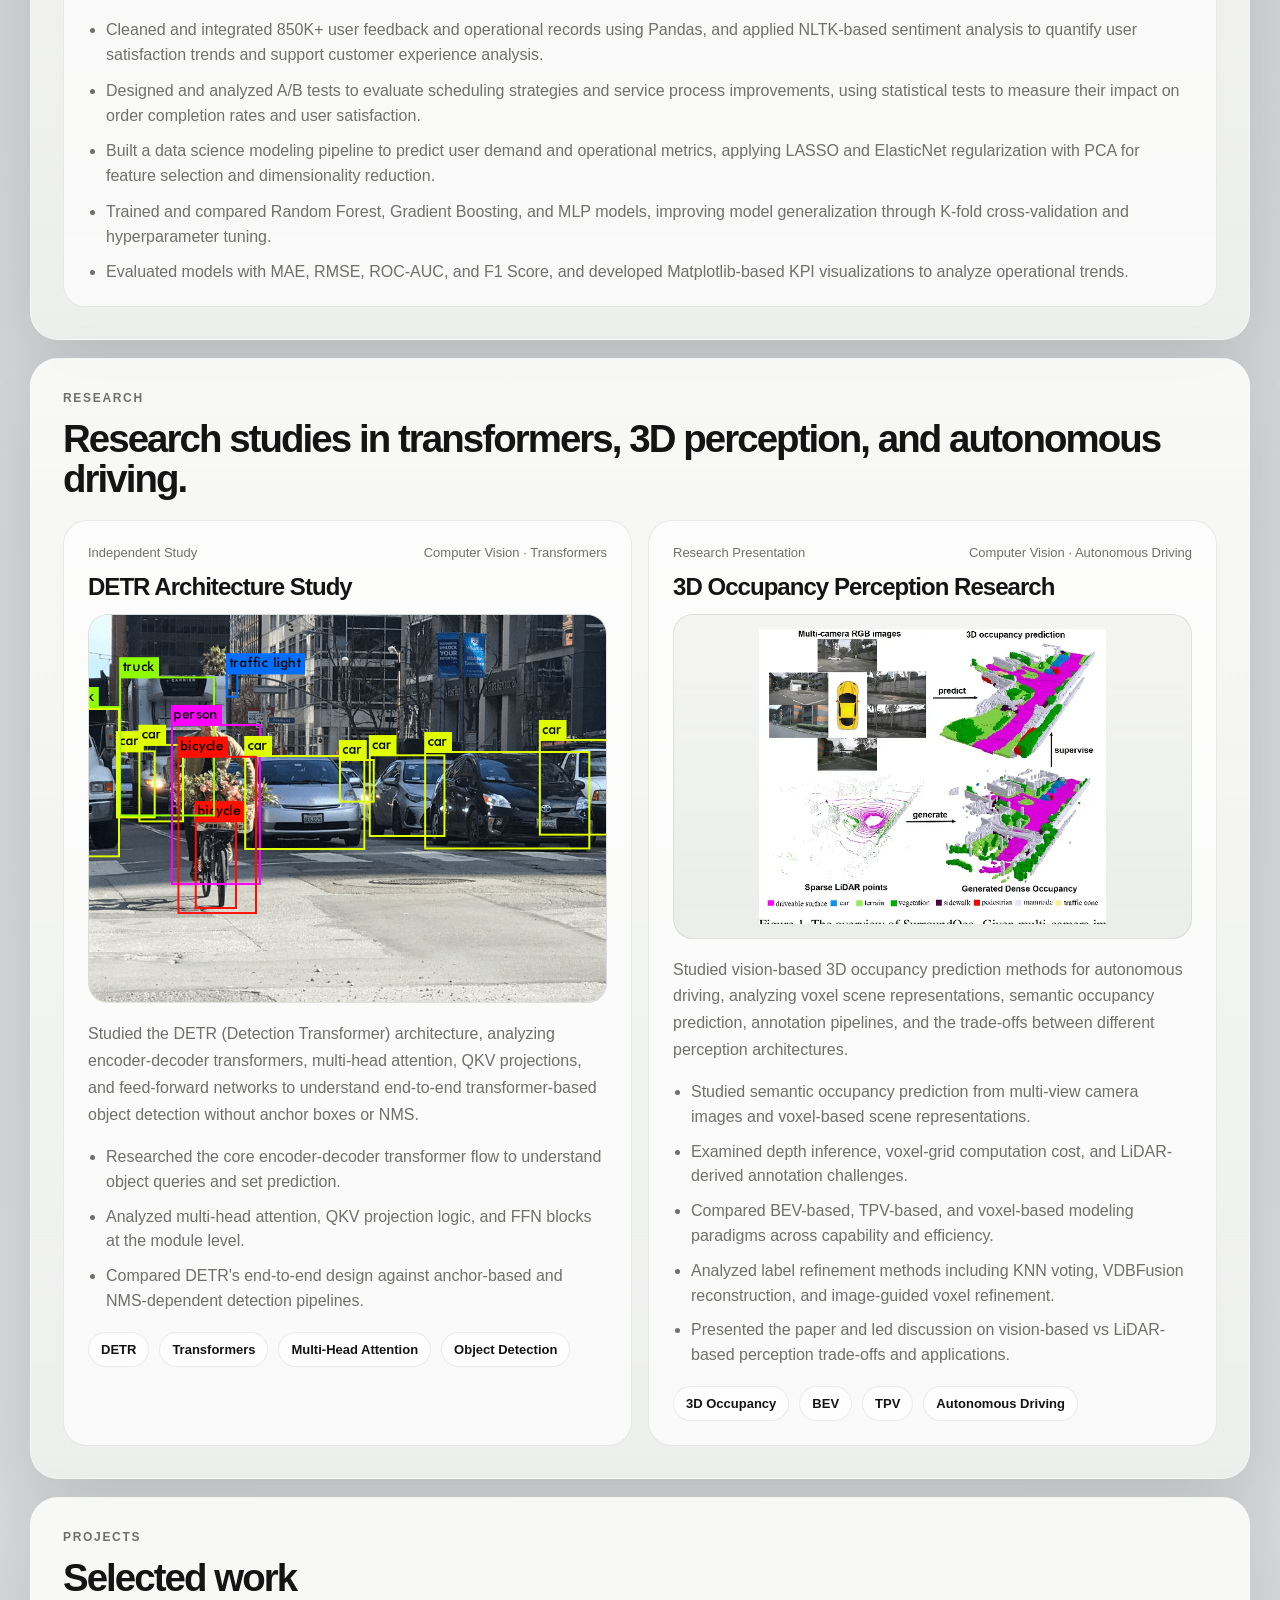
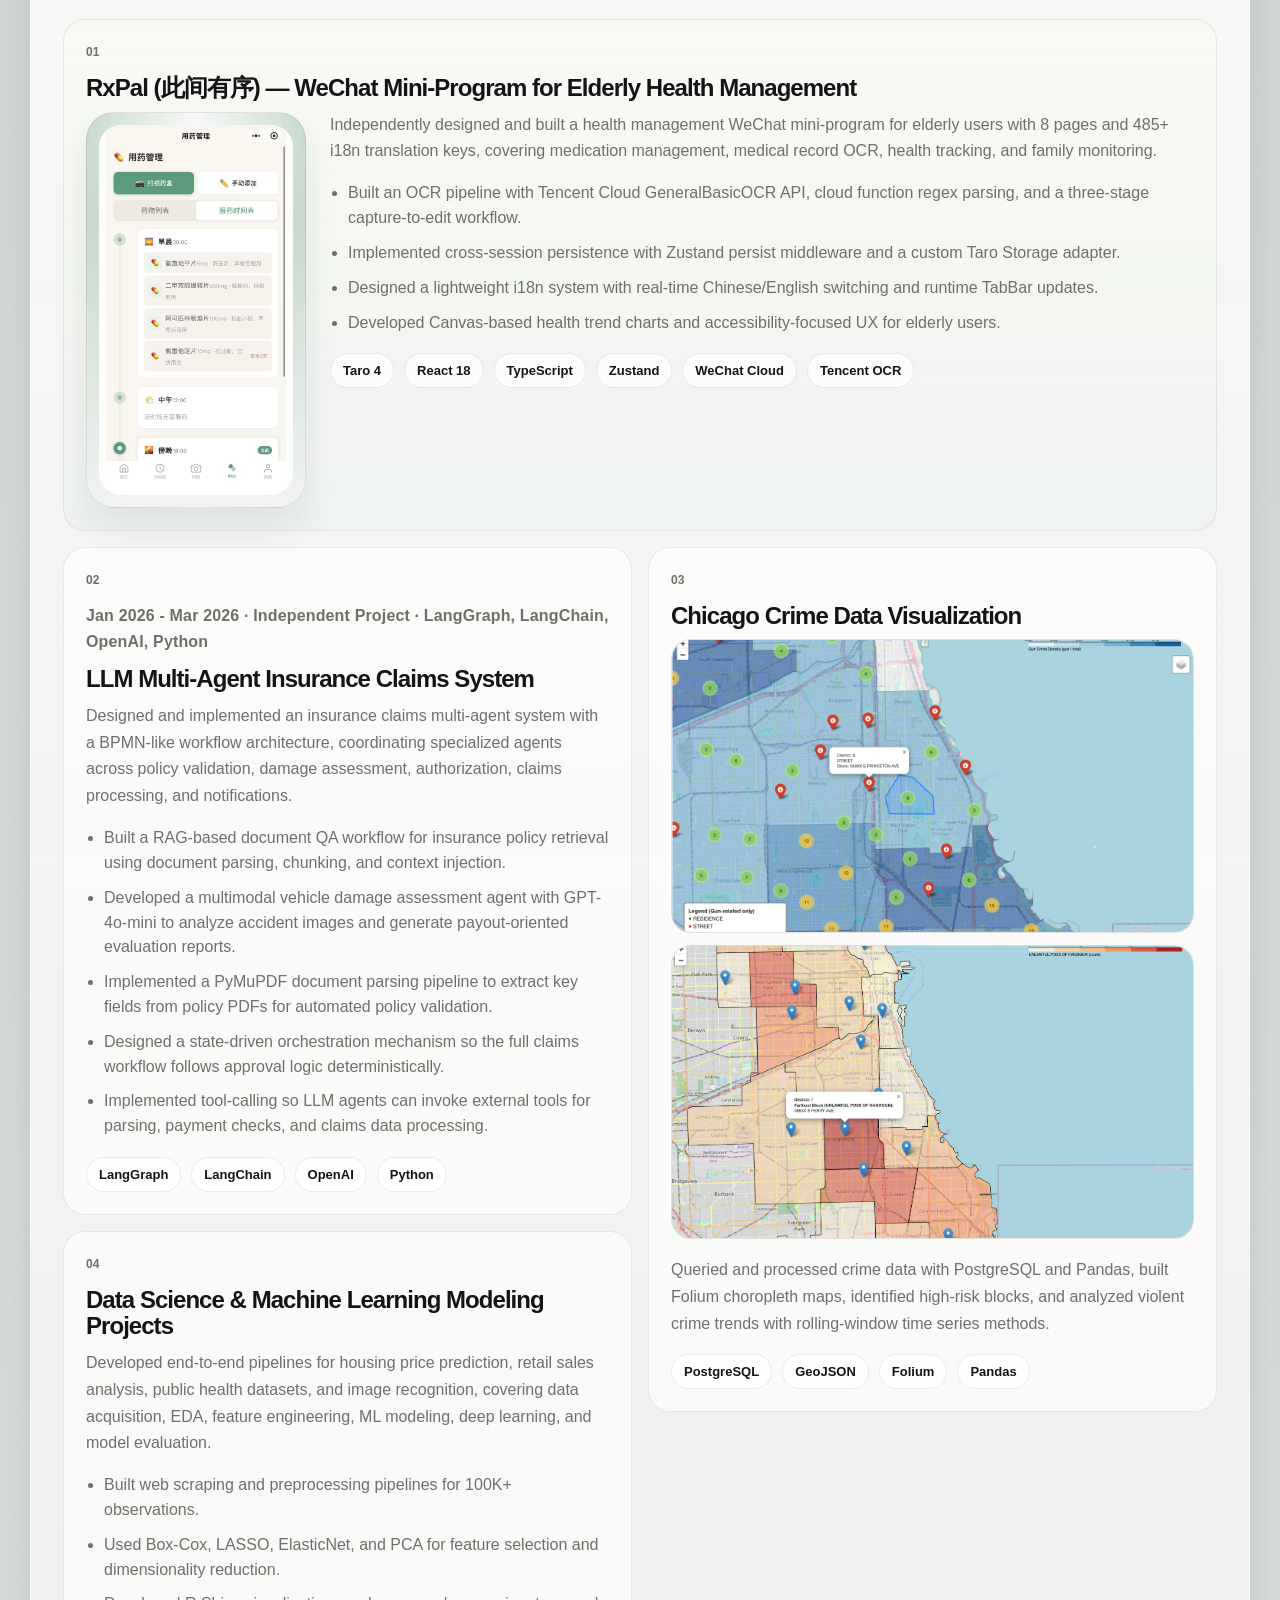
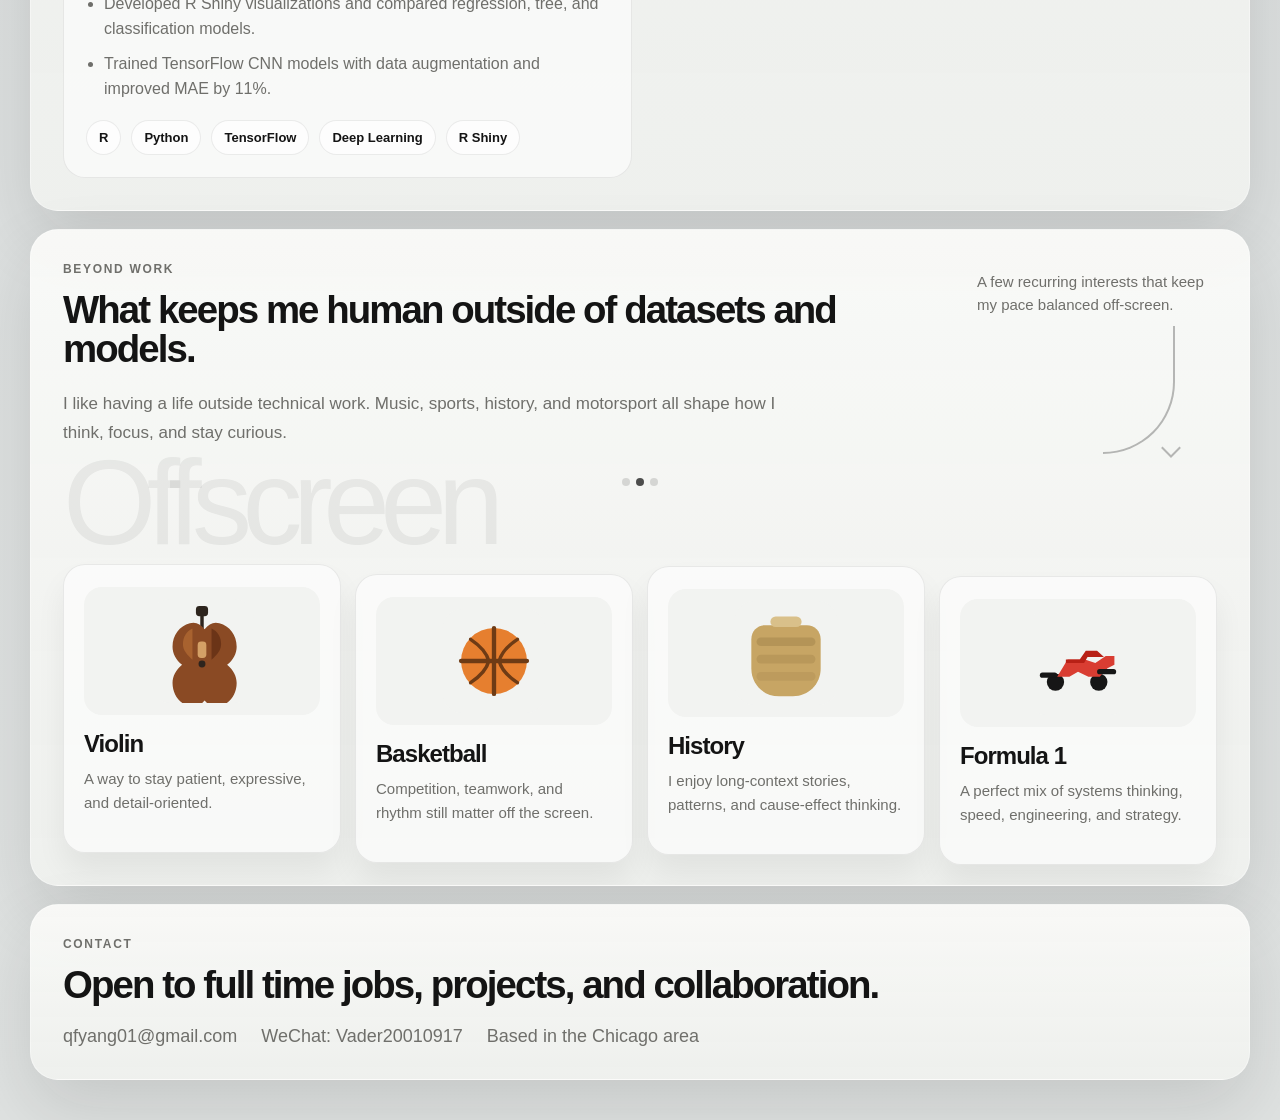
==== commit fbf57bbb: "updated resume" ====
--- a/index.html
+++ b/index.html
@@ -215,7 +215,7 @@
                 <li data-i18n="exp1Detail1">Integrated requests, qcloud_cos, yaml, PIL, and Qwen2.5 into a text-to-image retrieval workflow for 1M+ perception images, complex traffic scene mining, and automated VLM inference.</li>
                 <li data-i18n="exp1Detail2">Automated model evaluation through temporal filtering, score thresholds, and COS-based image caching, and used FiftyOne for labeling QC to reduce manual review time by around 30%.</li>
                 <li data-i18n="exp1Detail3">Developed reusable Python scripts for multi-million JSON and sensor datasets, including parsing, timestamp alignment, rule-based validation, time-series filtering, and metadata extraction.</li>
-                <li data-i18n="exp1Detail4">Trained a YOLOv9 object detection model with OpenCV on million-scale autonomous driving image data, reaching 94% accuracy and 93% recall.</li>
+                <li data-i18n="exp1Detail4">Preprocessed traffic image datasets with OpenCV and trained YOLOv9 object detection model with PyTorch, getting 94% accuracy and 93% recall.</li>
               </ul>
             </article>
             <article class="timeline-item">
@@ -264,7 +264,7 @@
                 <li data-i18n="exp3Detail1">Cleaned and integrated 850K+ user feedback and operational records with Pandas, and applied NLTK-based sentiment analysis to quantify user satisfaction trends.</li>
                 <li data-i18n="exp3Detail2">Designed and analyzed A/B tests to evaluate scheduling strategies and service process improvements through statistical testing.</li>
                 <li data-i18n="exp3Detail3">Built predictive modeling workflows for user demand and operational metrics using LASSO, ElasticNet, and PCA for feature selection and dimensionality reduction.</li>
-                <li data-i18n="exp3Detail4">Trained and compared Random Forest, Gradient Boosting, and CNN models, improving generalization with K-fold cross-validation and hyperparameter tuning.</li>
+                <li data-i18n="exp3Detail4">Trained and compared Random Forest, Gradient Boosting, and MLP models, improving generalization with K-fold cross-validation and hyperparameter tuning.</li>
                 <li data-i18n="exp3Detail5">Evaluated model performance with MAE, RMSE, ROC-AUC, and F1 Score, and created Matplotlib KPI visualizations for operational trend analysis.</li>
               </ul>
             </article>
@@ -282,7 +282,7 @@
                 <span data-i18n="research1Kicker">Independent Study</span>
                 <span data-i18n="research1Meta">Computer Vision · Transformers</span>
               </div>
-              <h3 data-i18n="research1Title">DETR Architecture Study & Implementation</h3>
+              <h3 data-i18n="research1Title">DETR Architecture Study</h3>
               <div class="card-media card-media-research">
                 <img
                   src="./assets/images/object_detection.png?v=ebf8687"
